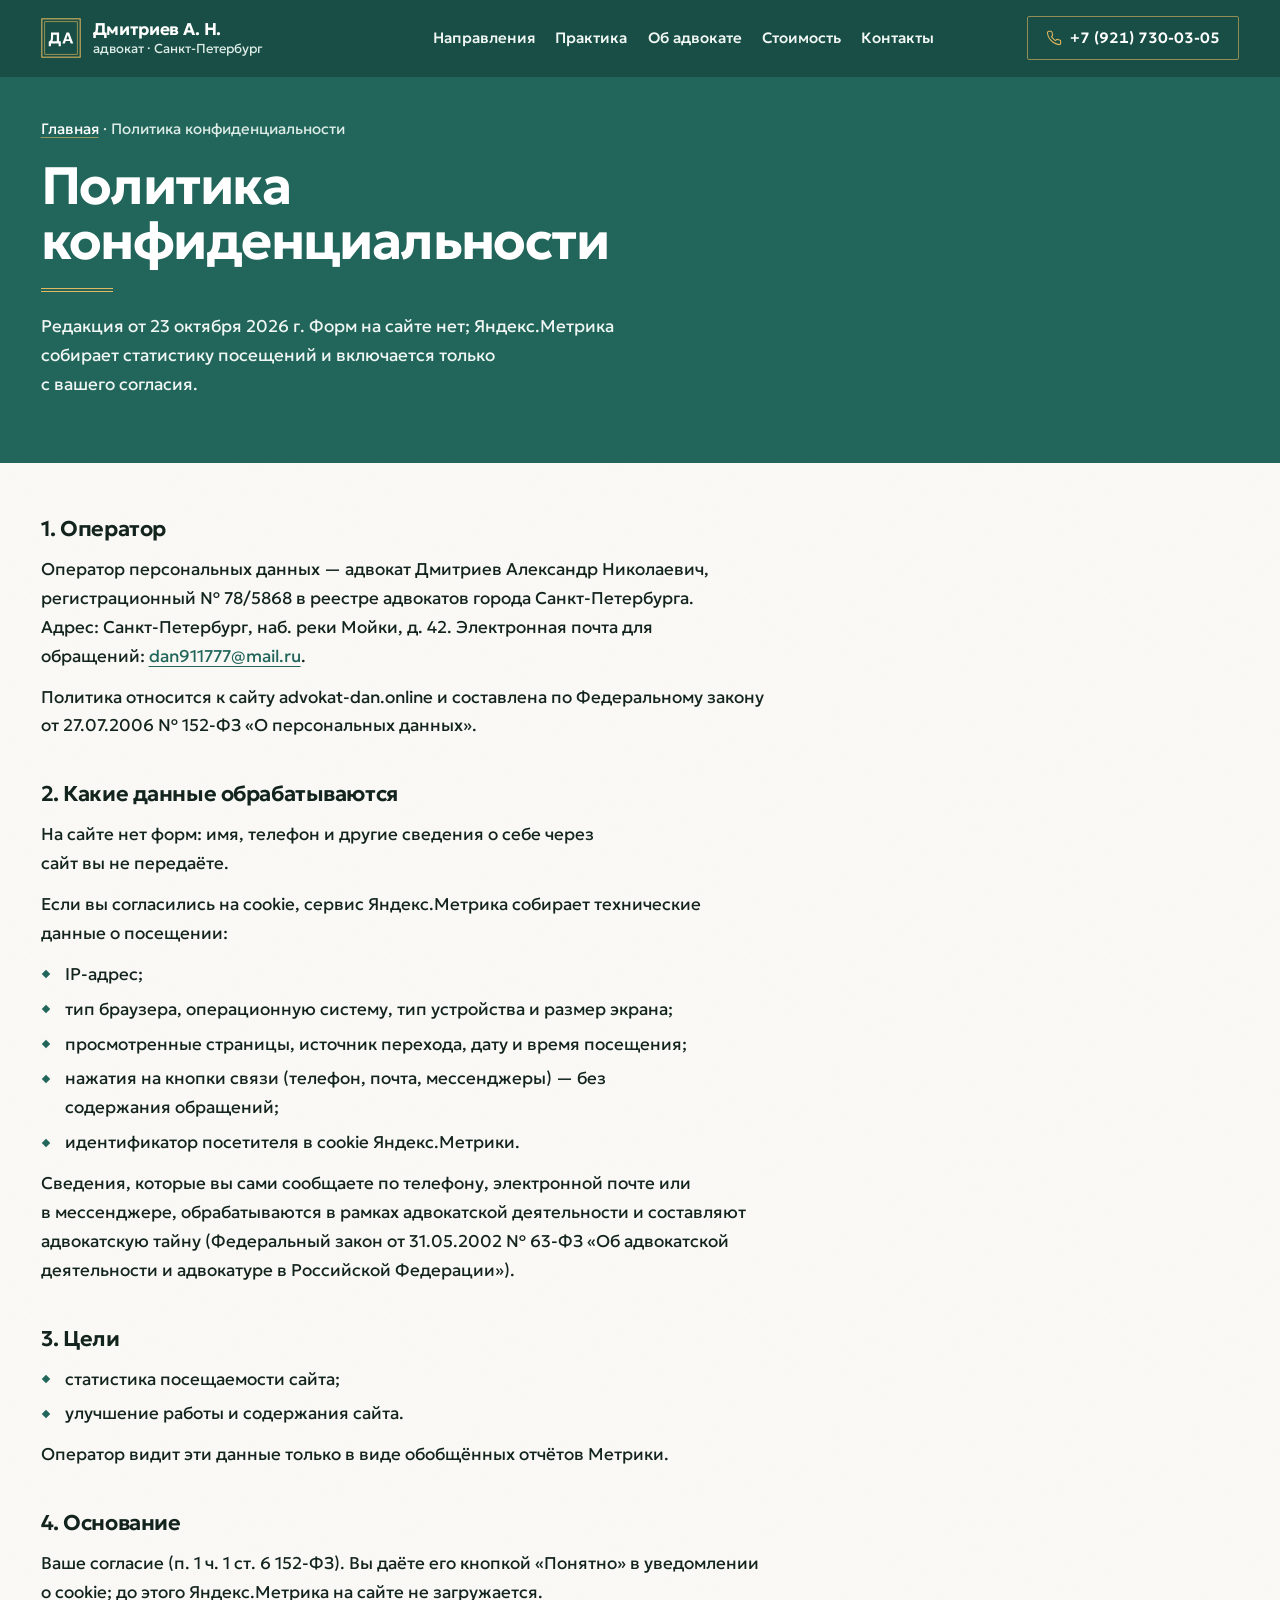
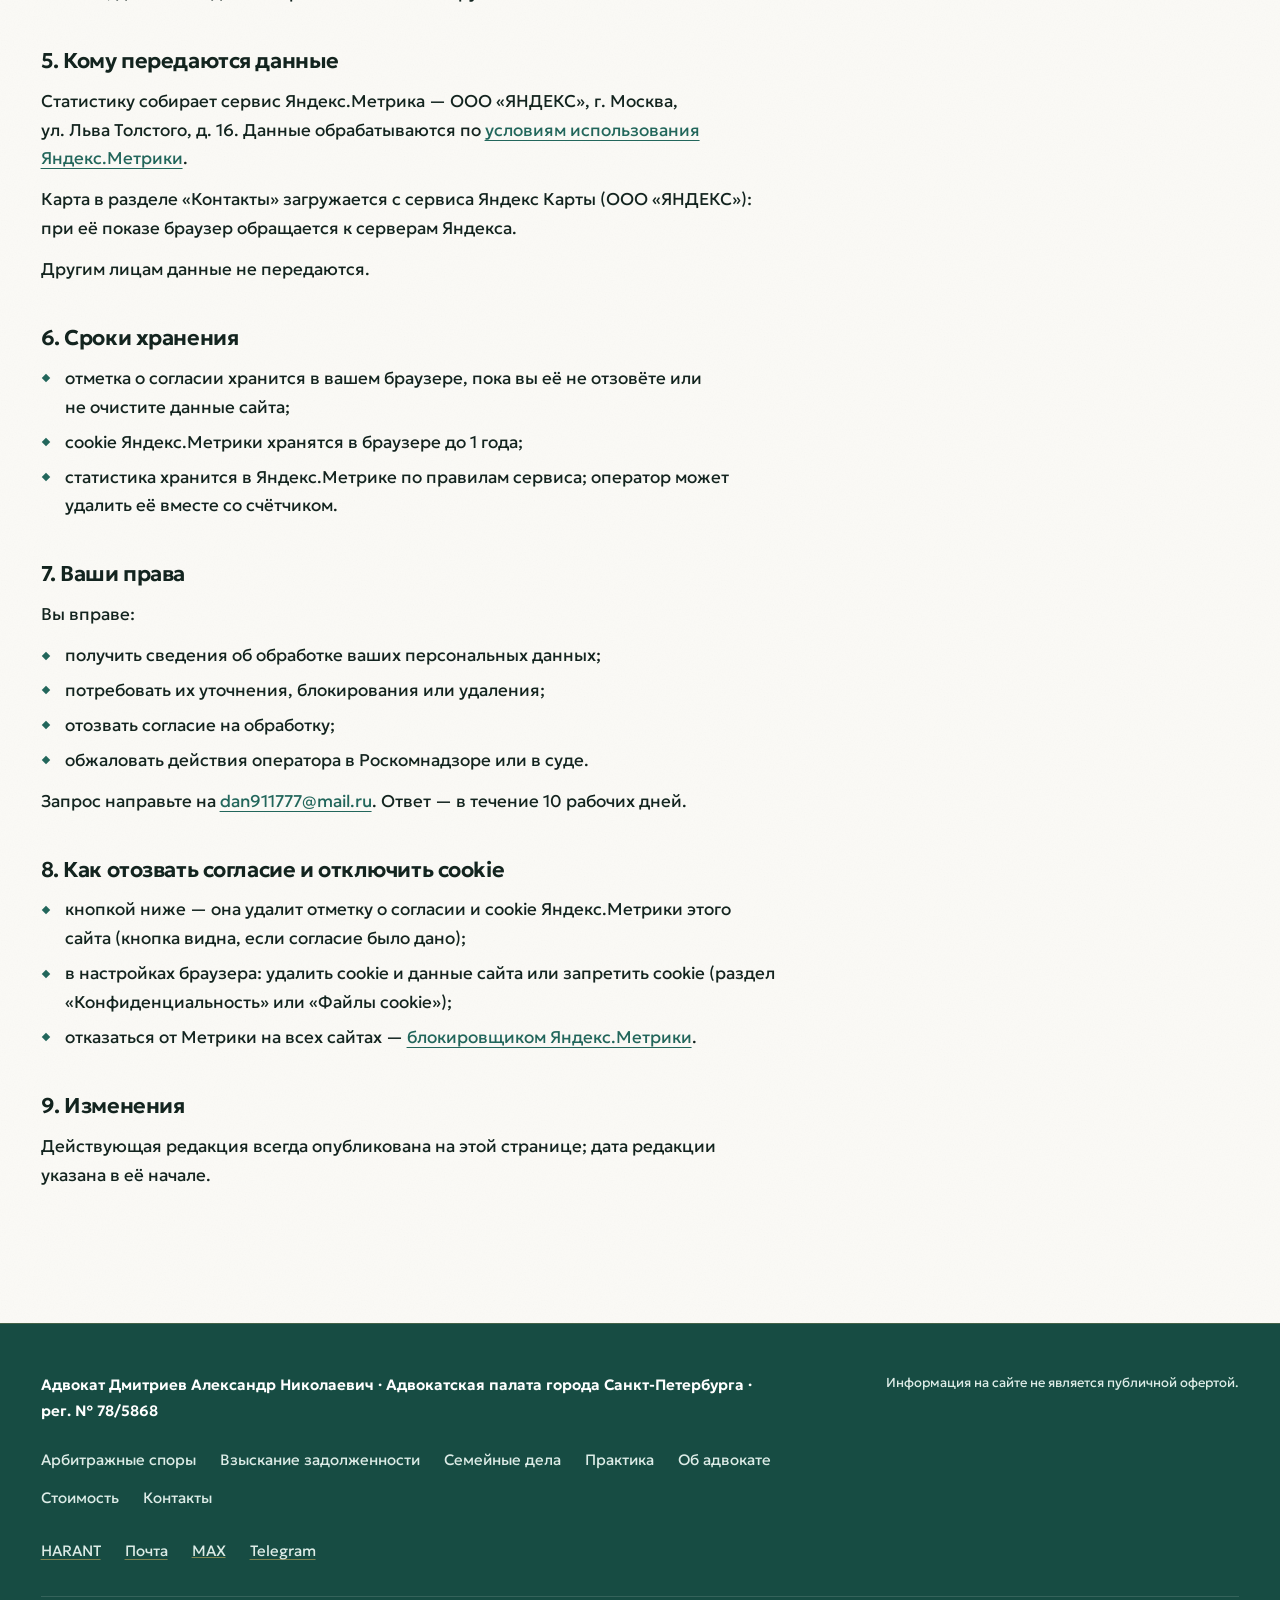
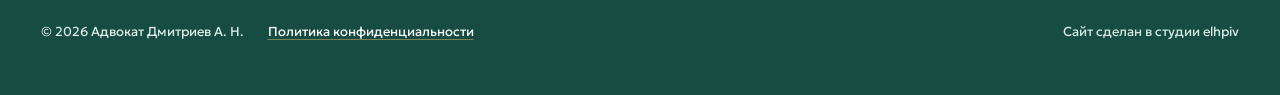
==== privacy/index.html @ f4abdbc2 "MAX: кнопки копируют номер, строка в контактах — текстом По номеру MAX ссылок не открывает, ссылки н" ====
<!DOCTYPE html>
<!-- Палитра «Зимний дворец» (C): цвета — в начале css/style.css -->
<html lang="ru" class="palette-c">
<head>
  <meta charset="utf-8">
  <meta name="viewport" content="width=device-width, initial-scale=1, viewport-fit=cover">
  <meta name="format-detection" content="telephone=no">

  <title>Политика конфиденциальности — адвокат Дмитриев А. Н.</title>
  <meta name="description" content="Как сайт адвоката Дмитриева А. Н. обрабатывает технические данные и cookie Яндекс.Метрики: цели, сроки хранения, права посетителя.">

  <!-- Абсолютные URL подставляет build.sh из SITE_URL (как на главной) -->
  <link rel="canonical" href="https://advokat-dan.online/privacy/">
  <meta property="og:type" content="website">
  <meta property="og:locale" content="ru_RU">
  <meta property="og:site_name" content="Адвокат Дмитриев А. Н.">
  <meta property="og:title" content="Политика конфиденциальности — адвокат Дмитриев А. Н.">
  <meta property="og:url" content="https://advokat-dan.online/privacy/">
  <meta property="og:image" content="https://advokat-dan.online/assets/img/og-cover.jpg">

  <meta name="theme-color" content="#174C43">
  <meta name="color-scheme" content="light">

  <!-- Тот же инлайн-скрипт, что на главной: его sha256 в CSP (.htaccess) общий -->
  <script>document.documentElement.classList.add('js');</script>

  <link rel="preload" href="../assets/fonts/geologica-cyrillic.woff2" as="font" type="font/woff2" crossorigin>
  <link rel="stylesheet" href="../css/style.min.css?v=e394fb69c9">

  <link rel="icon" href="../favicon.ico" sizes="32x32">
  <link rel="icon" href="../assets/img/favicon.svg" type="image/svg+xml">
  <link rel="apple-touch-icon" href="../apple-touch-icon.png">

  <script src="../js/main.min.js?v=768b77a050" defer></script>
</head>
<body>
  <!-- SVG-спрайт иконок: один раз в разметке, дальше <use href="#…">.
       Иконки — Feather Icons (MIT). Размеры 0×0 в атрибутах, а не в CSS, —
       чтобы спрайт не занял 300×150 px, если стили не загрузились. -->
  <svg width="0" height="0" class="sprite" aria-hidden="true">
    <symbol id="i-phone" viewBox="0 0 24 24" fill="none" stroke="currentColor" stroke-width="1.6" stroke-linecap="round" stroke-linejoin="round">
      <path d="M22 16.92v3a2 2 0 0 1-2.18 2 19.79 19.79 0 0 1-8.63-3.07 19.5 19.5 0 0 1-6-6 19.79 19.79 0 0 1-3.07-8.67A2 2 0 0 1 4.11 2h3a2 2 0 0 1 2 1.72 12.84 12.84 0 0 0 .7 2.81 2 2 0 0 1-.45 2.11L8.09 9.91a16 16 0 0 0 6 6l1.27-1.27a2 2 0 0 1 2.11-.45 12.84 12.84 0 0 0 2.81.7A2 2 0 0 1 22 16.92z"/>
    </symbol>
    <symbol id="i-mail" viewBox="0 0 24 24" fill="none" stroke="currentColor" stroke-width="1.6" stroke-linecap="round" stroke-linejoin="round">
      <path d="M4 4h16c1.1 0 2 .9 2 2v12c0 1.1-.9 2-2 2H4c-1.1 0-2-.9-2-2V6c0-1.1.9-2 2-2z"/>
      <path d="m22 6-10 7L2 6"/>
    </symbol>
    <!-- MAX — нейтральное «облачко сообщения» (Feather, message-square), а не
         фирменный знак мессенджера: монохромно, в стиле остальных иконок.
         Кнопки MAX без JS ведут к контактам (там номер), с JS — копируют номер
         или открывают профиль, если он задан в SITE.max (main.js). -->
    <symbol id="i-max" viewBox="0 0 24 24" fill="none" stroke="currentColor" stroke-width="1.6" stroke-linecap="round" stroke-linejoin="round">
      <path d="M21 15a2 2 0 0 1-2 2H7l-4 4V5a2 2 0 0 1 2-2h14a2 2 0 0 1 2 2z"/>
    </symbol>
    <symbol id="i-telegram" viewBox="0 0 24 24" fill="none" stroke="currentColor" stroke-width="1.6" stroke-linecap="round" stroke-linejoin="round">
      <path d="M22 2 11 13"/>
      <path d="M22 2 15 22l-4-9-9-4 20-7z"/>
    </symbol>
    <!-- Монограмма: «Д» и «А» (контуры Geologica 600, без шрифта) в двойной
         рамке акцентного цвета — как гравировка на латунной табличке. Тот же
         знак, с одинарной рамкой, — в favicon. Буквы — currentColor, рамка —
         --d-accent палитры (через style: в атрибуте stroke var() не работает). -->
    <symbol id="i-mono" viewBox="0 0 48 48">
      <rect x="1" y="1" width="46" height="46" fill="none" style="stroke: var(--d-accent, #E3B85F)" stroke-width="1.25"/>
      <rect x="4.5" y="4.5" width="39" height="39" fill="none" style="stroke: var(--d-accent, #E3B85F)" stroke-width="0.75"/>
      <path fill="currentColor" d="M18.94 30.5L18.94 20.02L14.6 20.02L14.6 21.28Q14.6 23.55 14.36 25.17Q14.13 26.8 13.63 27.86Q13.12 28.93 12.28 29.55Q11.45 30.18 10.25 30.46L9.29 28.17Q10.11 27.98 10.64 27.6Q11.16 27.22 11.46 26.47Q11.76 25.73 11.87 24.47Q11.99 23.21 11.99 21.28L11.99 17.5L21.69 17.5L21.69 30.5ZM9.29 33.79L9.29 28.17L10.94 28.24L11.84 27.98L23.78 27.98L23.78 33.79L21.17 33.79L21.17 30.5L11.9 30.5L11.9 33.79ZM25.66 30.5L30.58 17.5L33.71 17.5L38.71 30.5L35.61 30.5L34.6 27.71L29.65 27.71L28.67 30.5ZM30.3 25.39L33.93 25.39L32.09 20.52Z"/>
    </symbol>
    <symbol id="i-arrow-right" viewBox="0 0 24 24" fill="none" stroke="currentColor" stroke-width="1.6" stroke-linecap="round" stroke-linejoin="round">
      <path d="M5 12h14"/>
      <path d="m12 5 7 7-7 7"/>
    </symbol>
    <symbol id="i-arrow" viewBox="0 0 24 24" fill="none" stroke="currentColor" stroke-width="1.6" stroke-linecap="round" stroke-linejoin="round">
      <path d="M7 17 17 7"/>
      <path d="M7 7h10v10"/>
    </symbol>
  </svg>

  <a class="skip-link" href="#main">Перейти к&nbsp;содержанию</a>

  <!-- Плашка о cookie. Скрыта (hidden), пока main.js её не покажет: только если
       задан METRIKA_ID и согласия ещё нет. Без Метрики сайт cookie не ставит —
       и спрашивать не о чем. В DOM она в начале страницы, чтобы с клавиатуры
       и скринридером до неё доходили сразу, а на экране — внизу. -->
  <section class="cookie scheme-dark" aria-label="Уведомление о cookie" data-cookie hidden>
    <div class="cookie__inner container">
      <p class="cookie__text">Сайт использует cookie и&nbsp;Яндекс.Метрику для статистики. Подробнее&nbsp;— в&nbsp;<a href="./">Политике конфиденциальности</a>.</p>
      <button class="btn btn--primary btn--sm cookie__btn" type="button" data-cookie-accept>Понятно</button>
    </div>
  </section>

  <!-- ===== 1. ШАПКА ===== -->
  <header class="header" data-header>
    <div class="header__inner container">
      <a class="brand" href="../">
        <svg class="brand__mark" aria-hidden="true"><use href="#i-mono"/></svg>
        <span class="brand__text">
          <span class="brand__name">Дмитриев А.&nbsp;Н.</span>
          <span class="brand__role">адвокат · Санкт-Петербург</span>
        </span>
      </a>

      <!-- Кнопка стоит в DOM перед меню: при открытом меню Tab ведёт с кнопки
           прямо по пунктам. На десктопе кнопка скрыта, и порядок обхода совпадает
           с визуальным: имя → меню → телефон. -->
      <button class="burger" type="button" aria-expanded="false" aria-controls="menu" data-menu-toggle>
        <span class="burger__label">Меню</span>
        <span class="burger__box" aria-hidden="true">
          <span class="burger__line"></span>
          <span class="burger__line"></span>
        </span>
      </button>

      <div class="menu" id="menu" data-menu>
        <nav class="nav" aria-label="Разделы сайта">
          <!-- role="list": Safari/VoiceOver не считает список списком, если убрать
               маркеры через list-style: none. Атрибут возвращает семантику. -->
          <ul class="nav__list" role="list">
            <li class="nav__item"><a class="nav__link" href="../#directions" data-spy>Направления</a></li>
            <li class="nav__item"><a class="nav__link" href="../#practice" data-spy>Практика</a></li>
            <li class="nav__item"><a class="nav__link" href="../#about" data-spy>Об&nbsp;адвокате</a></li>
            <li class="nav__item"><a class="nav__link" href="../#prices" data-spy>Стоимость</a></li>
            <li class="nav__item"><a class="nav__link" href="../#contacts" data-spy>Контакты</a></li>
          </ul>
        </nav>

        <div class="menu__contacts">
          <a class="menu__phone" href="tel:+79217300305" data-site="phone-link"><span data-site="phone-text">+7 (921) 730-03-05</span></a>
          <p class="menu__hours">Ежедневно, 10:00–18:00</p>
          <div class="menu__actions">
            <a class="btn btn--secondary menu__mail" href="mailto:dan911777@mail.ru" data-site="email-link">
              <svg class="icon" aria-hidden="true"><use href="#i-mail"/></svg>Написать на&nbsp;почту
            </a>
            <a class="btn btn--ghost btn--sm" href="../#contacts" data-max>
              <svg class="icon" aria-hidden="true"><use href="#i-max"/></svg>MAX
            </a>
            <a class="btn btn--ghost btn--sm" href="https://t.me/+79217300305" target="_blank" rel="noopener" data-site="telegram-link">
              <svg class="icon" aria-hidden="true"><use href="#i-telegram"/></svg>Telegram
            </a>
          </div>
        </div>
      </div>

      <a class="header__phone" href="tel:+79217300305" data-site="phone-link">
        <svg class="icon" aria-hidden="true"><use href="#i-phone"/></svg>
        <span data-site="phone-text">+7 (921) 730-03-05</span>
      </a>
    </div>
  </header>

  <main id="main" tabindex="-1">
    <section class="page-head theme-hero" aria-labelledby="page-title">
      <div class="container">
        <nav class="page-head__crumbs" aria-label="Навигационная цепочка"><a href="../">Главная</a>&nbsp;· Политика конфиденциальности</nav>
        <h1 class="page-head__title" id="page-title">Политика конфиденциальности</h1>
        <p class="page-head__meta">Редакция от&nbsp;<time datetime="2026-10-23">23&nbsp;октября 2026&nbsp;г.</time> Форм на&nbsp;сайте нет; Яндекс.Метрика собирает статистику посещений и&nbsp;включается только с&nbsp;вашего согласия.</p>
      </div>
    </section>

    <section class="page theme-light" aria-label="Текст политики">
      <div class="container">
        <article class="doc">
          <h2>1. Оператор</h2>
          <p>Оператор персональных данных&nbsp;— адвокат Дмитриев Александр Николаевич, регистрационный №&nbsp;78/5868 в&nbsp;реестре адвокатов города <span class="nowrap">Санкт-Петербурга</span>. Адрес: <span class="nowrap">Санкт-Петербург</span>, наб.&nbsp;реки Мойки, д.&nbsp;42. Электронная почта для обращений: <a href="mailto:dan911777@mail.ru" data-site="email-link">dan911777@mail.ru</a>.</p>
          <p>Политика относится к&nbsp;сайту advokat-dan.online и&nbsp;составлена по&nbsp;Федеральному закону от&nbsp;27.07.2006 №&nbsp;152-ФЗ «О&nbsp;персональных данных».</p>

          <h2>2. Какие данные обрабатываются</h2>
          <p>На&nbsp;сайте нет форм: имя, телефон и&nbsp;другие сведения о&nbsp;себе через сайт вы&nbsp;не&nbsp;передаёте.</p>
          <p>Если вы согласились на&nbsp;cookie, сервис Яндекс.Метрика собирает технические данные о&nbsp;посещении:</p>
          <ul>
            <li>IP-адрес;</li>
            <li>тип браузера, операционную систему, тип устройства и&nbsp;размер экрана;</li>
            <li>просмотренные страницы, источник перехода, дату и&nbsp;время посещения;</li>
            <li>нажатия на&nbsp;кнопки связи (телефон, почта, мессенджеры)&nbsp;— без содержания обращений;</li>
            <li>идентификатор посетителя в&nbsp;cookie Яндекс.Метрики.</li>
          </ul>
          <p>Сведения, которые вы сами сообщаете по&nbsp;телефону, электронной почте или в&nbsp;мессенджере, обрабатываются в&nbsp;рамках адвокатской деятельности и&nbsp;составляют адвокатскую тайну (Федеральный закон от&nbsp;31.05.2002 №&nbsp;63-ФЗ «Об&nbsp;адвокатской деятельности и&nbsp;адвокатуре в&nbsp;Российской Федерации»).</p>

          <h2>3. Цели</h2>
          <ul>
            <li>статистика посещаемости сайта;</li>
            <li>улучшение работы и&nbsp;содержания сайта.</li>
          </ul>
          <p>Оператор видит эти данные только в&nbsp;виде обобщённых отчётов Метрики.</p>

          <h2>4. Основание</h2>
          <p>Ваше согласие (п.&nbsp;1 ч.&nbsp;1 ст.&nbsp;6 152-ФЗ). Вы&nbsp;даёте его кнопкой «Понятно» в&nbsp;уведомлении о&nbsp;cookie; до&nbsp;этого Яндекс.Метрика на&nbsp;сайте не&nbsp;загружается.</p>

          <h2>5. Кому передаются данные</h2>
          <p>Статистику собирает сервис Яндекс.Метрика&nbsp;— ООО «ЯНДЕКС», <span class="nowrap">г.&nbsp;Москва</span>, ул.&nbsp;Льва Толстого, д.&nbsp;16. Данные обрабатываются по&nbsp;<a href="https://yandex.ru/legal/metrica_termsofuse/ru/" target="_blank" rel="noopener">условиям использования Яндекс.Метрики<span class="sr-only"> (откроется в&nbsp;новой вкладке)</span></a>.</p>
          <p>Карта в&nbsp;разделе «Контакты» загружается с&nbsp;сервиса Яндекс Карты (ООО «ЯНДЕКС»): при её показе браузер обращается к&nbsp;серверам Яндекса.</p>
          <p>Другим лицам данные не&nbsp;передаются.</p>

          <h2>6. Сроки хранения</h2>
          <ul>
            <li>отметка о&nbsp;согласии хранится в&nbsp;вашем браузере, пока вы&nbsp;её&nbsp;не&nbsp;отзовёте или не&nbsp;очистите данные сайта;</li>
            <li>cookie Яндекс.Метрики хранятся в&nbsp;браузере до&nbsp;1&nbsp;года;</li>
            <li>статистика хранится в&nbsp;Яндекс.Метрике по&nbsp;правилам сервиса; оператор может удалить её вместе со&nbsp;счётчиком.</li>
          </ul>

          <h2>7. Ваши права</h2>
          <p>Вы вправе:</p>
          <ul>
            <li>получить сведения об&nbsp;обработке ваших персональных данных;</li>
            <li>потребовать их уточнения, блокирования или удаления;</li>
            <li>отозвать согласие на&nbsp;обработку;</li>
            <li>обжаловать действия оператора в&nbsp;Роскомнадзоре или в&nbsp;суде.</li>
          </ul>
          <p>Запрос направьте на&nbsp;<a href="mailto:dan911777@mail.ru" data-site="email-link">dan911777@mail.ru</a>. Ответ&nbsp;— в&nbsp;течение 10&nbsp;рабочих дней.</p>

          <h2>8. Как отозвать согласие и&nbsp;отключить cookie</h2>
          <ul>
            <li>кнопкой ниже&nbsp;— она удалит отметку о&nbsp;согласии и&nbsp;cookie Яндекс.Метрики этого сайта (кнопка видна, если согласие было дано);</li>
            <li>в&nbsp;настройках браузера: удалить cookie и&nbsp;данные сайта или запретить cookie (раздел «Конфиденциальность» или «Файлы cookie»);</li>
            <li>отказаться от&nbsp;Метрики на&nbsp;всех сайтах&nbsp;— <a href="https://yandex.ru/support/metrica/ru/general/opt-out.html" target="_blank" rel="noopener">блокировщиком Яндекс.Метрики<span class="sr-only"> (откроется в&nbsp;новой вкладке)</span></a>.</li>
          </ul>
          <div class="doc__revoke" data-cookie-revoke hidden>
            <button class="btn btn--secondary btn--sm" type="button">Отозвать согласие на&nbsp;cookie</button>
          </div>

          <h2>9. Изменения</h2>
          <p>Действующая редакция всегда опубликована на&nbsp;этой странице; дата редакции указана в&nbsp;её&nbsp;начале.</p>
        </article>
      </div>
    </section>
  </main>

  <!-- ===== 13. ПОДВАЛ ===== -->
  <footer class="footer theme-deep">
    <div class="footer__inner container">
      <p class="footer__name">Адвокат Дмитриев Александр Николаевич&nbsp;· Адвокатская палата города <span class="nowrap">Санкт-Петербурга</span>&nbsp;· рег.&nbsp;№&nbsp;78/5868</p>

      <nav class="footer__nav" aria-label="Разделы сайта в подвале">
        <ul class="footer__links" role="list">
          <li><a href="../#arbitration">Арбитражные споры</a></li>
          <li><a href="../#debts">Взыскание задолженности</a></li>
          <li><a href="../#family">Семейные дела</a></li>
          <li><a href="../#practice">Практика</a></li>
          <li><a href="../#about">Об&nbsp;адвокате</a></li>
          <li><a href="../#prices">Стоимость</a></li>
          <li><a href="../#contacts">Контакты</a></li>
        </ul>
      </nav>

      <p class="footer__note">Информация на&nbsp;сайте не&nbsp;является публичной офертой.</p>

      <ul class="footer__links footer__links--ext" role="list">
        <li><a href="https://harant.ru/lawyers/sankt-peterburg/dmitriev-aleksandr-nikolaevich-2/" target="_blank" rel="noopener">HARANT<span class="sr-only"> (откроется в&nbsp;новой вкладке)</span></a></li>
        <li><a href="mailto:dan911777@mail.ru" data-site="email-link">Почта</a></li>
        <li><a href="../#contacts" data-max>MAX</a></li>
        <li><a href="https://t.me/+79217300305" target="_blank" rel="noopener" data-site="telegram-link">Telegram<span class="sr-only"> (откроется в&nbsp;новой вкладке)</span></a></li>
      </ul>

      <!-- Нижняя строка: ©, политика и — мелко — студия. Ссылку на студию
           собирает build.sh из STUDIO_URL; пока он пуст — просто текст. -->
      <div class="footer__legal">
        <p class="footer__copy">© 2026 Адвокат Дмитриев А.&nbsp;Н.</p>
        <a class="footer__policy" href="./" aria-current="page">Политика конфиденциальности</a>
        <!-- studio --><span class="footer__studio">Сайт сделан в&nbsp;студии elhpiv</span><!-- /studio -->
      </div>
    </div>
  </footer>

  <!-- ===== 14. МОБИЛЬНАЯ ПАНЕЛЬ ===== -->
  <!-- Видна только до 768 px: звонок, почта и MAX. Пока на экране кнопки первого экрана,
       панель спрятана, чтобы не дублировать их; прячется и при клавиатуре (main.js). -->
  <aside class="mobile-bar" aria-label="Быстрая связь" data-mobile-bar>
    <a class="mobile-bar__btn mobile-bar__btn--primary" href="tel:+79217300305" data-site="phone-link">
      <svg class="icon" aria-hidden="true"><use href="#i-phone"/></svg>Позвонить
    </a>
    <a class="mobile-bar__btn" href="mailto:dan911777@mail.ru" data-site="email-link">
      <svg class="icon" aria-hidden="true"><use href="#i-mail"/></svg>Почта
    </a>
    <a class="mobile-bar__btn" href="../#contacts" data-max>
      <svg class="icon" aria-hidden="true"><use href="#i-max"/></svg>MAX
    </a>
  </aside>
</body>
</html>
---- css/style.min.css ----
@font-face{font-family:Geologica;font-style:normal;font-weight:100 900;font-display:swap;src:url('../assets/fonts/geologica-cyrillic-ext.woff2') format('woff2');unicode-range:U+0460-052F,U+1C80-1C8A,U+20B4,U+2DE0-2DFF,U+A640-A69F,U+FE2E-FE2F}@font-face{font-family:Geologica;font-style:normal;font-weight:100 900;font-display:swap;src:url('../assets/fonts/geologica-cyrillic.woff2') format('woff2');unicode-range:U+0301,U+0400-045F,U+0490-0491,U+04B0-04B1,U+2116}@font-face{font-family:Geologica;font-style:normal;font-weight:100 900;font-display:swap;src:url('../assets/fonts/geologica-latin-ext.woff2') format('woff2');unicode-range:U+0100-02BA,U+02BD-02C5,U+02C7-02CC,U+02CE-02D7,U+02DD-02FF,U+0304,U+0308,U+0329,U+1D00-1DBF,U+1E00-1E9F,U+1EF2-1EFF,U+2020,U+20A0-20AB,U+20AD-20C0,U+2113,U+2C60-2C7F,U+A720-A7FF}@font-face{font-family:Geologica;font-style:normal;font-weight:100 900;font-display:swap;src:url('../assets/fonts/geologica-latin.woff2') format('woff2');unicode-range:U+0000-00FF,U+0131,U+0152-0153,U+02BB-02BC,U+02C6,U+02DA,U+02DC,U+0304,U+0308,U+0329,U+2000-206F,U+20AC,U+2122,U+2191,U+2193,U+2212,U+2215,U+FEFF,U+FFFD}@font-face{font-family:'Geologica Fallback';src:local('Arial'),local('ArialMT');size-adjust:106.41%;ascent-override:91.63%;descent-override:25.84%;line-gap-override:0%}:root{--p-hero:#22665B;--p-band:#22665B;--p-deep:#174C43;--p-deep-rgb:23 76 67;--p-plate:#22665B;--p-light:#FBFAF6;--p-paper:#ECF3EF;--d-fg:#FFFFFF;--d-fg-rgb:255 255 255;--d-strong:#F0F6F3;--d-muted:#DDECE7;--d-label:#D6E8E2;--d-accent:#E3B85F;--d-accent-rgb:227 184 95;--d-accent-hover:#EDCA80;--d-accent-text:#F8E0A8;--d-cta-fg:#123A33;--l-fg:#13241F;--l-fg-rgb:19 36 31;--l-muted:#4A5A55;--l-card:#FFFFFF;--l-accent:#22665B;--l-accent-rgb:34 102 91;--l-cta-bg:#22665B;--l-cta-fg:#FFFFFF;--l-cta-hover:#1C5249;color-scheme:light}.scheme-dark,.theme-band,.theme-deep,.theme-hero,:root{--fg:var(--d-fg);--strong:var(--d-strong);--muted:var(--d-muted);--label:var(--d-label);--line:rgb(var(--d-fg-rgb) / 0.13);--line-strong:rgb(var(--d-fg-rgb) / 0.26);--card:rgb(255 255 255 / 0.05);--accent:var(--d-accent);--accent-text:var(--d-accent-text);--cta-bg:var(--d-accent);--cta-fg:var(--d-cta-fg);--cta-hover:var(--d-accent-hover);--tint:rgb(var(--d-accent-rgb) / 0.12);--focus:var(--d-fg)}.scheme-light,.theme-light,.theme-paper{--fg:var(--l-fg);--strong:var(--l-fg);--muted:var(--l-muted);--label:var(--l-muted);--line:rgb(var(--l-fg-rgb) / 0.14);--line-strong:rgb(var(--l-fg-rgb) / 0.3);--card:var(--l-card);--accent:var(--l-accent);--accent-text:var(--l-accent);--cta-bg:var(--l-cta-bg);--cta-fg:var(--l-cta-fg);--cta-hover:var(--l-cta-hover);--tint:rgb(var(--l-accent-rgb) / 0.08);--focus:var(--l-cta-bg)}:root{--font:'Geologica','Geologica Fallback',system-ui,-apple-system,'Segoe UI',Roboto,Arial,sans-serif;--fs-h1:clamp(2.75rem, 1.982rem + 3.839vw, 5.375rem);--fs-h2:clamp(1.625rem, 1.304rem + 1.607vw, 2.75rem);--fs-h3:clamp(1.125rem, 1.054rem + 0.357vw, 1.375rem);--fs-lead:clamp(1.0625rem, 0.991rem + 0.357vw, 1.3125rem);--fs-numeral:clamp(2.5rem, 1.929rem + 2.857vw, 4.5rem);--fs-body:1.0625rem;--fs-small:0.9375rem;--fs-micro:0.8125rem;--space-section:clamp(4.5rem, 3.214rem + 6.429vw, 9rem);--space-block:clamp(2rem, 1.571rem + 2.143vw, 3.5rem);--container:75rem;--gutter:clamp(1.25rem, 0.821rem + 2.143vw, 2.75rem);--radius:2px;--rule:4px;--ease-out:cubic-bezier(0.22, 1, 0.36, 1);--t-hover:0.5s;--t-intro:0.9s;--intro-shift:0.75rem;--header-h:4rem;--bar-h:3.5rem}*,::after,::before{box-sizing:border-box}html{-webkit-text-size-adjust:100%;text-size-adjust:100%}blockquote,body,dd,dl,figure,h1,h2,h3,h4,ol,p,ul{margin:0}ol,ul{padding:0;list-style:none}iframe,img,svg{display:block;max-width:100%}button{padding:0;border:0;background:0 0;color:inherit;font:inherit;cursor:pointer}address{font-style:normal}[hidden]{display:none!important}html{scroll-padding-top:var(--header-h)}body{min-height:100vh;background-color:var(--p-deep);color:var(--d-fg);font-family:var(--font);font-size:var(--fs-body);font-weight:400;line-height:1.7;font-kerning:normal;overflow-wrap:break-word;-webkit-font-smoothing:antialiased;-moz-osx-font-smoothing:grayscale}h1,h2,h3,h4{font-weight:600;line-height:1.14;letter-spacing:-.02em;text-wrap:balance}h2{font-size:var(--fs-h2);font-weight:620}h3{font-size:var(--fs-h3);letter-spacing:-.01em}dd,dt,li,p{text-wrap:pretty}a{color:inherit;text-decoration-thickness:1px;text-underline-offset:0.22em}a[href^='tel:']{white-space:nowrap}::selection{background-color:var(--d-accent);color:var(--d-cta-fg)}:focus-visible{outline:2px solid var(--focus);outline-offset:3px;border-radius:var(--radius)}[tabindex='-1']:focus{outline:0}.container{width:100%;max-width:calc(var(--container) + var(--gutter) * 2);margin-inline:auto;padding-inline:max(var(--gutter),env(safe-area-inset-left)) max(var(--gutter),env(safe-area-inset-right))}.section{position:relative;isolation:isolate;padding-block:var(--space-section);content-visibility:auto;contain-intrinsic-size:auto 60rem}.is-fully-rendered .section{content-visibility:visible}.plinth>.container,.section>.container{position:relative;z-index:1}.section__title{max-width:46rem;margin-bottom:var(--space-block)}.section__title::before{content:'';display:block;width:2.5rem;height:var(--rule);margin-bottom:1.25rem;border-block:1px solid var(--accent)}.chapter+.chapter,.section--joined{padding-top:calc(var(--space-section) * .6)}.chapter:has(+ .chapter),.section:has(+ .section--joined){padding-bottom:calc(var(--space-section) * .6)}.chapter+.chapter::before,.section--joined::before{content:'';position:absolute;top:0;right:max(var(--gutter),(100% - var(--container)) / 2);left:max(var(--gutter),(100% - var(--container)) / 2);z-index:1;height:var(--rule);border-block:1px solid var(--line-strong)}.theme-band,.theme-deep,.theme-hero,.theme-light,.theme-paper{background-color:var(--bg);color:var(--fg)}.theme-hero{--bg:var(--p-hero)}.theme-band{--bg:var(--p-band)}.theme-deep{--bg:var(--p-deep)}.theme-light{--bg:var(--p-light)}.theme-paper{--bg:var(--p-paper)}.theme-light::after,.theme-paper::after{content:'';position:absolute;inset:0;z-index:0;background-image:url("data:image/svg+xml,%3Csvg xmlns='http://www.w3.org/2000/svg' width='180' height='180'%3E%3Cfilter id='n'%3E%3CfeTurbulence type='fractalNoise' baseFrequency='0.75' numOctaves='2' stitchTiles='stitch'/%3E%3CfeColorMatrix type='saturate' values='0'/%3E%3C/filter%3E%3Crect width='100%25' height='100%25' filter='url(%23n)'/%3E%3C/svg%3E");background-size:180px;opacity:.05;pointer-events:none}.is-menu-open{overflow:hidden}.sprite{position:absolute;overflow:hidden}.icon{flex:none;width:1.15em;height:1.15em}.skip-link{position:absolute;top:.5rem;left:var(--gutter);z-index:100;padding:.75rem 1.125rem;border-radius:var(--radius);background-color:var(--d-fg);color:var(--p-deep);font-weight:600;text-decoration:none;transform:translateY(-200%);transition:transform .2s var(--ease-out)}.skip-link:focus{transform:none}.btn{display:inline-flex;align-items:center;justify-content:center;gap:.625rem;min-height:3.25rem;padding:.875rem 1.625rem;border:1px solid transparent;border-radius:var(--radius);font-family:var(--font);font-size:.9375rem;font-weight:600;line-height:1.2;text-align:center;text-decoration:none;touch-action:manipulation;-webkit-tap-highlight-color:transparent;transition:background-color var(--t-hover) var(--ease-out),border-color var(--t-hover) var(--ease-out),color var(--t-hover) var(--ease-out)}.btn .icon{width:1.125rem;height:1.125rem}.btn--primary{border-color:var(--cta-bg);background-color:var(--cta-bg);color:var(--cta-fg)}.btn--secondary{border-color:var(--accent);color:var(--fg)}.btn--ghost{border-color:var(--line-strong);color:var(--fg)}.btn--sm{min-height:2.75rem;padding:.5rem 1rem;font-size:.875rem}.btn--sm .icon{width:1rem;height:1rem}.btn:active{transform:translateY(1px)}.link-arrow{display:inline-flex;align-items:center;gap:.375rem;color:var(--fg);font-weight:600;text-decoration:underline;text-decoration-color:var(--accent);text-underline-offset:0.3em}.link-arrow .icon{width:1rem;height:1rem;color:var(--accent);transition:transform var(--t-hover) var(--ease-out)}.numeral{display:inline-block;padding:.16em .04em .16em .09em;border-block:max(1px,0.03em) solid currentColor;line-height:.7;letter-spacing:.05em}.header{position:relative;z-index:50;background-color:var(--p-deep);color:var(--d-fg)}.js .header{position:fixed;top:0;right:0;left:0;background-color:rgb(var(--p-deep-rgb) / .96);border-bottom:1px solid transparent;transition:transform var(--t-hover) var(--ease-out),background-color var(--t-hover) var(--ease-out),border-color var(--t-hover) var(--ease-out)}@supports ((-webkit-backdrop-filter:blur(1px)) or (backdrop-filter:blur(1px))){.js .header{background-color:rgb(var(--p-deep-rgb) / .88);-webkit-backdrop-filter:blur(16px);backdrop-filter:blur(16px)}}.js .header--solid{background-color:rgb(var(--p-deep-rgb) / .97);border-bottom-color:rgb(var(--d-accent-rgb) / .22)}.header--hidden{transform:translateY(-100%)}.header:focus-within{transform:none}.is-menu-open .header{background-color:var(--p-deep)}.header-sentinel{position:absolute;top:0;left:0;width:1px;visibility:hidden;pointer-events:none}.header__inner{display:flex;flex-wrap:wrap;align-items:center;gap:.25rem 1rem;min-height:var(--header-h);padding-block:0.5rem}.js .header__inner{flex-wrap:nowrap;height:var(--header-h);padding-block:0}.header__phone{display:none;align-items:center;gap:.5rem;min-height:2.75rem;padding:.5rem 1.125rem;border:1px solid rgb(var(--d-accent-rgb) / .6);border-radius:var(--radius);color:var(--d-fg);font-size:var(--fs-small);font-weight:600;font-variant-numeric:tabular-nums;text-decoration:none;white-space:nowrap}.header__phone .icon{width:1rem;height:1rem;color:var(--d-accent)}.brand{display:flex;align-items:center;gap:.75rem;min-height:2.75rem;margin-right:auto;color:var(--d-fg);line-height:1.25;text-decoration:none}.brand__mark{flex:none;width:2.5rem;height:2.5rem}.brand__text{display:flex;flex-direction:column}.brand__name{font-size:1.0625rem;font-weight:650;letter-spacing:-.01em}.brand__role{display:none;color:var(--d-muted);font-size:var(--fs-micro);font-weight:400;white-space:nowrap}.burger{display:none}.js .burger{order:1;display:inline-flex;align-items:center;justify-content:center;gap:.75rem;min-width:2.75rem;min-height:2.75rem;margin-right:-.5rem;padding-inline:0.5rem;color:var(--d-fg);font-size:var(--fs-small);font-weight:600}.burger__label{position:absolute;width:1px;height:1px;overflow:hidden;clip-path:inset(50%);white-space:nowrap}.burger__box{position:relative;width:1.375rem;height:.625rem}.burger__line{position:absolute;left:0;width:100%;height:1.5px;background-color:currentColor;transition:top .35s var(--ease-out),transform .35s var(--ease-out)}.burger__line:first-child{top:0}.burger__line:last-child{top:calc(100% - 1.5px)}.burger[aria-expanded=true] .burger__line{top:calc(50% - .75px)}.burger[aria-expanded=true] .burger__line:first-child{transform:rotate(45deg)}.burger[aria-expanded=true] .burger__line:last-child{transform:rotate(-45deg)}.menu{flex-basis:100%}.menu__contacts{display:none}.js .menu{position:absolute;top:100%;left:0;right:0;display:flex;flex-direction:column;gap:2.5rem;height:calc(100vh - var(--header-h));height:calc(100dvh - var(--header-h));padding:.5rem max(var(--gutter),env(safe-area-inset-right)) calc(2rem + env(safe-area-inset-bottom)) max(var(--gutter),env(safe-area-inset-left));overflow-y:auto;overscroll-behavior:contain;background-color:var(--p-deep);opacity:0;visibility:hidden;transform:translateY(-.5rem);transition:opacity .35s var(--ease-out),transform .35s var(--ease-out),visibility 0s linear .35s}.js .menu--open{opacity:1;visibility:visible;transform:none;transition-delay:0s}.js .menu__contacts{display:grid;gap:1rem;margin-top:auto}.menu__phone{color:var(--d-fg);font-size:1.625rem;font-weight:650;font-variant-numeric:tabular-nums;text-decoration:none}.menu__hours{margin-top:-.75rem;color:var(--d-muted);font-size:var(--fs-small)}.menu__actions{display:flex;flex-wrap:wrap;gap:.75rem}.menu__actions .btn{flex:1 1 0}.menu__actions .menu__mail{flex-basis:100%}.nav__list{display:flex;flex-wrap:wrap;gap:0 1.25rem}.nav__link{display:inline-block;padding-block:0.5rem;color:var(--d-fg);font-weight:500;text-decoration:none;white-space:nowrap}.js .nav__list{flex-direction:column}.js .nav__link{display:block;padding-block:1.125rem;border-bottom:1px solid rgb(var(--d-fg-rgb) / .08);font-size:1.75rem;font-weight:600;letter-spacing:-.02em;line-height:1.2}.js .nav__link--active::after{content:'';display:inline-block;width:.4375rem;height:.4375rem;margin-left:.875rem;background-color:var(--d-accent);vertical-align:middle;transform:rotate(45deg)}.hero{position:relative;isolation:isolate;overflow:hidden}.hero__inner{position:relative;z-index:1;padding-block:0 clamp(2.5rem,1.786rem + 3.571vw,4rem)}.js .hero__inner{padding-top:var(--header-h)}.hero__figure{position:relative;height:clamp(13rem,100vh - 31rem,28rem);height:clamp(13rem,100svh - 31rem,28rem);margin:0 calc(-1 * var(--gutter)) 1.25rem}.hero__figure::before{content:'';position:absolute;inset:4% 0 0;z-index:-1;background:radial-gradient(closest-side at 50% 42%,rgb(255 255 255 / .14),rgb(255 255 255 / .05) 62%,transparent);pointer-events:none}.hero__figure picture{display:block;width:min(100%,26rem);height:100%;margin-inline:auto;-webkit-mask-image:linear-gradient(to bottom,#000 70%,transparent 98%);mask-image:linear-gradient(to bottom,#000 70%,transparent 98%)}.hero__photo{width:100%;height:100%;object-fit:cover;object-position:50% 0}.hero__content{container-type:inline-size}.hero__meta{max-width:34rem;margin-bottom:1rem;color:var(--muted);font-size:var(--fs-micro);font-weight:500;line-height:1.55}.hero__title{font-size:var(--fs-h1);font-size:min(var(--fs-h1), 100cqi / 6.2);font-weight:650;line-height:1;letter-spacing:-.03em}.hero__surname{display:block}.hero__given{display:block;margin-top:.3em;color:var(--strong);font-size:.5em;font-weight:300;letter-spacing:-.01em;line-height:1.15}.hero__title::after{content:'';display:block;width:4.5rem;height:var(--rule);margin-top:clamp(1rem,.75rem + 1vw,1.75rem);border-block:1px solid var(--accent)}.hero__lead{max-width:36rem;margin-top:clamp(1rem,.75rem + 1vw,1.75rem);color:var(--strong);font-size:var(--fs-lead);line-height:1.5}.hero__actions{display:grid;gap:.75rem;margin-top:1.5rem}.hero__more{display:flex;flex-wrap:wrap;align-items:center;gap:.75rem 1.25rem;margin-top:.75rem}.contacts__messengers,.hero__messengers{display:flex;gap:.75rem;flex:1 1 100%}.contacts__messengers .btn,.hero__messengers .btn{flex:1 1 0}.hero__note{color:var(--accent-text);font-size:var(--fs-small);font-weight:600}.js [data-intro]{opacity:0;transform:translate3d(0,var(--intro-shift),0);transition:opacity var(--t-intro) var(--ease-out),transform var(--t-intro) var(--ease-out);animation:failsafe-show 0s linear 4s forwards}.is-loaded [data-intro]{opacity:1;transform:none}.is-loaded .hero__lead{transition-delay:0.1s}.is-loaded .hero__actions{transition-delay:0.2s}.is-loaded .hero__more{transition-delay:0.3s}.plinth{position:relative;isolation:isolate;border-top:1px solid rgb(var(--d-accent-rgb) / .28)}.plinth__list{display:grid}.plinth__item{display:grid;gap:.125rem;padding-block:0.75rem;border-bottom:1px solid var(--line)}.plinth__item:last-child{border-bottom:0}.plinth__label{color:var(--label);font-size:var(--fs-micro);font-weight:500}.plinth__value{font-size:var(--fs-small);font-weight:500;line-height:1.5}.directions{position:relative;isolation:isolate;padding-block:clamp(2.25rem,1.75rem + 2.5vw,4rem)}.directions>.container{position:relative;z-index:1}.directions__title{margin-bottom:1.25rem;font-size:var(--fs-h3);font-weight:600}.directions__list{display:grid;gap:.75rem}.direction{position:relative;display:grid;grid-template-columns:minmax(0,1fr) auto;align-content:start;gap:.75rem 1rem;height:100%;padding:1.375rem 1.375rem 1.5rem;overflow:hidden;border:1px solid var(--line);border-radius:var(--radius);background-color:var(--card);color:var(--fg);text-decoration:none;transition:border-color var(--t-hover) var(--ease-out)}.direction::before{content:'';position:absolute;top:0;bottom:0;left:0;width:3px;background-color:var(--accent);transform:scaleY(0);transform-origin:top;transition:transform var(--t-hover) var(--ease-out)}.direction__num{justify-self:start;color:var(--accent);font-size:1.375rem;font-weight:300}.direction__arrow{width:1.125rem;height:1.125rem;color:var(--accent);transition:transform var(--t-hover) var(--ease-out)}.direction__body{grid-column:1/-1;display:grid;gap:.375rem}.direction__name{font-size:1.125rem;font-weight:600;line-height:1.3}.direction__desc{color:var(--muted);font-size:var(--fs-small);line-height:1.5}.chapter__grid{display:grid;grid-template-columns:minmax(0,1fr);align-items:start}.chapter__num{display:flex;margin-bottom:1.25rem;color:var(--accent);font-size:var(--fs-numeral);font-weight:200}.chapter__title{margin-bottom:1rem}.chapter__title::before{display:none}.chapter__lead{max-width:34rem;color:var(--muted);font-size:var(--fs-lead);line-height:1.5}.clauses{margin-top:var(--space-block);border-top:1px solid var(--line-strong)}.clause{position:relative;padding:1.25rem 0 1.25rem 1.625rem;border-bottom:1px solid var(--line)}.clause::before{content:'';position:absolute;top:calc(1.25rem + var(--fs-h3) * .65 - .21875rem);left:.125rem;width:.4375rem;height:.4375rem;background-color:var(--accent);transform:rotate(45deg)}.clause__title{line-height:1.3}.clause__desc{max-width:36rem;margin-top:.375rem;color:var(--muted);font-size:var(--fs-small);line-height:1.6}.chapter__note{margin-top:1.5rem;font-size:var(--fs-small)}.fee{margin-top:var(--space-block);padding:clamp(1.625rem,1.411rem + 1.071vw,2.375rem);border:1px solid var(--line-strong);border-radius:var(--radius);background-color:var(--card);box-shadow:inset 0 0 0 6px var(--card),inset 0 0 0 7px var(--line)}.fee__title{margin-bottom:.5rem;font-size:var(--fs-h3)}.fee__list{margin-bottom:1.5rem}.fee__row{display:grid;align-items:baseline;gap:.125rem 1rem;padding-block:0.875rem;border-bottom:1px solid var(--line);font-size:var(--fs-small)}.fee__row dt{color:var(--muted);line-height:1.45}.fee__row dd{font-weight:650;white-space:nowrap}.fee__row--free dt{color:var(--fg);font-weight:600}.fee__row--free dd{color:var(--accent-text)}.fee__actions{display:grid;gap:.75rem}.practice{display:grid;grid-template-columns:minmax(0,1fr);gap:var(--space-block)}.tenure__value{font-size:clamp(5.5rem, 4rem + 7.5vw, 10.5rem);font-weight:200;line-height:.82;letter-spacing:-.05em;font-variant-numeric:lining-nums}.tenure__plus{color:var(--accent);font-weight:300}.tenure__label{margin-top:1rem;font-size:var(--fs-h3);font-weight:600;line-height:1.3}.tenure__text{max-width:24rem;margin-top:.75rem;color:var(--muted)}.practice__charts{display:grid;gap:var(--space-block)}.chart__title{margin-bottom:1rem;font-size:var(--fs-h3);font-weight:600;letter-spacing:-.01em;line-height:1.25}.chart__note{margin-top:.75rem;color:var(--muted);font-size:var(--fs-micro)}.tally{border-top:1px solid var(--line-strong)}.tally__item{display:grid;grid-template-columns:minmax(0,1fr) 5.25rem 1.25rem;align-items:center;gap:1rem;padding-block:0.6875rem;border-bottom:1px solid var(--line);font-size:var(--fs-small);font-weight:500;line-height:1.4}.tally__units{display:block;width:calc(var(--v) * 1.0625rem - .3125rem);height:.75rem;background:repeating-linear-gradient(90deg,var(--accent) 0 .75rem,transparent .75rem 1.0625rem)}.tally__value{font-weight:650;font-variant-numeric:tabular-nums;text-align:right}.years{--cell:0.875rem;--step:1.1875rem;display:flex;align-items:flex-end;padding-top:.5rem}.years__item{position:relative;display:flex;flex:1 1 0;flex-direction:column;align-items:center}.years__value{order:1;margin-bottom:.5rem;font-weight:650;font-variant-numeric:tabular-nums}.years__units{order:2;display:block;width:2rem;height:calc(var(--v) * var(--step) - (var(--step) - var(--cell)));margin-bottom:.5rem;background:repeating-linear-gradient(0deg,var(--accent) 0 var(--cell),transparent var(--cell) var(--step))}.years__label{position:relative;order:3;align-self:stretch;padding-top:.625rem;border-top:1px solid var(--line-strong);color:var(--muted);font-size:var(--fs-small);text-align:center}.years__item--after-gap{margin-left:1.75rem}.years__item--after-gap .years__label::before{content:'';position:absolute;top:-.5rem;left:-1.25rem;width:.625rem;height:1rem;border-inline:1px solid var(--line-strong);transform:skewX(-24deg)}.years__item--partial .years__units{opacity:.5}.cities{margin-top:var(--space-section);padding-top:var(--space-block);border-top:1px solid var(--line-strong)}.cities__title{font-size:clamp(1.375rem, 1.232rem + .714vw, 1.875rem)}.cities__lead{max-width:38rem;margin-top:.75rem;color:var(--muted)}.cities__grid{display:grid;gap:1.25rem;margin-top:var(--space-block)}.city{padding:1.5rem;border:1px solid var(--line);border-radius:var(--radius);background-color:var(--card)}.city__name{font-size:var(--fs-h3);line-height:1.25}.city__text{margin-top:.5rem;color:var(--muted);font-size:var(--fs-small)}.cases{display:flex;flex-wrap:wrap;gap:.5rem;margin-top:1rem}.cases__item{padding:.25rem .625rem;border:1px solid var(--line-strong);border-radius:var(--radius);font-size:var(--fs-small);font-weight:500;font-variant-numeric:tabular-nums;white-space:nowrap}.practice__source{display:flex;flex-wrap:wrap;align-items:baseline;justify-content:space-between;gap:.75rem 2rem;margin-top:2.5rem;padding-top:1.25rem;border-top:1px solid var(--line);color:var(--muted);font-size:var(--fs-small)}.about{display:grid;grid-template-columns:minmax(0,1fr);gap:var(--space-block)}.about__photo{width:100%;max-width:24rem;margin:0;padding:.375rem;border:1px solid var(--line-strong);border-radius:var(--radius);background-color:var(--card)}.about__photo picture{position:relative;display:block;aspect-ratio:10/13;overflow:hidden;background-color:var(--p-plate)}.about__photo picture::after{content:'';position:absolute;inset:10px;border:1px solid rgb(var(--d-accent-rgb) / .6);pointer-events:none}.about__img{width:100%;height:100%;object-fit:cover}.about__quote{max-width:38rem;font-size:clamp(1.5rem, 1.286rem + 1.071vw, 2.25rem);font-weight:350;line-height:1.3;letter-spacing:-.015em}.about__quote p{text-indent:-.48em}.about__quote p::before{content:'«';color:var(--accent)}.about__quote p::after{content:'»';color:var(--accent)}.about__text{display:grid;gap:1rem;max-width:38rem;margin-top:var(--space-block)}.about__bio{display:flex;flex-wrap:wrap;gap:.25rem 1.5rem;max-width:38rem;margin-top:2rem;padding-top:1rem;border-top:var(--rule) double var(--line-strong);color:var(--muted);font-size:var(--fs-micro);line-height:1.55}.requisites{border-top:1px solid var(--line-strong)}.req{display:grid;gap:.25rem;padding-block:1.125rem;border-bottom:1px solid var(--line)}.req__label{color:var(--muted);font-size:var(--fs-small)}.req__value{font-size:1.125rem;font-weight:600;font-variant-numeric:tabular-nums}.req__action{margin-top:.25rem;font-size:var(--fs-small)}.pricing{display:grid;gap:var(--space-block);align-items:start}.pricing__lead{position:relative;z-index:1;padding:clamp(1.75rem,1.464rem + 1.429vw,2.75rem);border:1px solid var(--p-plate);border-radius:var(--radius);background-color:var(--p-plate);box-shadow:inset 0 0 0 7px var(--p-plate),inset 0 0 0 8px rgb(var(--d-accent-rgb) / .5);color:var(--fg)}.pricing__lead-title{font-size:var(--fs-h3)}.pricing__lead-value{margin-top:.25rem;color:var(--accent-text);font-size:clamp(2.25rem, 1.821rem + 2.143vw, 3.75rem);font-weight:300;line-height:1.05;letter-spacing:-.03em}.pricing__lead-text{margin-top:.75rem;color:var(--muted);font-size:var(--fs-small)}.pricing__lead-actions{display:grid;gap:.75rem;margin-top:1.75rem}.price-list{border-top:1px solid var(--line-strong)}.price-list__row{display:flex;flex-wrap:wrap;justify-content:space-between;align-items:baseline;gap:.25rem 1.5rem;padding-block:1.125rem;border-bottom:1px solid var(--line)}.price-list__row dt{flex:1 1 16rem;font-weight:500;line-height:1.45}.price-list__row dd{color:var(--muted);font-weight:600;white-space:nowrap}.terms{margin-top:2.5rem}.terms__title{margin-bottom:.75rem;font-size:var(--fs-h3)}.terms__list{display:grid;gap:0 2rem;border-top:1px solid var(--line-strong)}.terms__item{position:relative;padding:.875rem 0 .875rem 1.5rem;border-bottom:1px solid var(--line);font-weight:500}.terms__item::before{content:'';position:absolute;top:calc(.875rem + .85em - .1875rem);left:.125rem;width:.375rem;height:.375rem;background-color:var(--accent);transform:rotate(45deg)}.contacts{display:grid;grid-template-columns:minmax(0,1fr);gap:var(--space-block)}.contacts__list{border-top:1px solid var(--line-strong)}.contacts__row{display:grid;gap:.125rem;padding-block:0.875rem;border-bottom:1px solid var(--line)}.contacts__label{color:var(--label);font-size:var(--fs-small);line-height:1.6}.contacts__value{font-weight:500;overflow-wrap:anywhere}.contacts__link{text-decoration-color:rgb(var(--d-accent-rgb) / 0.6)}.contacts__actions{display:grid;gap:.75rem;margin-top:1.75rem}.contacts__caption{margin-top:.875rem;color:var(--muted);font-size:var(--fs-micro)}.offices{display:grid;gap:.75rem;margin-bottom:1rem}.office{display:flex;flex-direction:column;gap:.375rem;padding:1.25rem 1.25rem 1.125rem;border:1px solid var(--line);border-radius:var(--radius);background-color:var(--card)}.office__city{font-size:var(--fs-h3);line-height:1.25}.office__address{color:var(--muted);font-size:var(--fs-small);line-height:1.5}.office__links{display:flex;flex-wrap:wrap;align-items:center;gap:0 1.25rem;margin-top:auto;padding-top:.375rem;font-size:var(--fs-small)}.office__links .link-arrow{min-height:2.75rem}.office__show{position:relative;min-height:2.75rem;padding-inline:0;color:var(--muted);font-size:var(--fs-small);font-weight:600}.office__show[aria-pressed=true]{color:var(--fg)}.office__show[aria-pressed=true]::after{content:'';position:absolute;right:0;bottom:.5rem;left:0;height:var(--rule);border-block:1px solid var(--accent)}.map{position:relative;width:100%;min-height:20rem;aspect-ratio:4/3;overflow:hidden;border:1px solid var(--line);border-radius:var(--radius);background-color:var(--card)}.map__placeholder{position:absolute;inset:0;display:flex;flex-direction:column;align-items:center;justify-content:center;gap:.75rem;padding:1.5rem;background-image:radial-gradient(circle at 50% 45%,var(--tint),transparent 42%),linear-gradient(var(--line) 1px,transparent 1px);background-position:center;background-size:auto,100% 1.5rem;text-align:center}.map__address{font-size:var(--fs-h3);font-weight:600}.map__frame{position:absolute;inset:0;width:100%;height:100%;border:0;opacity:0;transition:opacity .7s var(--ease-out)}.map--loaded .map__frame{opacity:1}.map--loaded .map__placeholder{visibility:hidden;transition:visibility 0s linear .7s}.footer{position:relative;padding-block:3rem calc(3rem + var(--bar-h) + env(safe-area-inset-bottom));border-top:1px solid rgb(var(--d-accent-rgb) / .22);font-size:var(--fs-small)}.footer__inner{position:relative;z-index:1;display:grid;gap:1.25rem}.footer__name{font-weight:600}.footer__links{display:flex;flex-wrap:wrap;gap:.25rem 1.5rem}.footer__links a,.footer__links button{display:inline-block;padding-block:0.25rem;color:var(--d-muted);text-decoration:none}.footer__links--ext a,.footer__links--ext button{text-decoration:underline;text-decoration-color:rgb(var(--d-accent-rgb) / 0.5)}.footer__note{color:var(--d-muted);font-size:var(--fs-micro)}.footer__legal{display:flex;flex-wrap:wrap;align-items:baseline;gap:.25rem 1.5rem;margin-top:.5rem;padding-top:1.25rem;border-top:1px solid var(--line);color:var(--d-muted);font-size:var(--fs-micro)}.footer__policy,.footer__studio{display:inline-block;padding-block:0.25rem}.footer__policy{color:var(--d-fg);text-decoration-color:rgb(var(--d-accent-rgb) / 0.5)}.footer__studio{margin-left:auto;color:var(--d-label);text-decoration:none}a.footer__studio{text-decoration:underline;text-decoration-color:rgb(var(--d-fg-rgb) / 0.25)}.has-cookie .footer{padding-bottom:calc(3rem + var(--bar-h) + env(safe-area-inset-bottom) + var(--cookie-h,0px))}.cookie{position:fixed;right:0;bottom:0;left:0;z-index:45;padding-block:0.875rem calc(0.875rem + env(safe-area-inset-bottom));border-top:1px solid rgb(var(--d-accent-rgb) / .35);background-color:var(--p-deep);color:var(--fg);box-shadow:0 -16px 32px -24px rgb(0 0 0 / .45);transition:bottom .4s var(--ease-out)}.cookie__inner{display:flex;flex-wrap:wrap;align-items:center;gap:.75rem 1.5rem}.cookie__text{flex:1 1 18rem;font-size:var(--fs-small);line-height:1.5}.cookie__text a{color:var(--accent-text);text-decoration-color:rgb(var(--d-accent-rgb) / 0.6)}.cookie__btn{flex:none;min-width:8rem}.page-head{position:relative;isolation:isolate;padding-block:2.5rem clamp(2.5rem,1.786rem + 3.571vw,4rem)}.js .page-head{padding-top:calc(var(--header-h) + 2.5rem)}.page-head>.container,.page>.container{position:relative;z-index:1}.page-head__crumbs{margin-bottom:1rem;color:var(--muted);font-size:var(--fs-small)}.page-head__crumbs a{color:var(--fg);text-decoration-color:rgb(var(--d-accent-rgb) / 0.6)}.page-head__title{max-width:40rem;font-size:clamp(2rem, 1.571rem + 2.143vw, 3.5rem);font-weight:650;line-height:1.05;letter-spacing:-.03em}.page-head__title::after{content:'';display:block;width:4.5rem;height:var(--rule);margin-top:1.25rem;border-block:1px solid var(--accent)}.page-head__meta{max-width:36rem;margin-top:1.25rem;color:var(--strong)}.page{position:relative;isolation:isolate;padding-block:var(--space-block) var(--space-section)}.doc{max-width:46rem}.doc h2{margin:2.5rem 0 .75rem;font-size:var(--fs-h3);line-height:1.3}.doc h2:first-child{margin-top:0}.doc p+p,.doc p+ul,.doc ul+p{margin-top:.75rem}.doc li{position:relative;margin-top:.375rem;padding-left:1.5rem}.doc li::before{content:'';position:absolute;top:calc(.85em - .1875rem);left:.125rem;width:.375rem;height:.375rem;background-color:var(--accent);transform:rotate(45deg)}.doc a{color:var(--accent-text)}.doc__revoke{margin-top:1rem}.notfound{display:grid;align-content:center;min-height:75vh;min-height:75svh}.notfound__code{color:var(--accent);font-size:clamp(4.5rem, 3.5rem + 5vw, 8rem);font-weight:200;line-height:.85;letter-spacing:-.04em}.notfound .page-head__title{margin-top:1.25rem}.notfound .hero__actions{margin-top:2rem}.mobile-bar{position:fixed;right:0;bottom:0;left:0;z-index:40;display:grid;grid-template-columns:minmax(0,1.5fr) repeat(2,minmax(0,1fr));padding-bottom:env(safe-area-inset-bottom);border-top:1px solid rgb(var(--d-accent-rgb) / .3);background-color:var(--p-deep)}.js .mobile-bar{visibility:hidden;transform:translateY(100%);transition:transform .4s var(--ease-out),visibility 0s linear .4s;animation:failsafe-show 0s linear 4s forwards}.js .mobile-bar--visible{visibility:visible;transform:none;transition-delay:0s}.is-ready .mobile-bar{animation:none}.is-menu-open .mobile-bar{visibility:hidden;transform:translateY(100%)}.mobile-bar__btn{display:flex;align-items:center;justify-content:center;gap:.5rem;min-height:var(--bar-h);padding-inline:0.5rem;border-left:1px solid rgb(var(--d-fg-rgb) / .1);color:var(--d-fg);font-size:var(--fs-small);font-weight:600;text-decoration:none;touch-action:manipulation}.mobile-bar__btn:first-child{border-left:0}.mobile-bar__btn--primary{background-color:var(--d-accent);color:var(--d-cta-fg)}.toast{position:fixed;bottom:calc(1rem + env(safe-area-inset-bottom));left:50%;z-index:110;width:max-content;max-width:calc(100% - 2rem);padding:.75rem 1.125rem;border:1px solid var(--d-accent);border-radius:var(--radius);background-color:var(--p-deep);color:var(--d-fg);box-shadow:0 12px 32px -12px rgb(0 0 0 / .55);font-size:var(--fs-small);font-weight:600;line-height:1.4;text-align:center;text-wrap:balance;opacity:0;pointer-events:none;transform:translate(-50%,.5rem);transition:opacity .25s var(--ease-out),transform .25s var(--ease-out)}.toast--visible{opacity:1;pointer-events:auto;transform:translate(-50%,0)}.has-cookie .toast{bottom:calc(1rem + env(safe-area-inset-bottom) + var(--cookie-h,0px))}.is-ready [data-intro]{animation:none}@keyframes failsafe-show{to{visibility:visible;opacity:1;transform:none}}.nowrap{white-space:nowrap}.sr-only{position:absolute!important;width:1px;height:1px;margin:-1px;padding:0;overflow:hidden;clip:rect(0 0 0 0);clip-path:inset(50%);white-space:nowrap;border:0}@media (min-width:22.5em){.brand__role{display:block}}@media (min-width:30em){.burger__label{position:static;width:auto;height:auto;overflow:visible;clip-path:none}.hero__messengers{flex:none}.contacts__messengers .btn,.hero__messengers .btn{flex:none}.fee__row{grid-template-columns:minmax(0,1fr) auto}.fee__row dd{text-align:right}.terms__list{grid-template-columns:repeat(2,minmax(0,1fr))}.contacts__row{grid-template-columns:7rem minmax(0,1fr);align-items:baseline;gap:1.25rem}.contacts__messengers{flex-wrap:wrap}}@media (min-width:48em){.header__phone{display:inline-flex}.hero__actions{display:flex;flex-wrap:wrap}.directions__list{grid-template-columns:repeat(3,minmax(0,1fr));gap:1rem}.plinth__list{grid-template-columns:repeat(3,auto);justify-content:space-between}.plinth__item{grid-template-columns:none;align-content:start;gap:.125rem;padding:1.125rem 1.5rem;border-bottom:0;border-left:1px solid var(--line)}.plinth__item:first-child{padding-left:0;border-left:0}.plinth__item:last-child{padding-right:0}.cities__grid{grid-template-columns:repeat(2,minmax(0,1fr))}.req{grid-template-columns:minmax(0,4fr) minmax(0,5fr) minmax(0,3fr);align-items:baseline;gap:1.5rem}.req__action{margin-top:0;text-align:right}.offices{grid-template-columns:repeat(2,minmax(0,1fr))}.pricing{grid-template-columns:minmax(0,5fr) minmax(0,7fr)}.map{aspect-ratio:16/10}.footer{padding-bottom:3rem}.has-cookie .footer{padding-bottom:calc(3rem + var(--cookie-h,0px))}.mobile-bar{display:none}}@media (min-width:64em){:root{--header-h:4.75rem}.section{contain-intrinsic-size:auto 48rem}.js .burger{display:none}.js .menu{position:static;display:block;flex-basis:auto;height:auto;margin-inline:auto;padding:0;overflow:visible;background:0 0;opacity:1;visibility:visible;transform:none;transition:none}.js .menu__contacts{display:none}.js .nav__list{flex-direction:row;gap:clamp(1rem,1.6vw,1.75rem)}.js .nav__link{position:relative;padding-block:0.5rem;border-bottom:0;color:var(--d-strong);font-size:var(--fs-small);font-weight:500;letter-spacing:0;line-height:inherit}.js .nav__link--active{color:var(--d-fg)}.js .nav__link::after{content:'';position:absolute;right:0;bottom:.0625rem;left:0;display:block;width:auto;height:var(--rule);margin:0;border-block:1px solid var(--d-accent);background:0 0;transform:scaleX(0);transform-origin:left;transition:transform var(--t-hover) var(--ease-out)}.js .nav__link--active::after{transform:none}.hero__messengers{flex:none}.plinth__list{min-height:4.75rem;align-items:center}.plinth__item{padding-inline:2rem}.chapter__grid{grid-template-columns:6.5rem minmax(0,7fr) minmax(0,5fr);column-gap:clamp(2rem,4vw,4.5rem)}.chapter__num{grid-column:1;grid-row:1/span 3;margin:0;padding-top:.125rem}.chapter__head,.chapter__note,.clauses{grid-column:2}.chapter__head{grid-row:1}.clauses{grid-row:2}.chapter__note{grid-row:3}.fee{position:sticky;top:calc(var(--header-h) + 1.5rem);grid-column:3;grid-row:1/span 3;margin-top:0}.practice{grid-template-columns:minmax(0,4fr) minmax(0,8fr);gap:clamp(2rem,5vw,5rem);align-items:start}.practice__charts{grid-template-columns:minmax(0,7fr) minmax(0,5fr);gap:clamp(2rem,4vw,4rem)}.about{grid-template-columns:minmax(0,5fr) minmax(0,7fr);gap:clamp(2rem,5vw,5rem);align-items:start}.about__photo,.pricing__lead{position:sticky;top:calc(var(--header-h) + 1.5rem)}.contacts{grid-template-columns:minmax(0,5fr) minmax(0,7fr);gap:clamp(2rem,5vw,5rem);align-items:start}.contacts__actions{max-width:24rem}.map{aspect-ratio:4/3}.footer__inner{grid-template-columns:minmax(0,1fr) auto}.footer__links--ext,.footer__nav{grid-column:1}.footer__note{grid-column:2;grid-row:1;text-align:right}.footer__legal{grid-column:1/-1}}@media (min-width:64em) and (min-aspect-ratio:5/4){.hero__inner{--hero-gap:clamp(2rem, 5vw, 6rem);display:grid;grid-template-columns:minmax(0,6fr) minmax(0,6fr);align-items:center;column-gap:var(--hero-gap);min-height:calc(100vh - 4.75rem);min-height:calc(100svh - 4.75rem);padding-block:3rem}.js .hero__inner{padding-top:calc(var(--header-h) + 3rem)}.hero__content{grid-column:1;grid-row:1}.hero__figure{position:relative;grid-column:2;grid-row:1;align-self:stretch;height:auto;margin:0}.hero__figure::before{content:none}.hero__figure picture::before{content:'';position:absolute;inset:0 -22% 22%;z-index:-1;background:radial-gradient(closest-side at 50% 34%,rgb(255 255 255 / .13),rgb(255 255 255 / .04) 64%,transparent);pointer-events:none}.hero__figure picture{position:absolute;top:-3rem;left:max((min(100%,33rem) - var(--hero-gap)) / 2,min(100%,33rem) - 100% - var(--hero-gap) + 3rem + (100vh - 9.5rem) * .3375);left:max((min(100%,33rem) - var(--hero-gap)) / 2,min(100%,33rem) - 100% - var(--hero-gap) + 3rem + (100svh - 9.5rem) * .3375);width:auto;max-width:calc(100% + var(--hero-gap) * 2);height:calc((100% + 6rem) * 1.25);aspect-ratio:2/3;margin:0;transform:translateX(-50%);-webkit-mask-image:none;mask-image:none}.hero__photo{object-fit:contain;object-position:50% 0}}@media (max-width:47.99em){.has-mobile-bar .cookie{bottom:calc(var(--bar-h) + env(safe-area-inset-bottom));padding-bottom:.875rem}.has-mobile-bar .toast{bottom:calc(.75rem + var(--bar-h) + env(safe-area-inset-bottom))}.has-mobile-bar.has-cookie .toast{bottom:calc(.75rem + var(--bar-h) + env(safe-area-inset-bottom) + var(--cookie-h,0px))}}@media (hover:hover){.btn--primary:hover{border-color:var(--cta-hover);background-color:var(--cta-hover)}.btn--secondary:hover{background-color:var(--tint)}.btn--ghost:hover{border-color:var(--fg)}.js .nav__link:hover,.nav__link:hover{color:#fff}.js .nav__link:hover::after{transform:none}.header__phone:hover{border-color:var(--d-accent-hover)}.link-arrow:hover .icon{transform:translateX(3px)}.link-arrow[target='_blank']:hover .icon{transform:translate(2px,-2px)}.direction:hover{border-color:var(--line-strong)}.direction:hover::before{transform:none}.direction:hover .direction__arrow{transform:translateX(4px)}.footer__links a:hover,.footer__links button:hover{color:var(--d-fg)}.mobile-bar__btn--primary:hover{background-color:var(--d-accent-hover)}}@media (prefers-reduced-motion:no-preference){html{scroll-behavior:smooth}}@media (prefers-reduced-motion:reduce){*,::after,::before{animation-duration:0s!important;animation-iteration-count:1!important;transition-duration:0s!important;transition-delay:0s!important}.js [data-intro]{opacity:1;transform:none}}@media (forced-colors:active){.clause::before,.tally__units,.terms__item::before,.years__units{forced-color-adjust:none;background:CanvasText}.tally__units{background:repeating-linear-gradient(90deg,CanvasText 0 .75rem,transparent .75rem 1.0625rem)}.years__units{background:repeating-linear-gradient(0deg,CanvasText 0 var(--cell),transparent var(--cell) var(--step))}}@media print{.contacts__actions,.cookie,.fee__actions,.header,.hero__actions,.hero__more,.map,.mobile-bar,.pricing__lead-actions,.skip-link{display:none!important}html{color-scheme:light}.city,.fee,.footer,.hero,.plinth,.pricing__lead,.section,body{--fg:#000000;--muted:#333333;--label:#333333;--line:#BBBBBB;--line-strong:#888888;--card:#FFFFFF;--accent:#000000;--accent-text:#000000;background:#fff!important;box-shadow:none!important;color:#000;content-visibility:visible}.theme-light::after,.theme-paper::after{display:none}.hero__given,.hero__lead{color:#000}.js [data-intro]{opacity:1!important;transform:none!important}}
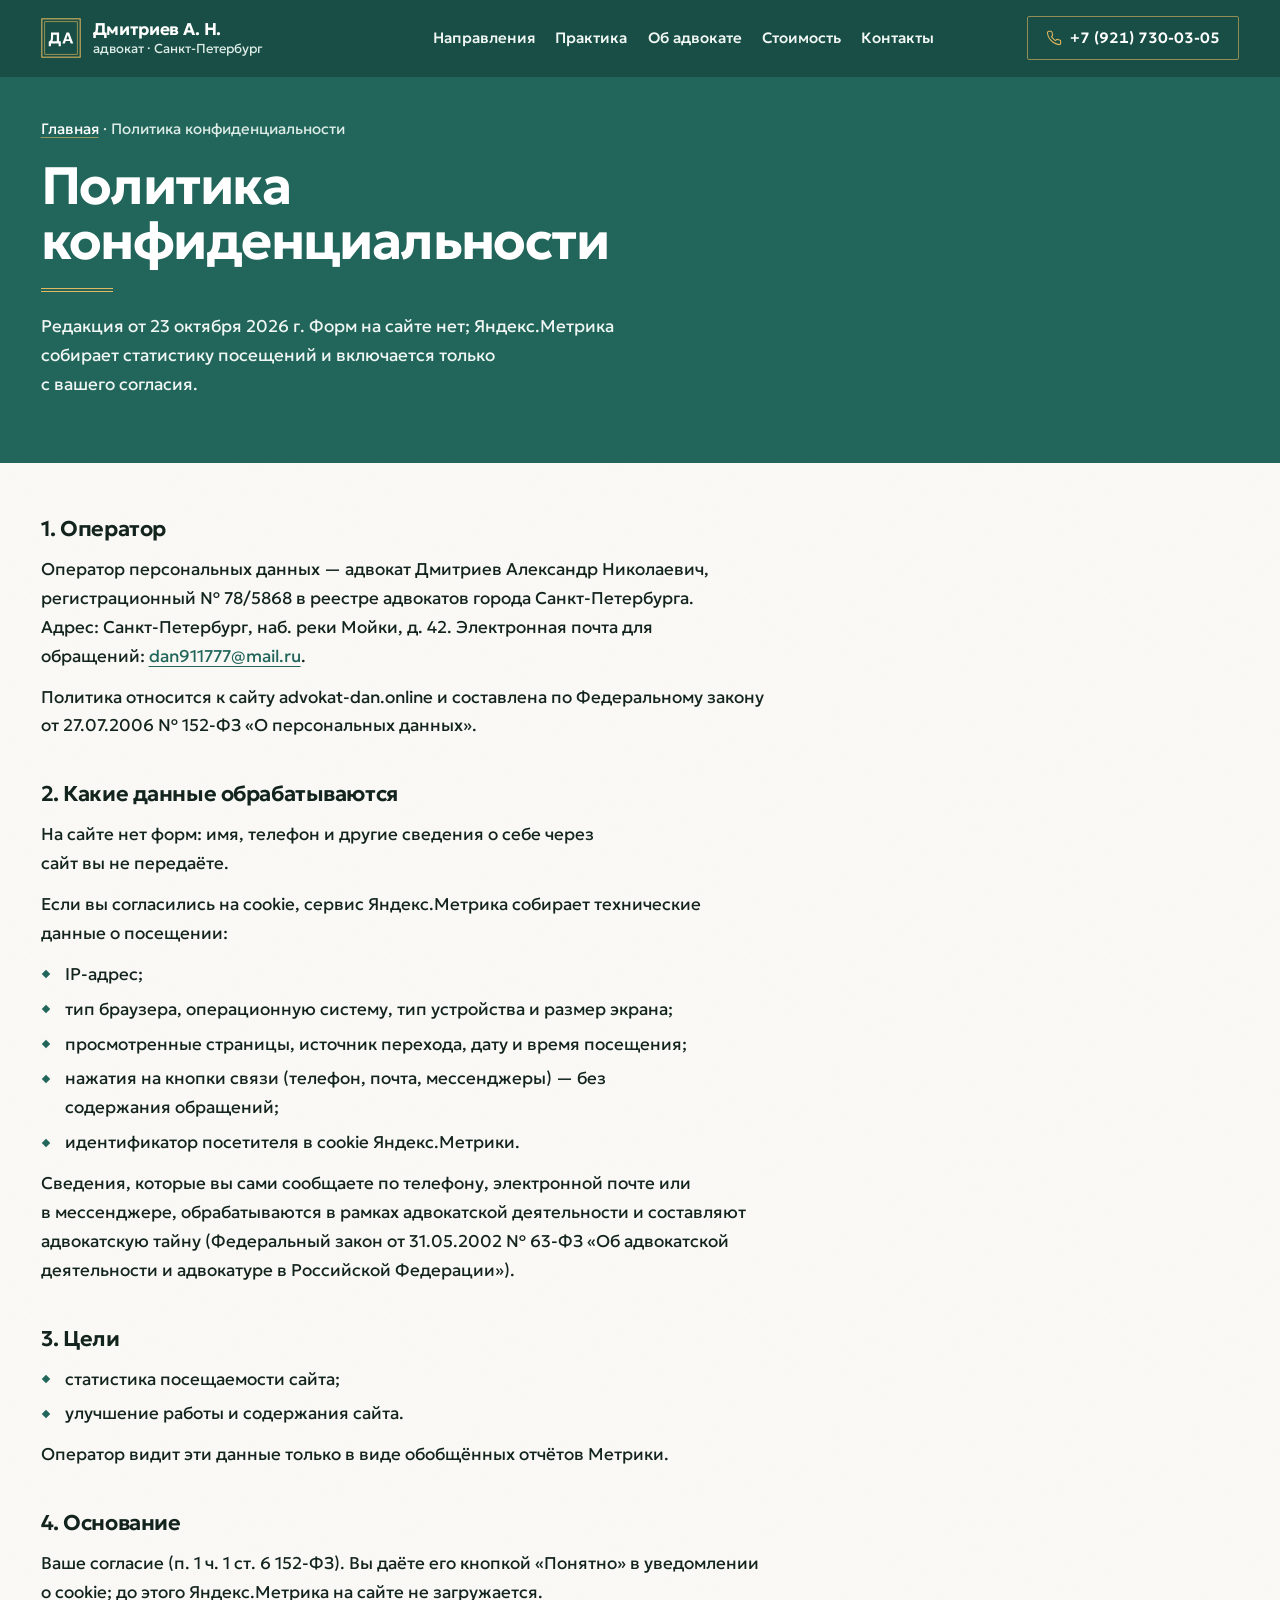
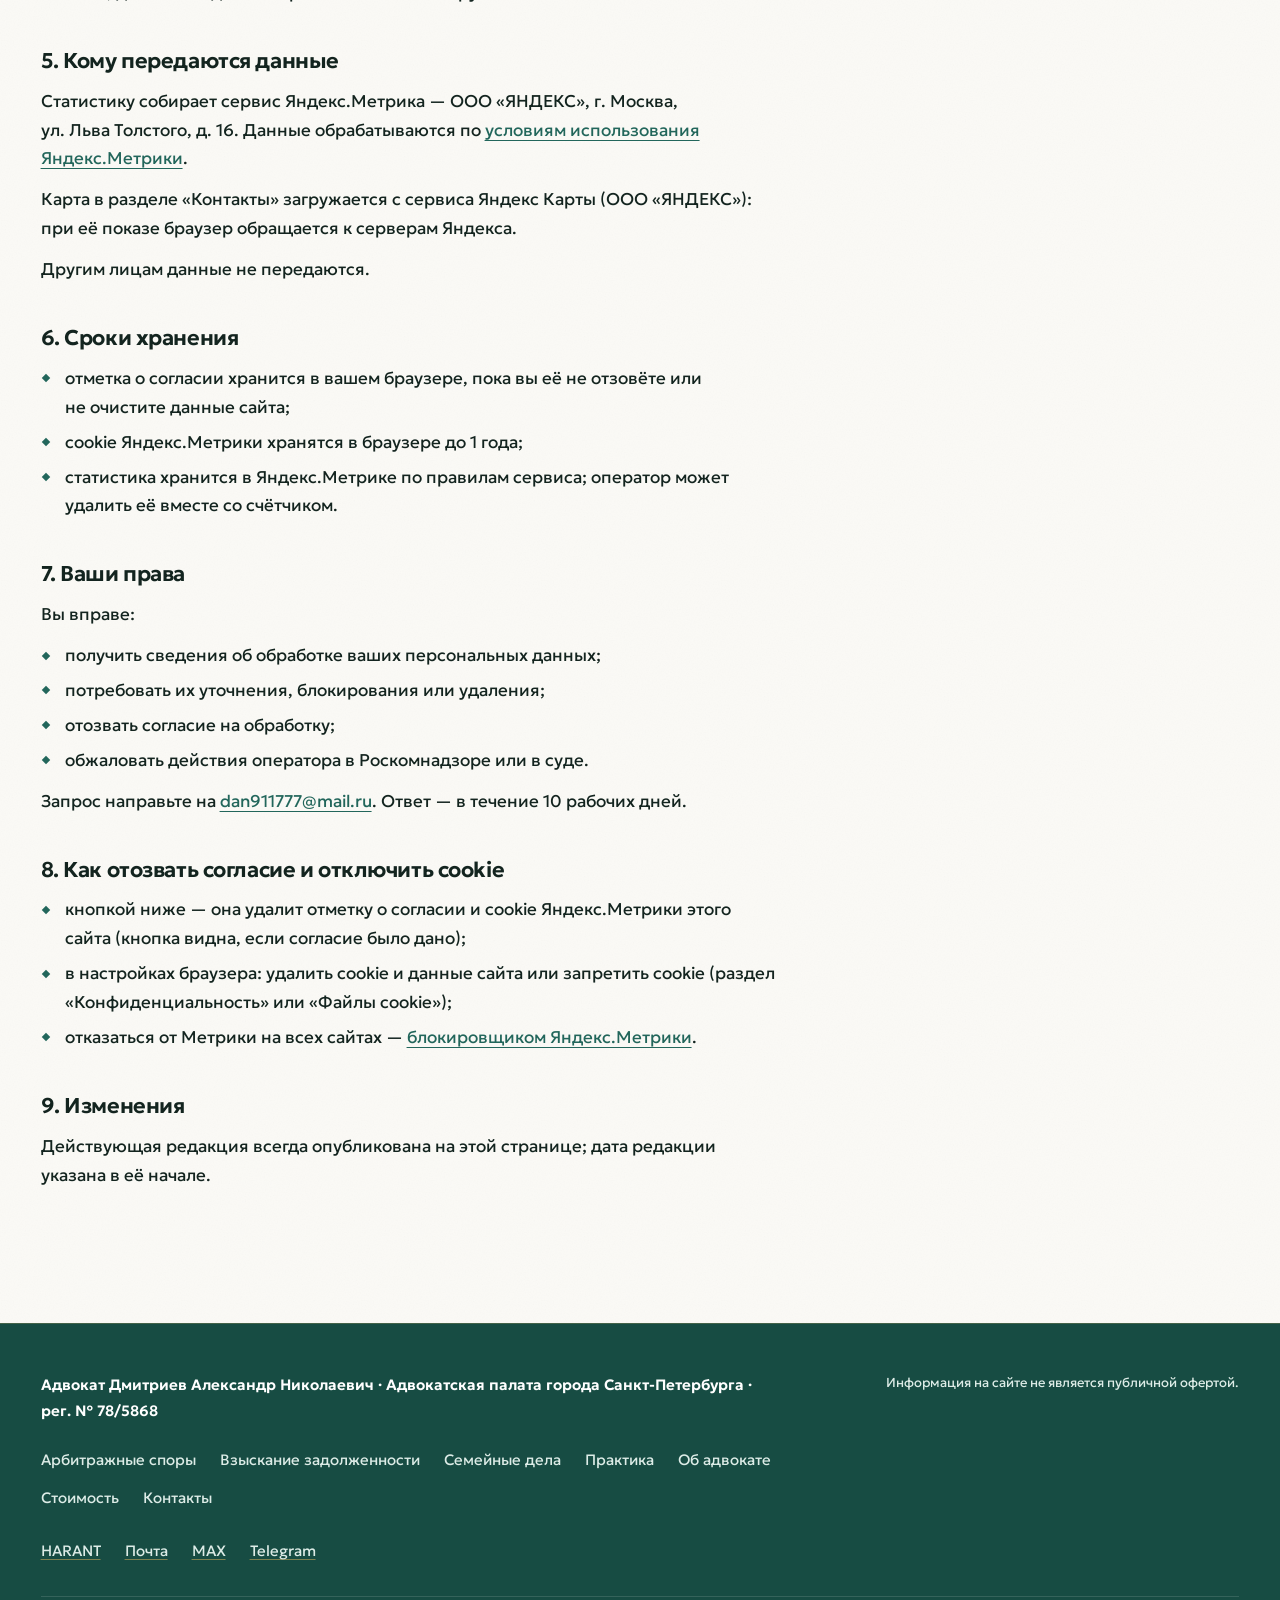
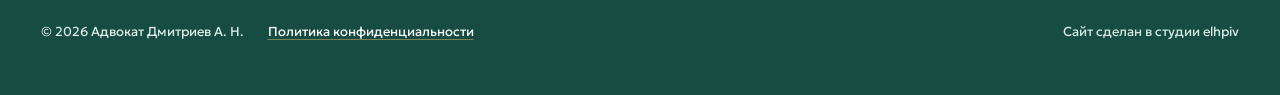
==== commit fe0d58fb: "MAX: все кнопки и ссылки ведут на профиль клиента - SITE.max — ссылка на профиль; копирование номера" ====
--- a/privacy/index.html
+++ b/privacy/index.html
@@ -25,13 +25,13 @@
   <script>document.documentElement.classList.add('js');</script>
 
   <link rel="preload" href="../assets/fonts/geologica-cyrillic.woff2" as="font" type="font/woff2" crossorigin>
-  <link rel="stylesheet" href="../css/style.min.css?v=e394fb69c9">
+  <link rel="stylesheet" href="../css/style.min.css?v=7753379c09">
 
   <link rel="icon" href="../favicon.ico" sizes="32x32">
   <link rel="icon" href="../assets/img/favicon.svg" type="image/svg+xml">
   <link rel="apple-touch-icon" href="../apple-touch-icon.png">
 
-  <script src="../js/main.min.js?v=768b77a050" defer></script>
+  <script src="../js/main.min.js?v=6526861fd9" defer></script>
 </head>
 <body>
   <!-- SVG-спрайт иконок: один раз в разметке, дальше <use href="#…">.
@@ -47,8 +47,8 @@
     </symbol>
     <!-- MAX — нейтральное «облачко сообщения» (Feather, message-square), а не
          фирменный знак мессенджера: монохромно, в стиле остальных иконок.
-         Кнопки MAX без JS ведут к контактам (там номер), с JS — копируют номер
-         или открывают профиль, если он задан в SITE.max (main.js). -->
+         Ссылка на профиль MAX — SITE.max (main.js); build.sh переносит её
+         в href всех ссылок MAX и в sameAs JSON-LD. -->
     <symbol id="i-max" viewBox="0 0 24 24" fill="none" stroke="currentColor" stroke-width="1.6" stroke-linecap="round" stroke-linejoin="round">
       <path d="M21 15a2 2 0 0 1-2 2H7l-4 4V5a2 2 0 0 1 2-2h14a2 2 0 0 1 2 2z"/>
     </symbol>
@@ -130,7 +130,7 @@
             <a class="btn btn--secondary menu__mail" href="mailto:dan911777@mail.ru" data-site="email-link">
               <svg class="icon" aria-hidden="true"><use href="#i-mail"/></svg>Написать на&nbsp;почту
             </a>
-            <a class="btn btn--ghost btn--sm" href="../#contacts" data-max>
+            <a class="btn btn--ghost btn--sm" href="https://max.ru/u/f9LHodD0cOLmEhBS0eUJTvw8-H2b3fWjQTTqWOR5R-0BDjd1Yk-TYRBGBNo" target="_blank" rel="noopener" data-site="max-link">
               <svg class="icon" aria-hidden="true"><use href="#i-max"/></svg>MAX
             </a>
             <a class="btn btn--ghost btn--sm" href="https://t.me/+79217300305" target="_blank" rel="noopener" data-site="telegram-link">
@@ -246,7 +246,7 @@
       <ul class="footer__links footer__links--ext" role="list">
         <li><a href="https://harant.ru/lawyers/sankt-peterburg/dmitriev-aleksandr-nikolaevich-2/" target="_blank" rel="noopener">HARANT<span class="sr-only"> (откроется в&nbsp;новой вкладке)</span></a></li>
         <li><a href="mailto:dan911777@mail.ru" data-site="email-link">Почта</a></li>
-        <li><a href="../#contacts" data-max>MAX</a></li>
+        <li><a href="https://max.ru/u/f9LHodD0cOLmEhBS0eUJTvw8-H2b3fWjQTTqWOR5R-0BDjd1Yk-TYRBGBNo" target="_blank" rel="noopener" data-site="max-link">MAX<span class="sr-only"> (откроется в&nbsp;новой вкладке)</span></a></li>
         <li><a href="https://t.me/+79217300305" target="_blank" rel="noopener" data-site="telegram-link">Telegram<span class="sr-only"> (откроется в&nbsp;новой вкладке)</span></a></li>
       </ul>
 
@@ -270,7 +270,7 @@
     <a class="mobile-bar__btn" href="mailto:dan911777@mail.ru" data-site="email-link">
       <svg class="icon" aria-hidden="true"><use href="#i-mail"/></svg>Почта
     </a>
-    <a class="mobile-bar__btn" href="../#contacts" data-max>
+    <a class="mobile-bar__btn" href="https://max.ru/u/f9LHodD0cOLmEhBS0eUJTvw8-H2b3fWjQTTqWOR5R-0BDjd1Yk-TYRBGBNo" target="_blank" rel="noopener" data-site="max-link">
       <svg class="icon" aria-hidden="true"><use href="#i-max"/></svg>MAX
     </a>
   </aside>
--- a/css/style.min.css
+++ b/css/style.min.css
@@ -1 +1 @@
-@font-face{font-family:Geologica;font-style:normal;font-weight:100 900;font-display:swap;src:url('../assets/fonts/geologica-cyrillic-ext.woff2') format('woff2');unicode-range:U+0460-052F,U+1C80-1C8A,U+20B4,U+2DE0-2DFF,U+A640-A69F,U+FE2E-FE2F}@font-face{font-family:Geologica;font-style:normal;font-weight:100 900;font-display:swap;src:url('../assets/fonts/geologica-cyrillic.woff2') format('woff2');unicode-range:U+0301,U+0400-045F,U+0490-0491,U+04B0-04B1,U+2116}@font-face{font-family:Geologica;font-style:normal;font-weight:100 900;font-display:swap;src:url('../assets/fonts/geologica-latin-ext.woff2') format('woff2');unicode-range:U+0100-02BA,U+02BD-02C5,U+02C7-02CC,U+02CE-02D7,U+02DD-02FF,U+0304,U+0308,U+0329,U+1D00-1DBF,U+1E00-1E9F,U+1EF2-1EFF,U+2020,U+20A0-20AB,U+20AD-20C0,U+2113,U+2C60-2C7F,U+A720-A7FF}@font-face{font-family:Geologica;font-style:normal;font-weight:100 900;font-display:swap;src:url('../assets/fonts/geologica-latin.woff2') format('woff2');unicode-range:U+0000-00FF,U+0131,U+0152-0153,U+02BB-02BC,U+02C6,U+02DA,U+02DC,U+0304,U+0308,U+0329,U+2000-206F,U+20AC,U+2122,U+2191,U+2193,U+2212,U+2215,U+FEFF,U+FFFD}@font-face{font-family:'Geologica Fallback';src:local('Arial'),local('ArialMT');size-adjust:106.41%;ascent-override:91.63%;descent-override:25.84%;line-gap-override:0%}:root{--p-hero:#22665B;--p-band:#22665B;--p-deep:#174C43;--p-deep-rgb:23 76 67;--p-plate:#22665B;--p-light:#FBFAF6;--p-paper:#ECF3EF;--d-fg:#FFFFFF;--d-fg-rgb:255 255 255;--d-strong:#F0F6F3;--d-muted:#DDECE7;--d-label:#D6E8E2;--d-accent:#E3B85F;--d-accent-rgb:227 184 95;--d-accent-hover:#EDCA80;--d-accent-text:#F8E0A8;--d-cta-fg:#123A33;--l-fg:#13241F;--l-fg-rgb:19 36 31;--l-muted:#4A5A55;--l-card:#FFFFFF;--l-accent:#22665B;--l-accent-rgb:34 102 91;--l-cta-bg:#22665B;--l-cta-fg:#FFFFFF;--l-cta-hover:#1C5249;color-scheme:light}.scheme-dark,.theme-band,.theme-deep,.theme-hero,:root{--fg:var(--d-fg);--strong:var(--d-strong);--muted:var(--d-muted);--label:var(--d-label);--line:rgb(var(--d-fg-rgb) / 0.13);--line-strong:rgb(var(--d-fg-rgb) / 0.26);--card:rgb(255 255 255 / 0.05);--accent:var(--d-accent);--accent-text:var(--d-accent-text);--cta-bg:var(--d-accent);--cta-fg:var(--d-cta-fg);--cta-hover:var(--d-accent-hover);--tint:rgb(var(--d-accent-rgb) / 0.12);--focus:var(--d-fg)}.scheme-light,.theme-light,.theme-paper{--fg:var(--l-fg);--strong:var(--l-fg);--muted:var(--l-muted);--label:var(--l-muted);--line:rgb(var(--l-fg-rgb) / 0.14);--line-strong:rgb(var(--l-fg-rgb) / 0.3);--card:var(--l-card);--accent:var(--l-accent);--accent-text:var(--l-accent);--cta-bg:var(--l-cta-bg);--cta-fg:var(--l-cta-fg);--cta-hover:var(--l-cta-hover);--tint:rgb(var(--l-accent-rgb) / 0.08);--focus:var(--l-cta-bg)}:root{--font:'Geologica','Geologica Fallback',system-ui,-apple-system,'Segoe UI',Roboto,Arial,sans-serif;--fs-h1:clamp(2.75rem, 1.982rem + 3.839vw, 5.375rem);--fs-h2:clamp(1.625rem, 1.304rem + 1.607vw, 2.75rem);--fs-h3:clamp(1.125rem, 1.054rem + 0.357vw, 1.375rem);--fs-lead:clamp(1.0625rem, 0.991rem + 0.357vw, 1.3125rem);--fs-numeral:clamp(2.5rem, 1.929rem + 2.857vw, 4.5rem);--fs-body:1.0625rem;--fs-small:0.9375rem;--fs-micro:0.8125rem;--space-section:clamp(4.5rem, 3.214rem + 6.429vw, 9rem);--space-block:clamp(2rem, 1.571rem + 2.143vw, 3.5rem);--container:75rem;--gutter:clamp(1.25rem, 0.821rem + 2.143vw, 2.75rem);--radius:2px;--rule:4px;--ease-out:cubic-bezier(0.22, 1, 0.36, 1);--t-hover:0.5s;--t-intro:0.9s;--intro-shift:0.75rem;--header-h:4rem;--bar-h:3.5rem}*,::after,::before{box-sizing:border-box}html{-webkit-text-size-adjust:100%;text-size-adjust:100%}blockquote,body,dd,dl,figure,h1,h2,h3,h4,ol,p,ul{margin:0}ol,ul{padding:0;list-style:none}iframe,img,svg{display:block;max-width:100%}button{padding:0;border:0;background:0 0;color:inherit;font:inherit;cursor:pointer}address{font-style:normal}[hidden]{display:none!important}html{scroll-padding-top:var(--header-h)}body{min-height:100vh;background-color:var(--p-deep);color:var(--d-fg);font-family:var(--font);font-size:var(--fs-body);font-weight:400;line-height:1.7;font-kerning:normal;overflow-wrap:break-word;-webkit-font-smoothing:antialiased;-moz-osx-font-smoothing:grayscale}h1,h2,h3,h4{font-weight:600;line-height:1.14;letter-spacing:-.02em;text-wrap:balance}h2{font-size:var(--fs-h2);font-weight:620}h3{font-size:var(--fs-h3);letter-spacing:-.01em}dd,dt,li,p{text-wrap:pretty}a{color:inherit;text-decoration-thickness:1px;text-underline-offset:0.22em}a[href^='tel:']{white-space:nowrap}::selection{background-color:var(--d-accent);color:var(--d-cta-fg)}:focus-visible{outline:2px solid var(--focus);outline-offset:3px;border-radius:var(--radius)}[tabindex='-1']:focus{outline:0}.container{width:100%;max-width:calc(var(--container) + var(--gutter) * 2);margin-inline:auto;padding-inline:max(var(--gutter),env(safe-area-inset-left)) max(var(--gutter),env(safe-area-inset-right))}.section{position:relative;isolation:isolate;padding-block:var(--space-section);content-visibility:auto;contain-intrinsic-size:auto 60rem}.is-fully-rendered .section{content-visibility:visible}.plinth>.container,.section>.container{position:relative;z-index:1}.section__title{max-width:46rem;margin-bottom:var(--space-block)}.section__title::before{content:'';display:block;width:2.5rem;height:var(--rule);margin-bottom:1.25rem;border-block:1px solid var(--accent)}.chapter+.chapter,.section--joined{padding-top:calc(var(--space-section) * .6)}.chapter:has(+ .chapter),.section:has(+ .section--joined){padding-bottom:calc(var(--space-section) * .6)}.chapter+.chapter::before,.section--joined::before{content:'';position:absolute;top:0;right:max(var(--gutter),(100% - var(--container)) / 2);left:max(var(--gutter),(100% - var(--container)) / 2);z-index:1;height:var(--rule);border-block:1px solid var(--line-strong)}.theme-band,.theme-deep,.theme-hero,.theme-light,.theme-paper{background-color:var(--bg);color:var(--fg)}.theme-hero{--bg:var(--p-hero)}.theme-band{--bg:var(--p-band)}.theme-deep{--bg:var(--p-deep)}.theme-light{--bg:var(--p-light)}.theme-paper{--bg:var(--p-paper)}.theme-light::after,.theme-paper::after{content:'';position:absolute;inset:0;z-index:0;background-image:url("data:image/svg+xml,%3Csvg xmlns='http://www.w3.org/2000/svg' width='180' height='180'%3E%3Cfilter id='n'%3E%3CfeTurbulence type='fractalNoise' baseFrequency='0.75' numOctaves='2' stitchTiles='stitch'/%3E%3CfeColorMatrix type='saturate' values='0'/%3E%3C/filter%3E%3Crect width='100%25' height='100%25' filter='url(%23n)'/%3E%3C/svg%3E");background-size:180px;opacity:.05;pointer-events:none}.is-menu-open{overflow:hidden}.sprite{position:absolute;overflow:hidden}.icon{flex:none;width:1.15em;height:1.15em}.skip-link{position:absolute;top:.5rem;left:var(--gutter);z-index:100;padding:.75rem 1.125rem;border-radius:var(--radius);background-color:var(--d-fg);color:var(--p-deep);font-weight:600;text-decoration:none;transform:translateY(-200%);transition:transform .2s var(--ease-out)}.skip-link:focus{transform:none}.btn{display:inline-flex;align-items:center;justify-content:center;gap:.625rem;min-height:3.25rem;padding:.875rem 1.625rem;border:1px solid transparent;border-radius:var(--radius);font-family:var(--font);font-size:.9375rem;font-weight:600;line-height:1.2;text-align:center;text-decoration:none;touch-action:manipulation;-webkit-tap-highlight-color:transparent;transition:background-color var(--t-hover) var(--ease-out),border-color var(--t-hover) var(--ease-out),color var(--t-hover) var(--ease-out)}.btn .icon{width:1.125rem;height:1.125rem}.btn--primary{border-color:var(--cta-bg);background-color:var(--cta-bg);color:var(--cta-fg)}.btn--secondary{border-color:var(--accent);color:var(--fg)}.btn--ghost{border-color:var(--line-strong);color:var(--fg)}.btn--sm{min-height:2.75rem;padding:.5rem 1rem;font-size:.875rem}.btn--sm .icon{width:1rem;height:1rem}.btn:active{transform:translateY(1px)}.link-arrow{display:inline-flex;align-items:center;gap:.375rem;color:var(--fg);font-weight:600;text-decoration:underline;text-decoration-color:var(--accent);text-underline-offset:0.3em}.link-arrow .icon{width:1rem;height:1rem;color:var(--accent);transition:transform var(--t-hover) var(--ease-out)}.numeral{display:inline-block;padding:.16em .04em .16em .09em;border-block:max(1px,0.03em) solid currentColor;line-height:.7;letter-spacing:.05em}.header{position:relative;z-index:50;background-color:var(--p-deep);color:var(--d-fg)}.js .header{position:fixed;top:0;right:0;left:0;background-color:rgb(var(--p-deep-rgb) / .96);border-bottom:1px solid transparent;transition:transform var(--t-hover) var(--ease-out),background-color var(--t-hover) var(--ease-out),border-color var(--t-hover) var(--ease-out)}@supports ((-webkit-backdrop-filter:blur(1px)) or (backdrop-filter:blur(1px))){.js .header{background-color:rgb(var(--p-deep-rgb) / .88);-webkit-backdrop-filter:blur(16px);backdrop-filter:blur(16px)}}.js .header--solid{background-color:rgb(var(--p-deep-rgb) / .97);border-bottom-color:rgb(var(--d-accent-rgb) / .22)}.header--hidden{transform:translateY(-100%)}.header:focus-within{transform:none}.is-menu-open .header{background-color:var(--p-deep)}.header-sentinel{position:absolute;top:0;left:0;width:1px;visibility:hidden;pointer-events:none}.header__inner{display:flex;flex-wrap:wrap;align-items:center;gap:.25rem 1rem;min-height:var(--header-h);padding-block:0.5rem}.js .header__inner{flex-wrap:nowrap;height:var(--header-h);padding-block:0}.header__phone{display:none;align-items:center;gap:.5rem;min-height:2.75rem;padding:.5rem 1.125rem;border:1px solid rgb(var(--d-accent-rgb) / .6);border-radius:var(--radius);color:var(--d-fg);font-size:var(--fs-small);font-weight:600;font-variant-numeric:tabular-nums;text-decoration:none;white-space:nowrap}.header__phone .icon{width:1rem;height:1rem;color:var(--d-accent)}.brand{display:flex;align-items:center;gap:.75rem;min-height:2.75rem;margin-right:auto;color:var(--d-fg);line-height:1.25;text-decoration:none}.brand__mark{flex:none;width:2.5rem;height:2.5rem}.brand__text{display:flex;flex-direction:column}.brand__name{font-size:1.0625rem;font-weight:650;letter-spacing:-.01em}.brand__role{display:none;color:var(--d-muted);font-size:var(--fs-micro);font-weight:400;white-space:nowrap}.burger{display:none}.js .burger{order:1;display:inline-flex;align-items:center;justify-content:center;gap:.75rem;min-width:2.75rem;min-height:2.75rem;margin-right:-.5rem;padding-inline:0.5rem;color:var(--d-fg);font-size:var(--fs-small);font-weight:600}.burger__label{position:absolute;width:1px;height:1px;overflow:hidden;clip-path:inset(50%);white-space:nowrap}.burger__box{position:relative;width:1.375rem;height:.625rem}.burger__line{position:absolute;left:0;width:100%;height:1.5px;background-color:currentColor;transition:top .35s var(--ease-out),transform .35s var(--ease-out)}.burger__line:first-child{top:0}.burger__line:last-child{top:calc(100% - 1.5px)}.burger[aria-expanded=true] .burger__line{top:calc(50% - .75px)}.burger[aria-expanded=true] .burger__line:first-child{transform:rotate(45deg)}.burger[aria-expanded=true] .burger__line:last-child{transform:rotate(-45deg)}.menu{flex-basis:100%}.menu__contacts{display:none}.js .menu{position:absolute;top:100%;left:0;right:0;display:flex;flex-direction:column;gap:2.5rem;height:calc(100vh - var(--header-h));height:calc(100dvh - var(--header-h));padding:.5rem max(var(--gutter),env(safe-area-inset-right)) calc(2rem + env(safe-area-inset-bottom)) max(var(--gutter),env(safe-area-inset-left));overflow-y:auto;overscroll-behavior:contain;background-color:var(--p-deep);opacity:0;visibility:hidden;transform:translateY(-.5rem);transition:opacity .35s var(--ease-out),transform .35s var(--ease-out),visibility 0s linear .35s}.js .menu--open{opacity:1;visibility:visible;transform:none;transition-delay:0s}.js .menu__contacts{display:grid;gap:1rem;margin-top:auto}.menu__phone{color:var(--d-fg);font-size:1.625rem;font-weight:650;font-variant-numeric:tabular-nums;text-decoration:none}.menu__hours{margin-top:-.75rem;color:var(--d-muted);font-size:var(--fs-small)}.menu__actions{display:flex;flex-wrap:wrap;gap:.75rem}.menu__actions .btn{flex:1 1 0}.menu__actions .menu__mail{flex-basis:100%}.nav__list{display:flex;flex-wrap:wrap;gap:0 1.25rem}.nav__link{display:inline-block;padding-block:0.5rem;color:var(--d-fg);font-weight:500;text-decoration:none;white-space:nowrap}.js .nav__list{flex-direction:column}.js .nav__link{display:block;padding-block:1.125rem;border-bottom:1px solid rgb(var(--d-fg-rgb) / .08);font-size:1.75rem;font-weight:600;letter-spacing:-.02em;line-height:1.2}.js .nav__link--active::after{content:'';display:inline-block;width:.4375rem;height:.4375rem;margin-left:.875rem;background-color:var(--d-accent);vertical-align:middle;transform:rotate(45deg)}.hero{position:relative;isolation:isolate;overflow:hidden}.hero__inner{position:relative;z-index:1;padding-block:0 clamp(2.5rem,1.786rem + 3.571vw,4rem)}.js .hero__inner{padding-top:var(--header-h)}.hero__figure{position:relative;height:clamp(13rem,100vh - 31rem,28rem);height:clamp(13rem,100svh - 31rem,28rem);margin:0 calc(-1 * var(--gutter)) 1.25rem}.hero__figure::before{content:'';position:absolute;inset:4% 0 0;z-index:-1;background:radial-gradient(closest-side at 50% 42%,rgb(255 255 255 / .14),rgb(255 255 255 / .05) 62%,transparent);pointer-events:none}.hero__figure picture{display:block;width:min(100%,26rem);height:100%;margin-inline:auto;-webkit-mask-image:linear-gradient(to bottom,#000 70%,transparent 98%);mask-image:linear-gradient(to bottom,#000 70%,transparent 98%)}.hero__photo{width:100%;height:100%;object-fit:cover;object-position:50% 0}.hero__content{container-type:inline-size}.hero__meta{max-width:34rem;margin-bottom:1rem;color:var(--muted);font-size:var(--fs-micro);font-weight:500;line-height:1.55}.hero__title{font-size:var(--fs-h1);font-size:min(var(--fs-h1), 100cqi / 6.2);font-weight:650;line-height:1;letter-spacing:-.03em}.hero__surname{display:block}.hero__given{display:block;margin-top:.3em;color:var(--strong);font-size:.5em;font-weight:300;letter-spacing:-.01em;line-height:1.15}.hero__title::after{content:'';display:block;width:4.5rem;height:var(--rule);margin-top:clamp(1rem,.75rem + 1vw,1.75rem);border-block:1px solid var(--accent)}.hero__lead{max-width:36rem;margin-top:clamp(1rem,.75rem + 1vw,1.75rem);color:var(--strong);font-size:var(--fs-lead);line-height:1.5}.hero__actions{display:grid;gap:.75rem;margin-top:1.5rem}.hero__more{display:flex;flex-wrap:wrap;align-items:center;gap:.75rem 1.25rem;margin-top:.75rem}.contacts__messengers,.hero__messengers{display:flex;gap:.75rem;flex:1 1 100%}.contacts__messengers .btn,.hero__messengers .btn{flex:1 1 0}.hero__note{color:var(--accent-text);font-size:var(--fs-small);font-weight:600}.js [data-intro]{opacity:0;transform:translate3d(0,var(--intro-shift),0);transition:opacity var(--t-intro) var(--ease-out),transform var(--t-intro) var(--ease-out);animation:failsafe-show 0s linear 4s forwards}.is-loaded [data-intro]{opacity:1;transform:none}.is-loaded .hero__lead{transition-delay:0.1s}.is-loaded .hero__actions{transition-delay:0.2s}.is-loaded .hero__more{transition-delay:0.3s}.plinth{position:relative;isolation:isolate;border-top:1px solid rgb(var(--d-accent-rgb) / .28)}.plinth__list{display:grid}.plinth__item{display:grid;gap:.125rem;padding-block:0.75rem;border-bottom:1px solid var(--line)}.plinth__item:last-child{border-bottom:0}.plinth__label{color:var(--label);font-size:var(--fs-micro);font-weight:500}.plinth__value{font-size:var(--fs-small);font-weight:500;line-height:1.5}.directions{position:relative;isolation:isolate;padding-block:clamp(2.25rem,1.75rem + 2.5vw,4rem)}.directions>.container{position:relative;z-index:1}.directions__title{margin-bottom:1.25rem;font-size:var(--fs-h3);font-weight:600}.directions__list{display:grid;gap:.75rem}.direction{position:relative;display:grid;grid-template-columns:minmax(0,1fr) auto;align-content:start;gap:.75rem 1rem;height:100%;padding:1.375rem 1.375rem 1.5rem;overflow:hidden;border:1px solid var(--line);border-radius:var(--radius);background-color:var(--card);color:var(--fg);text-decoration:none;transition:border-color var(--t-hover) var(--ease-out)}.direction::before{content:'';position:absolute;top:0;bottom:0;left:0;width:3px;background-color:var(--accent);transform:scaleY(0);transform-origin:top;transition:transform var(--t-hover) var(--ease-out)}.direction__num{justify-self:start;color:var(--accent);font-size:1.375rem;font-weight:300}.direction__arrow{width:1.125rem;height:1.125rem;color:var(--accent);transition:transform var(--t-hover) var(--ease-out)}.direction__body{grid-column:1/-1;display:grid;gap:.375rem}.direction__name{font-size:1.125rem;font-weight:600;line-height:1.3}.direction__desc{color:var(--muted);font-size:var(--fs-small);line-height:1.5}.chapter__grid{display:grid;grid-template-columns:minmax(0,1fr);align-items:start}.chapter__num{display:flex;margin-bottom:1.25rem;color:var(--accent);font-size:var(--fs-numeral);font-weight:200}.chapter__title{margin-bottom:1rem}.chapter__title::before{display:none}.chapter__lead{max-width:34rem;color:var(--muted);font-size:var(--fs-lead);line-height:1.5}.clauses{margin-top:var(--space-block);border-top:1px solid var(--line-strong)}.clause{position:relative;padding:1.25rem 0 1.25rem 1.625rem;border-bottom:1px solid var(--line)}.clause::before{content:'';position:absolute;top:calc(1.25rem + var(--fs-h3) * .65 - .21875rem);left:.125rem;width:.4375rem;height:.4375rem;background-color:var(--accent);transform:rotate(45deg)}.clause__title{line-height:1.3}.clause__desc{max-width:36rem;margin-top:.375rem;color:var(--muted);font-size:var(--fs-small);line-height:1.6}.chapter__note{margin-top:1.5rem;font-size:var(--fs-small)}.fee{margin-top:var(--space-block);padding:clamp(1.625rem,1.411rem + 1.071vw,2.375rem);border:1px solid var(--line-strong);border-radius:var(--radius);background-color:var(--card);box-shadow:inset 0 0 0 6px var(--card),inset 0 0 0 7px var(--line)}.fee__title{margin-bottom:.5rem;font-size:var(--fs-h3)}.fee__list{margin-bottom:1.5rem}.fee__row{display:grid;align-items:baseline;gap:.125rem 1rem;padding-block:0.875rem;border-bottom:1px solid var(--line);font-size:var(--fs-small)}.fee__row dt{color:var(--muted);line-height:1.45}.fee__row dd{font-weight:650;white-space:nowrap}.fee__row--free dt{color:var(--fg);font-weight:600}.fee__row--free dd{color:var(--accent-text)}.fee__actions{display:grid;gap:.75rem}.practice{display:grid;grid-template-columns:minmax(0,1fr);gap:var(--space-block)}.tenure__value{font-size:clamp(5.5rem, 4rem + 7.5vw, 10.5rem);font-weight:200;line-height:.82;letter-spacing:-.05em;font-variant-numeric:lining-nums}.tenure__plus{color:var(--accent);font-weight:300}.tenure__label{margin-top:1rem;font-size:var(--fs-h3);font-weight:600;line-height:1.3}.tenure__text{max-width:24rem;margin-top:.75rem;color:var(--muted)}.practice__charts{display:grid;gap:var(--space-block)}.chart__title{margin-bottom:1rem;font-size:var(--fs-h3);font-weight:600;letter-spacing:-.01em;line-height:1.25}.chart__note{margin-top:.75rem;color:var(--muted);font-size:var(--fs-micro)}.tally{border-top:1px solid var(--line-strong)}.tally__item{display:grid;grid-template-columns:minmax(0,1fr) 5.25rem 1.25rem;align-items:center;gap:1rem;padding-block:0.6875rem;border-bottom:1px solid var(--line);font-size:var(--fs-small);font-weight:500;line-height:1.4}.tally__units{display:block;width:calc(var(--v) * 1.0625rem - .3125rem);height:.75rem;background:repeating-linear-gradient(90deg,var(--accent) 0 .75rem,transparent .75rem 1.0625rem)}.tally__value{font-weight:650;font-variant-numeric:tabular-nums;text-align:right}.years{--cell:0.875rem;--step:1.1875rem;display:flex;align-items:flex-end;padding-top:.5rem}.years__item{position:relative;display:flex;flex:1 1 0;flex-direction:column;align-items:center}.years__value{order:1;margin-bottom:.5rem;font-weight:650;font-variant-numeric:tabular-nums}.years__units{order:2;display:block;width:2rem;height:calc(var(--v) * var(--step) - (var(--step) - var(--cell)));margin-bottom:.5rem;background:repeating-linear-gradient(0deg,var(--accent) 0 var(--cell),transparent var(--cell) var(--step))}.years__label{position:relative;order:3;align-self:stretch;padding-top:.625rem;border-top:1px solid var(--line-strong);color:var(--muted);font-size:var(--fs-small);text-align:center}.years__item--after-gap{margin-left:1.75rem}.years__item--after-gap .years__label::before{content:'';position:absolute;top:-.5rem;left:-1.25rem;width:.625rem;height:1rem;border-inline:1px solid var(--line-strong);transform:skewX(-24deg)}.years__item--partial .years__units{opacity:.5}.cities{margin-top:var(--space-section);padding-top:var(--space-block);border-top:1px solid var(--line-strong)}.cities__title{font-size:clamp(1.375rem, 1.232rem + .714vw, 1.875rem)}.cities__lead{max-width:38rem;margin-top:.75rem;color:var(--muted)}.cities__grid{display:grid;gap:1.25rem;margin-top:var(--space-block)}.city{padding:1.5rem;border:1px solid var(--line);border-radius:var(--radius);background-color:var(--card)}.city__name{font-size:var(--fs-h3);line-height:1.25}.city__text{margin-top:.5rem;color:var(--muted);font-size:var(--fs-small)}.cases{display:flex;flex-wrap:wrap;gap:.5rem;margin-top:1rem}.cases__item{padding:.25rem .625rem;border:1px solid var(--line-strong);border-radius:var(--radius);font-size:var(--fs-small);font-weight:500;font-variant-numeric:tabular-nums;white-space:nowrap}.practice__source{display:flex;flex-wrap:wrap;align-items:baseline;justify-content:space-between;gap:.75rem 2rem;margin-top:2.5rem;padding-top:1.25rem;border-top:1px solid var(--line);color:var(--muted);font-size:var(--fs-small)}.about{display:grid;grid-template-columns:minmax(0,1fr);gap:var(--space-block)}.about__photo{width:100%;max-width:24rem;margin:0;padding:.375rem;border:1px solid var(--line-strong);border-radius:var(--radius);background-color:var(--card)}.about__photo picture{position:relative;display:block;aspect-ratio:10/13;overflow:hidden;background-color:var(--p-plate)}.about__photo picture::after{content:'';position:absolute;inset:10px;border:1px solid rgb(var(--d-accent-rgb) / .6);pointer-events:none}.about__img{width:100%;height:100%;object-fit:cover}.about__quote{max-width:38rem;font-size:clamp(1.5rem, 1.286rem + 1.071vw, 2.25rem);font-weight:350;line-height:1.3;letter-spacing:-.015em}.about__quote p{text-indent:-.48em}.about__quote p::before{content:'«';color:var(--accent)}.about__quote p::after{content:'»';color:var(--accent)}.about__text{display:grid;gap:1rem;max-width:38rem;margin-top:var(--space-block)}.about__bio{display:flex;flex-wrap:wrap;gap:.25rem 1.5rem;max-width:38rem;margin-top:2rem;padding-top:1rem;border-top:var(--rule) double var(--line-strong);color:var(--muted);font-size:var(--fs-micro);line-height:1.55}.requisites{border-top:1px solid var(--line-strong)}.req{display:grid;gap:.25rem;padding-block:1.125rem;border-bottom:1px solid var(--line)}.req__label{color:var(--muted);font-size:var(--fs-small)}.req__value{font-size:1.125rem;font-weight:600;font-variant-numeric:tabular-nums}.req__action{margin-top:.25rem;font-size:var(--fs-small)}.pricing{display:grid;gap:var(--space-block);align-items:start}.pricing__lead{position:relative;z-index:1;padding:clamp(1.75rem,1.464rem + 1.429vw,2.75rem);border:1px solid var(--p-plate);border-radius:var(--radius);background-color:var(--p-plate);box-shadow:inset 0 0 0 7px var(--p-plate),inset 0 0 0 8px rgb(var(--d-accent-rgb) / .5);color:var(--fg)}.pricing__lead-title{font-size:var(--fs-h3)}.pricing__lead-value{margin-top:.25rem;color:var(--accent-text);font-size:clamp(2.25rem, 1.821rem + 2.143vw, 3.75rem);font-weight:300;line-height:1.05;letter-spacing:-.03em}.pricing__lead-text{margin-top:.75rem;color:var(--muted);font-size:var(--fs-small)}.pricing__lead-actions{display:grid;gap:.75rem;margin-top:1.75rem}.price-list{border-top:1px solid var(--line-strong)}.price-list__row{display:flex;flex-wrap:wrap;justify-content:space-between;align-items:baseline;gap:.25rem 1.5rem;padding-block:1.125rem;border-bottom:1px solid var(--line)}.price-list__row dt{flex:1 1 16rem;font-weight:500;line-height:1.45}.price-list__row dd{color:var(--muted);font-weight:600;white-space:nowrap}.terms{margin-top:2.5rem}.terms__title{margin-bottom:.75rem;font-size:var(--fs-h3)}.terms__list{display:grid;gap:0 2rem;border-top:1px solid var(--line-strong)}.terms__item{position:relative;padding:.875rem 0 .875rem 1.5rem;border-bottom:1px solid var(--line);font-weight:500}.terms__item::before{content:'';position:absolute;top:calc(.875rem + .85em - .1875rem);left:.125rem;width:.375rem;height:.375rem;background-color:var(--accent);transform:rotate(45deg)}.contacts{display:grid;grid-template-columns:minmax(0,1fr);gap:var(--space-block)}.contacts__list{border-top:1px solid var(--line-strong)}.contacts__row{display:grid;gap:.125rem;padding-block:0.875rem;border-bottom:1px solid var(--line)}.contacts__label{color:var(--label);font-size:var(--fs-small);line-height:1.6}.contacts__value{font-weight:500;overflow-wrap:anywhere}.contacts__link{text-decoration-color:rgb(var(--d-accent-rgb) / 0.6)}.contacts__actions{display:grid;gap:.75rem;margin-top:1.75rem}.contacts__caption{margin-top:.875rem;color:var(--muted);font-size:var(--fs-micro)}.offices{display:grid;gap:.75rem;margin-bottom:1rem}.office{display:flex;flex-direction:column;gap:.375rem;padding:1.25rem 1.25rem 1.125rem;border:1px solid var(--line);border-radius:var(--radius);background-color:var(--card)}.office__city{font-size:var(--fs-h3);line-height:1.25}.office__address{color:var(--muted);font-size:var(--fs-small);line-height:1.5}.office__links{display:flex;flex-wrap:wrap;align-items:center;gap:0 1.25rem;margin-top:auto;padding-top:.375rem;font-size:var(--fs-small)}.office__links .link-arrow{min-height:2.75rem}.office__show{position:relative;min-height:2.75rem;padding-inline:0;color:var(--muted);font-size:var(--fs-small);font-weight:600}.office__show[aria-pressed=true]{color:var(--fg)}.office__show[aria-pressed=true]::after{content:'';position:absolute;right:0;bottom:.5rem;left:0;height:var(--rule);border-block:1px solid var(--accent)}.map{position:relative;width:100%;min-height:20rem;aspect-ratio:4/3;overflow:hidden;border:1px solid var(--line);border-radius:var(--radius);background-color:var(--card)}.map__placeholder{position:absolute;inset:0;display:flex;flex-direction:column;align-items:center;justify-content:center;gap:.75rem;padding:1.5rem;background-image:radial-gradient(circle at 50% 45%,var(--tint),transparent 42%),linear-gradient(var(--line) 1px,transparent 1px);background-position:center;background-size:auto,100% 1.5rem;text-align:center}.map__address{font-size:var(--fs-h3);font-weight:600}.map__frame{position:absolute;inset:0;width:100%;height:100%;border:0;opacity:0;transition:opacity .7s var(--ease-out)}.map--loaded .map__frame{opacity:1}.map--loaded .map__placeholder{visibility:hidden;transition:visibility 0s linear .7s}.footer{position:relative;padding-block:3rem calc(3rem + var(--bar-h) + env(safe-area-inset-bottom));border-top:1px solid rgb(var(--d-accent-rgb) / .22);font-size:var(--fs-small)}.footer__inner{position:relative;z-index:1;display:grid;gap:1.25rem}.footer__name{font-weight:600}.footer__links{display:flex;flex-wrap:wrap;gap:.25rem 1.5rem}.footer__links a,.footer__links button{display:inline-block;padding-block:0.25rem;color:var(--d-muted);text-decoration:none}.footer__links--ext a,.footer__links--ext button{text-decoration:underline;text-decoration-color:rgb(var(--d-accent-rgb) / 0.5)}.footer__note{color:var(--d-muted);font-size:var(--fs-micro)}.footer__legal{display:flex;flex-wrap:wrap;align-items:baseline;gap:.25rem 1.5rem;margin-top:.5rem;padding-top:1.25rem;border-top:1px solid var(--line);color:var(--d-muted);font-size:var(--fs-micro)}.footer__policy,.footer__studio{display:inline-block;padding-block:0.25rem}.footer__policy{color:var(--d-fg);text-decoration-color:rgb(var(--d-accent-rgb) / 0.5)}.footer__studio{margin-left:auto;color:var(--d-label);text-decoration:none}a.footer__studio{text-decoration:underline;text-decoration-color:rgb(var(--d-fg-rgb) / 0.25)}.has-cookie .footer{padding-bottom:calc(3rem + var(--bar-h) + env(safe-area-inset-bottom) + var(--cookie-h,0px))}.cookie{position:fixed;right:0;bottom:0;left:0;z-index:45;padding-block:0.875rem calc(0.875rem + env(safe-area-inset-bottom));border-top:1px solid rgb(var(--d-accent-rgb) / .35);background-color:var(--p-deep);color:var(--fg);box-shadow:0 -16px 32px -24px rgb(0 0 0 / .45);transition:bottom .4s var(--ease-out)}.cookie__inner{display:flex;flex-wrap:wrap;align-items:center;gap:.75rem 1.5rem}.cookie__text{flex:1 1 18rem;font-size:var(--fs-small);line-height:1.5}.cookie__text a{color:var(--accent-text);text-decoration-color:rgb(var(--d-accent-rgb) / 0.6)}.cookie__btn{flex:none;min-width:8rem}.page-head{position:relative;isolation:isolate;padding-block:2.5rem clamp(2.5rem,1.786rem + 3.571vw,4rem)}.js .page-head{padding-top:calc(var(--header-h) + 2.5rem)}.page-head>.container,.page>.container{position:relative;z-index:1}.page-head__crumbs{margin-bottom:1rem;color:var(--muted);font-size:var(--fs-small)}.page-head__crumbs a{color:var(--fg);text-decoration-color:rgb(var(--d-accent-rgb) / 0.6)}.page-head__title{max-width:40rem;font-size:clamp(2rem, 1.571rem + 2.143vw, 3.5rem);font-weight:650;line-height:1.05;letter-spacing:-.03em}.page-head__title::after{content:'';display:block;width:4.5rem;height:var(--rule);margin-top:1.25rem;border-block:1px solid var(--accent)}.page-head__meta{max-width:36rem;margin-top:1.25rem;color:var(--strong)}.page{position:relative;isolation:isolate;padding-block:var(--space-block) var(--space-section)}.doc{max-width:46rem}.doc h2{margin:2.5rem 0 .75rem;font-size:var(--fs-h3);line-height:1.3}.doc h2:first-child{margin-top:0}.doc p+p,.doc p+ul,.doc ul+p{margin-top:.75rem}.doc li{position:relative;margin-top:.375rem;padding-left:1.5rem}.doc li::before{content:'';position:absolute;top:calc(.85em - .1875rem);left:.125rem;width:.375rem;height:.375rem;background-color:var(--accent);transform:rotate(45deg)}.doc a{color:var(--accent-text)}.doc__revoke{margin-top:1rem}.notfound{display:grid;align-content:center;min-height:75vh;min-height:75svh}.notfound__code{color:var(--accent);font-size:clamp(4.5rem, 3.5rem + 5vw, 8rem);font-weight:200;line-height:.85;letter-spacing:-.04em}.notfound .page-head__title{margin-top:1.25rem}.notfound .hero__actions{margin-top:2rem}.mobile-bar{position:fixed;right:0;bottom:0;left:0;z-index:40;display:grid;grid-template-columns:minmax(0,1.5fr) repeat(2,minmax(0,1fr));padding-bottom:env(safe-area-inset-bottom);border-top:1px solid rgb(var(--d-accent-rgb) / .3);background-color:var(--p-deep)}.js .mobile-bar{visibility:hidden;transform:translateY(100%);transition:transform .4s var(--ease-out),visibility 0s linear .4s;animation:failsafe-show 0s linear 4s forwards}.js .mobile-bar--visible{visibility:visible;transform:none;transition-delay:0s}.is-ready .mobile-bar{animation:none}.is-menu-open .mobile-bar{visibility:hidden;transform:translateY(100%)}.mobile-bar__btn{display:flex;align-items:center;justify-content:center;gap:.5rem;min-height:var(--bar-h);padding-inline:0.5rem;border-left:1px solid rgb(var(--d-fg-rgb) / .1);color:var(--d-fg);font-size:var(--fs-small);font-weight:600;text-decoration:none;touch-action:manipulation}.mobile-bar__btn:first-child{border-left:0}.mobile-bar__btn--primary{background-color:var(--d-accent);color:var(--d-cta-fg)}.toast{position:fixed;bottom:calc(1rem + env(safe-area-inset-bottom));left:50%;z-index:110;width:max-content;max-width:calc(100% - 2rem);padding:.75rem 1.125rem;border:1px solid var(--d-accent);border-radius:var(--radius);background-color:var(--p-deep);color:var(--d-fg);box-shadow:0 12px 32px -12px rgb(0 0 0 / .55);font-size:var(--fs-small);font-weight:600;line-height:1.4;text-align:center;text-wrap:balance;opacity:0;pointer-events:none;transform:translate(-50%,.5rem);transition:opacity .25s var(--ease-out),transform .25s var(--ease-out)}.toast--visible{opacity:1;pointer-events:auto;transform:translate(-50%,0)}.has-cookie .toast{bottom:calc(1rem + env(safe-area-inset-bottom) + var(--cookie-h,0px))}.is-ready [data-intro]{animation:none}@keyframes failsafe-show{to{visibility:visible;opacity:1;transform:none}}.nowrap{white-space:nowrap}.sr-only{position:absolute!important;width:1px;height:1px;margin:-1px;padding:0;overflow:hidden;clip:rect(0 0 0 0);clip-path:inset(50%);white-space:nowrap;border:0}@media (min-width:22.5em){.brand__role{display:block}}@media (min-width:30em){.burger__label{position:static;width:auto;height:auto;overflow:visible;clip-path:none}.hero__messengers{flex:none}.contacts__messengers .btn,.hero__messengers .btn{flex:none}.fee__row{grid-template-columns:minmax(0,1fr) auto}.fee__row dd{text-align:right}.terms__list{grid-template-columns:repeat(2,minmax(0,1fr))}.contacts__row{grid-template-columns:7rem minmax(0,1fr);align-items:baseline;gap:1.25rem}.contacts__messengers{flex-wrap:wrap}}@media (min-width:48em){.header__phone{display:inline-flex}.hero__actions{display:flex;flex-wrap:wrap}.directions__list{grid-template-columns:repeat(3,minmax(0,1fr));gap:1rem}.plinth__list{grid-template-columns:repeat(3,auto);justify-content:space-between}.plinth__item{grid-template-columns:none;align-content:start;gap:.125rem;padding:1.125rem 1.5rem;border-bottom:0;border-left:1px solid var(--line)}.plinth__item:first-child{padding-left:0;border-left:0}.plinth__item:last-child{padding-right:0}.cities__grid{grid-template-columns:repeat(2,minmax(0,1fr))}.req{grid-template-columns:minmax(0,4fr) minmax(0,5fr) minmax(0,3fr);align-items:baseline;gap:1.5rem}.req__action{margin-top:0;text-align:right}.offices{grid-template-columns:repeat(2,minmax(0,1fr))}.pricing{grid-template-columns:minmax(0,5fr) minmax(0,7fr)}.map{aspect-ratio:16/10}.footer{padding-bottom:3rem}.has-cookie .footer{padding-bottom:calc(3rem + var(--cookie-h,0px))}.mobile-bar{display:none}}@media (min-width:64em){:root{--header-h:4.75rem}.section{contain-intrinsic-size:auto 48rem}.js .burger{display:none}.js .menu{position:static;display:block;flex-basis:auto;height:auto;margin-inline:auto;padding:0;overflow:visible;background:0 0;opacity:1;visibility:visible;transform:none;transition:none}.js .menu__contacts{display:none}.js .nav__list{flex-direction:row;gap:clamp(1rem,1.6vw,1.75rem)}.js .nav__link{position:relative;padding-block:0.5rem;border-bottom:0;color:var(--d-strong);font-size:var(--fs-small);font-weight:500;letter-spacing:0;line-height:inherit}.js .nav__link--active{color:var(--d-fg)}.js .nav__link::after{content:'';position:absolute;right:0;bottom:.0625rem;left:0;display:block;width:auto;height:var(--rule);margin:0;border-block:1px solid var(--d-accent);background:0 0;transform:scaleX(0);transform-origin:left;transition:transform var(--t-hover) var(--ease-out)}.js .nav__link--active::after{transform:none}.hero__messengers{flex:none}.plinth__list{min-height:4.75rem;align-items:center}.plinth__item{padding-inline:2rem}.chapter__grid{grid-template-columns:6.5rem minmax(0,7fr) minmax(0,5fr);column-gap:clamp(2rem,4vw,4.5rem)}.chapter__num{grid-column:1;grid-row:1/span 3;margin:0;padding-top:.125rem}.chapter__head,.chapter__note,.clauses{grid-column:2}.chapter__head{grid-row:1}.clauses{grid-row:2}.chapter__note{grid-row:3}.fee{position:sticky;top:calc(var(--header-h) + 1.5rem);grid-column:3;grid-row:1/span 3;margin-top:0}.practice{grid-template-columns:minmax(0,4fr) minmax(0,8fr);gap:clamp(2rem,5vw,5rem);align-items:start}.practice__charts{grid-template-columns:minmax(0,7fr) minmax(0,5fr);gap:clamp(2rem,4vw,4rem)}.about{grid-template-columns:minmax(0,5fr) minmax(0,7fr);gap:clamp(2rem,5vw,5rem);align-items:start}.about__photo,.pricing__lead{position:sticky;top:calc(var(--header-h) + 1.5rem)}.contacts{grid-template-columns:minmax(0,5fr) minmax(0,7fr);gap:clamp(2rem,5vw,5rem);align-items:start}.contacts__actions{max-width:24rem}.map{aspect-ratio:4/3}.footer__inner{grid-template-columns:minmax(0,1fr) auto}.footer__links--ext,.footer__nav{grid-column:1}.footer__note{grid-column:2;grid-row:1;text-align:right}.footer__legal{grid-column:1/-1}}@media (min-width:64em) and (min-aspect-ratio:5/4){.hero__inner{--hero-gap:clamp(2rem, 5vw, 6rem);display:grid;grid-template-columns:minmax(0,6fr) minmax(0,6fr);align-items:center;column-gap:var(--hero-gap);min-height:calc(100vh - 4.75rem);min-height:calc(100svh - 4.75rem);padding-block:3rem}.js .hero__inner{padding-top:calc(var(--header-h) + 3rem)}.hero__content{grid-column:1;grid-row:1}.hero__figure{position:relative;grid-column:2;grid-row:1;align-self:stretch;height:auto;margin:0}.hero__figure::before{content:none}.hero__figure picture::before{content:'';position:absolute;inset:0 -22% 22%;z-index:-1;background:radial-gradient(closest-side at 50% 34%,rgb(255 255 255 / .13),rgb(255 255 255 / .04) 64%,transparent);pointer-events:none}.hero__figure picture{position:absolute;top:-3rem;left:max((min(100%,33rem) - var(--hero-gap)) / 2,min(100%,33rem) - 100% - var(--hero-gap) + 3rem + (100vh - 9.5rem) * .3375);left:max((min(100%,33rem) - var(--hero-gap)) / 2,min(100%,33rem) - 100% - var(--hero-gap) + 3rem + (100svh - 9.5rem) * .3375);width:auto;max-width:calc(100% + var(--hero-gap) * 2);height:calc((100% + 6rem) * 1.25);aspect-ratio:2/3;margin:0;transform:translateX(-50%);-webkit-mask-image:none;mask-image:none}.hero__photo{object-fit:contain;object-position:50% 0}}@media (max-width:47.99em){.has-mobile-bar .cookie{bottom:calc(var(--bar-h) + env(safe-area-inset-bottom));padding-bottom:.875rem}.has-mobile-bar .toast{bottom:calc(.75rem + var(--bar-h) + env(safe-area-inset-bottom))}.has-mobile-bar.has-cookie .toast{bottom:calc(.75rem + var(--bar-h) + env(safe-area-inset-bottom) + var(--cookie-h,0px))}}@media (hover:hover){.btn--primary:hover{border-color:var(--cta-hover);background-color:var(--cta-hover)}.btn--secondary:hover{background-color:var(--tint)}.btn--ghost:hover{border-color:var(--fg)}.js .nav__link:hover,.nav__link:hover{color:#fff}.js .nav__link:hover::after{transform:none}.header__phone:hover{border-color:var(--d-accent-hover)}.link-arrow:hover .icon{transform:translateX(3px)}.link-arrow[target='_blank']:hover .icon{transform:translate(2px,-2px)}.direction:hover{border-color:var(--line-strong)}.direction:hover::before{transform:none}.direction:hover .direction__arrow{transform:translateX(4px)}.footer__links a:hover,.footer__links button:hover{color:var(--d-fg)}.mobile-bar__btn--primary:hover{background-color:var(--d-accent-hover)}}@media (prefers-reduced-motion:no-preference){html{scroll-behavior:smooth}}@media (prefers-reduced-motion:reduce){*,::after,::before{animation-duration:0s!important;animation-iteration-count:1!important;transition-duration:0s!important;transition-delay:0s!important}.js [data-intro]{opacity:1;transform:none}}@media (forced-colors:active){.clause::before,.tally__units,.terms__item::before,.years__units{forced-color-adjust:none;background:CanvasText}.tally__units{background:repeating-linear-gradient(90deg,CanvasText 0 .75rem,transparent .75rem 1.0625rem)}.years__units{background:repeating-linear-gradient(0deg,CanvasText 0 var(--cell),transparent var(--cell) var(--step))}}@media print{.contacts__actions,.cookie,.fee__actions,.header,.hero__actions,.hero__more,.map,.mobile-bar,.pricing__lead-actions,.skip-link{display:none!important}html{color-scheme:light}.city,.fee,.footer,.hero,.plinth,.pricing__lead,.section,body{--fg:#000000;--muted:#333333;--label:#333333;--line:#BBBBBB;--line-strong:#888888;--card:#FFFFFF;--accent:#000000;--accent-text:#000000;background:#fff!important;box-shadow:none!important;color:#000;content-visibility:visible}.theme-light::after,.theme-paper::after{display:none}.hero__given,.hero__lead{color:#000}.js [data-intro]{opacity:1!important;transform:none!important}}+@font-face{font-family:Geologica;font-style:normal;font-weight:100 900;font-display:swap;src:url('../assets/fonts/geologica-cyrillic-ext.woff2') format('woff2');unicode-range:U+0460-052F,U+1C80-1C8A,U+20B4,U+2DE0-2DFF,U+A640-A69F,U+FE2E-FE2F}@font-face{font-family:Geologica;font-style:normal;font-weight:100 900;font-display:swap;src:url('../assets/fonts/geologica-cyrillic.woff2') format('woff2');unicode-range:U+0301,U+0400-045F,U+0490-0491,U+04B0-04B1,U+2116}@font-face{font-family:Geologica;font-style:normal;font-weight:100 900;font-display:swap;src:url('../assets/fonts/geologica-latin-ext.woff2') format('woff2');unicode-range:U+0100-02BA,U+02BD-02C5,U+02C7-02CC,U+02CE-02D7,U+02DD-02FF,U+0304,U+0308,U+0329,U+1D00-1DBF,U+1E00-1E9F,U+1EF2-1EFF,U+2020,U+20A0-20AB,U+20AD-20C0,U+2113,U+2C60-2C7F,U+A720-A7FF}@font-face{font-family:Geologica;font-style:normal;font-weight:100 900;font-display:swap;src:url('../assets/fonts/geologica-latin.woff2') format('woff2');unicode-range:U+0000-00FF,U+0131,U+0152-0153,U+02BB-02BC,U+02C6,U+02DA,U+02DC,U+0304,U+0308,U+0329,U+2000-206F,U+20AC,U+2122,U+2191,U+2193,U+2212,U+2215,U+FEFF,U+FFFD}@font-face{font-family:'Geologica Fallback';src:local('Arial'),local('ArialMT');size-adjust:106.41%;ascent-override:91.63%;descent-override:25.84%;line-gap-override:0%}:root{--p-hero:#22665B;--p-band:#22665B;--p-deep:#174C43;--p-deep-rgb:23 76 67;--p-plate:#22665B;--p-light:#FBFAF6;--p-paper:#ECF3EF;--d-fg:#FFFFFF;--d-fg-rgb:255 255 255;--d-strong:#F0F6F3;--d-muted:#DDECE7;--d-label:#D6E8E2;--d-accent:#E3B85F;--d-accent-rgb:227 184 95;--d-accent-hover:#EDCA80;--d-accent-text:#F8E0A8;--d-cta-fg:#123A33;--l-fg:#13241F;--l-fg-rgb:19 36 31;--l-muted:#4A5A55;--l-card:#FFFFFF;--l-accent:#22665B;--l-accent-rgb:34 102 91;--l-cta-bg:#22665B;--l-cta-fg:#FFFFFF;--l-cta-hover:#1C5249;color-scheme:light}.scheme-dark,.theme-band,.theme-deep,.theme-hero,:root{--fg:var(--d-fg);--strong:var(--d-strong);--muted:var(--d-muted);--label:var(--d-label);--line:rgb(var(--d-fg-rgb) / 0.13);--line-strong:rgb(var(--d-fg-rgb) / 0.26);--card:rgb(255 255 255 / 0.05);--accent:var(--d-accent);--accent-text:var(--d-accent-text);--cta-bg:var(--d-accent);--cta-fg:var(--d-cta-fg);--cta-hover:var(--d-accent-hover);--tint:rgb(var(--d-accent-rgb) / 0.12);--focus:var(--d-fg)}.scheme-light,.theme-light,.theme-paper{--fg:var(--l-fg);--strong:var(--l-fg);--muted:var(--l-muted);--label:var(--l-muted);--line:rgb(var(--l-fg-rgb) / 0.14);--line-strong:rgb(var(--l-fg-rgb) / 0.3);--card:var(--l-card);--accent:var(--l-accent);--accent-text:var(--l-accent);--cta-bg:var(--l-cta-bg);--cta-fg:var(--l-cta-fg);--cta-hover:var(--l-cta-hover);--tint:rgb(var(--l-accent-rgb) / 0.08);--focus:var(--l-cta-bg)}:root{--font:'Geologica','Geologica Fallback',system-ui,-apple-system,'Segoe UI',Roboto,Arial,sans-serif;--fs-h1:clamp(2.75rem, 1.982rem + 3.839vw, 5.375rem);--fs-h2:clamp(1.625rem, 1.304rem + 1.607vw, 2.75rem);--fs-h3:clamp(1.125rem, 1.054rem + 0.357vw, 1.375rem);--fs-lead:clamp(1.0625rem, 0.991rem + 0.357vw, 1.3125rem);--fs-numeral:clamp(2.5rem, 1.929rem + 2.857vw, 4.5rem);--fs-body:1.0625rem;--fs-small:0.9375rem;--fs-micro:0.8125rem;--space-section:clamp(4.5rem, 3.214rem + 6.429vw, 9rem);--space-block:clamp(2rem, 1.571rem + 2.143vw, 3.5rem);--container:75rem;--gutter:clamp(1.25rem, 0.821rem + 2.143vw, 2.75rem);--radius:2px;--rule:4px;--ease-out:cubic-bezier(0.22, 1, 0.36, 1);--t-hover:0.5s;--t-intro:0.9s;--intro-shift:0.75rem;--header-h:4rem;--bar-h:3.5rem}*,::after,::before{box-sizing:border-box}html{-webkit-text-size-adjust:100%;text-size-adjust:100%}blockquote,body,dd,dl,figure,h1,h2,h3,h4,ol,p,ul{margin:0}ol,ul{padding:0;list-style:none}iframe,img,svg{display:block;max-width:100%}button{padding:0;border:0;background:0 0;color:inherit;font:inherit;cursor:pointer}address{font-style:normal}[hidden]{display:none!important}html{scroll-padding-top:var(--header-h)}body{min-height:100vh;background-color:var(--p-deep);color:var(--d-fg);font-family:var(--font);font-size:var(--fs-body);font-weight:400;line-height:1.7;font-kerning:normal;overflow-wrap:break-word;-webkit-font-smoothing:antialiased;-moz-osx-font-smoothing:grayscale}h1,h2,h3,h4{font-weight:600;line-height:1.14;letter-spacing:-.02em;text-wrap:balance}h2{font-size:var(--fs-h2);font-weight:620}h3{font-size:var(--fs-h3);letter-spacing:-.01em}dd,dt,li,p{text-wrap:pretty}a{color:inherit;text-decoration-thickness:1px;text-underline-offset:0.22em}a[href^='tel:']{white-space:nowrap}::selection{background-color:var(--d-accent);color:var(--d-cta-fg)}:focus-visible{outline:2px solid var(--focus);outline-offset:3px;border-radius:var(--radius)}[tabindex='-1']:focus{outline:0}.container{width:100%;max-width:calc(var(--container) + var(--gutter) * 2);margin-inline:auto;padding-inline:max(var(--gutter),env(safe-area-inset-left)) max(var(--gutter),env(safe-area-inset-right))}.section{position:relative;isolation:isolate;padding-block:var(--space-section);content-visibility:auto;contain-intrinsic-size:auto 60rem}.is-fully-rendered .section{content-visibility:visible}.plinth>.container,.section>.container{position:relative;z-index:1}.section__title{max-width:46rem;margin-bottom:var(--space-block)}.section__title::before{content:'';display:block;width:2.5rem;height:var(--rule);margin-bottom:1.25rem;border-block:1px solid var(--accent)}.chapter+.chapter,.section--joined{padding-top:calc(var(--space-section) * .6)}.chapter:has(+ .chapter),.section:has(+ .section--joined){padding-bottom:calc(var(--space-section) * .6)}.chapter+.chapter::before,.section--joined::before{content:'';position:absolute;top:0;right:max(var(--gutter),(100% - var(--container)) / 2);left:max(var(--gutter),(100% - var(--container)) / 2);z-index:1;height:var(--rule);border-block:1px solid var(--line-strong)}.theme-band,.theme-deep,.theme-hero,.theme-light,.theme-paper{background-color:var(--bg);color:var(--fg)}.theme-hero{--bg:var(--p-hero)}.theme-band{--bg:var(--p-band)}.theme-deep{--bg:var(--p-deep)}.theme-light{--bg:var(--p-light)}.theme-paper{--bg:var(--p-paper)}.theme-light::after,.theme-paper::after{content:'';position:absolute;inset:0;z-index:0;background-image:url("data:image/svg+xml,%3Csvg xmlns='http://www.w3.org/2000/svg' width='180' height='180'%3E%3Cfilter id='n'%3E%3CfeTurbulence type='fractalNoise' baseFrequency='0.75' numOctaves='2' stitchTiles='stitch'/%3E%3CfeColorMatrix type='saturate' values='0'/%3E%3C/filter%3E%3Crect width='100%25' height='100%25' filter='url(%23n)'/%3E%3C/svg%3E");background-size:180px;opacity:.05;pointer-events:none}.is-menu-open{overflow:hidden}.sprite{position:absolute;overflow:hidden}.icon{flex:none;width:1.15em;height:1.15em}.skip-link{position:absolute;top:.5rem;left:var(--gutter);z-index:100;padding:.75rem 1.125rem;border-radius:var(--radius);background-color:var(--d-fg);color:var(--p-deep);font-weight:600;text-decoration:none;transform:translateY(-200%);transition:transform .2s var(--ease-out)}.skip-link:focus{transform:none}.btn{display:inline-flex;align-items:center;justify-content:center;gap:.625rem;min-height:3.25rem;padding:.875rem 1.625rem;border:1px solid transparent;border-radius:var(--radius);font-family:var(--font);font-size:.9375rem;font-weight:600;line-height:1.2;text-align:center;text-decoration:none;touch-action:manipulation;-webkit-tap-highlight-color:transparent;transition:background-color var(--t-hover) var(--ease-out),border-color var(--t-hover) var(--ease-out),color var(--t-hover) var(--ease-out)}.btn .icon{width:1.125rem;height:1.125rem}.btn--primary{border-color:var(--cta-bg);background-color:var(--cta-bg);color:var(--cta-fg)}.btn--secondary{border-color:var(--accent);color:var(--fg)}.btn--ghost{border-color:var(--line-strong);color:var(--fg)}.btn--sm{min-height:2.75rem;padding:.5rem 1rem;font-size:.875rem}.btn--sm .icon{width:1rem;height:1rem}.btn:active{transform:translateY(1px)}.link-arrow{display:inline-flex;align-items:center;gap:.375rem;color:var(--fg);font-weight:600;text-decoration:underline;text-decoration-color:var(--accent);text-underline-offset:0.3em}.link-arrow .icon{width:1rem;height:1rem;color:var(--accent);transition:transform var(--t-hover) var(--ease-out)}.numeral{display:inline-block;padding:.16em .04em .16em .09em;border-block:max(1px,0.03em) solid currentColor;line-height:.7;letter-spacing:.05em}.header{position:relative;z-index:50;background-color:var(--p-deep);color:var(--d-fg)}.js .header{position:fixed;top:0;right:0;left:0;background-color:rgb(var(--p-deep-rgb) / .96);border-bottom:1px solid transparent;transition:transform var(--t-hover) var(--ease-out),background-color var(--t-hover) var(--ease-out),border-color var(--t-hover) var(--ease-out)}@supports ((-webkit-backdrop-filter:blur(1px)) or (backdrop-filter:blur(1px))){.js .header{background-color:rgb(var(--p-deep-rgb) / .88);-webkit-backdrop-filter:blur(16px);backdrop-filter:blur(16px)}}.js .header--solid{background-color:rgb(var(--p-deep-rgb) / .97);border-bottom-color:rgb(var(--d-accent-rgb) / .22)}.header--hidden{transform:translateY(-100%)}.header:focus-within{transform:none}.is-menu-open .header{background-color:var(--p-deep)}.header-sentinel{position:absolute;top:0;left:0;width:1px;visibility:hidden;pointer-events:none}.header__inner{display:flex;flex-wrap:wrap;align-items:center;gap:.25rem 1rem;min-height:var(--header-h);padding-block:0.5rem}.js .header__inner{flex-wrap:nowrap;height:var(--header-h);padding-block:0}.header__phone{display:none;align-items:center;gap:.5rem;min-height:2.75rem;padding:.5rem 1.125rem;border:1px solid rgb(var(--d-accent-rgb) / .6);border-radius:var(--radius);color:var(--d-fg);font-size:var(--fs-small);font-weight:600;font-variant-numeric:tabular-nums;text-decoration:none;white-space:nowrap}.header__phone .icon{width:1rem;height:1rem;color:var(--d-accent)}.brand{display:flex;align-items:center;gap:.75rem;min-height:2.75rem;margin-right:auto;color:var(--d-fg);line-height:1.25;text-decoration:none}.brand__mark{flex:none;width:2.5rem;height:2.5rem}.brand__text{display:flex;flex-direction:column}.brand__name{font-size:1.0625rem;font-weight:650;letter-spacing:-.01em}.brand__role{display:none;color:var(--d-muted);font-size:var(--fs-micro);font-weight:400;white-space:nowrap}.burger{display:none}.js .burger{order:1;display:inline-flex;align-items:center;justify-content:center;gap:.75rem;min-width:2.75rem;min-height:2.75rem;margin-right:-.5rem;padding-inline:0.5rem;color:var(--d-fg);font-size:var(--fs-small);font-weight:600}.burger__label{position:absolute;width:1px;height:1px;overflow:hidden;clip-path:inset(50%);white-space:nowrap}.burger__box{position:relative;width:1.375rem;height:.625rem}.burger__line{position:absolute;left:0;width:100%;height:1.5px;background-color:currentColor;transition:top .35s var(--ease-out),transform .35s var(--ease-out)}.burger__line:first-child{top:0}.burger__line:last-child{top:calc(100% - 1.5px)}.burger[aria-expanded=true] .burger__line{top:calc(50% - .75px)}.burger[aria-expanded=true] .burger__line:first-child{transform:rotate(45deg)}.burger[aria-expanded=true] .burger__line:last-child{transform:rotate(-45deg)}.menu{flex-basis:100%}.menu__contacts{display:none}.js .menu{position:absolute;top:100%;left:0;right:0;display:flex;flex-direction:column;gap:2.5rem;height:calc(100vh - var(--header-h));height:calc(100dvh - var(--header-h));padding:.5rem max(var(--gutter),env(safe-area-inset-right)) calc(2rem + env(safe-area-inset-bottom)) max(var(--gutter),env(safe-area-inset-left));overflow-y:auto;overscroll-behavior:contain;background-color:var(--p-deep);opacity:0;visibility:hidden;transform:translateY(-.5rem);transition:opacity .35s var(--ease-out),transform .35s var(--ease-out),visibility 0s linear .35s}.js .menu--open{opacity:1;visibility:visible;transform:none;transition-delay:0s}.js .menu__contacts{display:grid;gap:1rem;margin-top:auto}.menu__phone{color:var(--d-fg);font-size:1.625rem;font-weight:650;font-variant-numeric:tabular-nums;text-decoration:none}.menu__hours{margin-top:-.75rem;color:var(--d-muted);font-size:var(--fs-small)}.menu__actions{display:flex;flex-wrap:wrap;gap:.75rem}.menu__actions .btn{flex:1 1 0}.menu__actions .menu__mail{flex-basis:100%}.nav__list{display:flex;flex-wrap:wrap;gap:0 1.25rem}.nav__link{display:inline-block;padding-block:0.5rem;color:var(--d-fg);font-weight:500;text-decoration:none;white-space:nowrap}.js .nav__list{flex-direction:column}.js .nav__link{display:block;padding-block:1.125rem;border-bottom:1px solid rgb(var(--d-fg-rgb) / .08);font-size:1.75rem;font-weight:600;letter-spacing:-.02em;line-height:1.2}.js .nav__link--active::after{content:'';display:inline-block;width:.4375rem;height:.4375rem;margin-left:.875rem;background-color:var(--d-accent);vertical-align:middle;transform:rotate(45deg)}.hero{position:relative;isolation:isolate;overflow:hidden}.hero__inner{position:relative;z-index:1;padding-block:0 clamp(2.5rem,1.786rem + 3.571vw,4rem)}.js .hero__inner{padding-top:var(--header-h)}.hero__figure{position:relative;height:clamp(13rem,100vh - 31rem,28rem);height:clamp(13rem,100svh - 31rem,28rem);margin:0 calc(-1 * var(--gutter)) 1.25rem}.hero__figure::before{content:'';position:absolute;inset:4% 0 0;z-index:-1;background:radial-gradient(closest-side at 50% 42%,rgb(255 255 255 / .14),rgb(255 255 255 / .05) 62%,transparent);pointer-events:none}.hero__figure picture{display:block;width:min(100%,26rem);height:100%;margin-inline:auto;-webkit-mask-image:linear-gradient(to bottom,#000 70%,transparent 98%);mask-image:linear-gradient(to bottom,#000 70%,transparent 98%)}.hero__photo{width:100%;height:100%;object-fit:cover;object-position:50% 0}.hero__content{container-type:inline-size}.hero__meta{max-width:34rem;margin-bottom:1rem;color:var(--muted);font-size:var(--fs-micro);font-weight:500;line-height:1.55}.hero__title{font-size:var(--fs-h1);font-size:min(var(--fs-h1), 100cqi / 6.2);font-weight:650;line-height:1;letter-spacing:-.03em}.hero__surname{display:block}.hero__given{display:block;margin-top:.3em;color:var(--strong);font-size:.5em;font-weight:300;letter-spacing:-.01em;line-height:1.15}.hero__title::after{content:'';display:block;width:4.5rem;height:var(--rule);margin-top:clamp(1rem,.75rem + 1vw,1.75rem);border-block:1px solid var(--accent)}.hero__lead{max-width:36rem;margin-top:clamp(1rem,.75rem + 1vw,1.75rem);color:var(--strong);font-size:var(--fs-lead);line-height:1.5}.hero__actions{display:grid;gap:.75rem;margin-top:1.5rem}.hero__more{display:flex;flex-wrap:wrap;align-items:center;gap:.75rem 1.25rem;margin-top:.75rem}.contacts__messengers,.hero__messengers{display:flex;gap:.75rem;flex:1 1 100%}.contacts__messengers .btn,.hero__messengers .btn{flex:1 1 0}.hero__note{color:var(--accent-text);font-size:var(--fs-small);font-weight:600}.js [data-intro]{opacity:0;transform:translate3d(0,var(--intro-shift),0);transition:opacity var(--t-intro) var(--ease-out),transform var(--t-intro) var(--ease-out);animation:failsafe-show 0s linear 4s forwards}.is-loaded [data-intro]{opacity:1;transform:none}.is-loaded .hero__lead{transition-delay:0.1s}.is-loaded .hero__actions{transition-delay:0.2s}.is-loaded .hero__more{transition-delay:0.3s}.plinth{position:relative;isolation:isolate;border-top:1px solid rgb(var(--d-accent-rgb) / .28)}.plinth__list{display:grid}.plinth__item{display:grid;gap:.125rem;padding-block:0.75rem;border-bottom:1px solid var(--line)}.plinth__item:last-child{border-bottom:0}.plinth__label{color:var(--label);font-size:var(--fs-micro);font-weight:500}.plinth__value{font-size:var(--fs-small);font-weight:500;line-height:1.5}.directions{position:relative;isolation:isolate;padding-block:clamp(2.25rem,1.75rem + 2.5vw,4rem)}.directions>.container{position:relative;z-index:1}.directions__title{margin-bottom:1.25rem;font-size:var(--fs-h3);font-weight:600}.directions__list{display:grid;gap:.75rem}.direction{position:relative;display:grid;grid-template-columns:minmax(0,1fr) auto;align-content:start;gap:.75rem 1rem;height:100%;padding:1.375rem 1.375rem 1.5rem;overflow:hidden;border:1px solid var(--line);border-radius:var(--radius);background-color:var(--card);color:var(--fg);text-decoration:none;transition:border-color var(--t-hover) var(--ease-out)}.direction::before{content:'';position:absolute;top:0;bottom:0;left:0;width:3px;background-color:var(--accent);transform:scaleY(0);transform-origin:top;transition:transform var(--t-hover) var(--ease-out)}.direction__num{justify-self:start;color:var(--accent);font-size:1.375rem;font-weight:300}.direction__arrow{width:1.125rem;height:1.125rem;color:var(--accent);transition:transform var(--t-hover) var(--ease-out)}.direction__body{grid-column:1/-1;display:grid;gap:.375rem}.direction__name{font-size:1.125rem;font-weight:600;line-height:1.3}.direction__desc{color:var(--muted);font-size:var(--fs-small);line-height:1.5}.chapter__grid{display:grid;grid-template-columns:minmax(0,1fr);align-items:start}.chapter__num{display:flex;margin-bottom:1.25rem;color:var(--accent);font-size:var(--fs-numeral);font-weight:200}.chapter__title{margin-bottom:1rem}.chapter__title::before{display:none}.chapter__lead{max-width:34rem;color:var(--muted);font-size:var(--fs-lead);line-height:1.5}.clauses{margin-top:var(--space-block);border-top:1px solid var(--line-strong)}.clause{position:relative;padding:1.25rem 0 1.25rem 1.625rem;border-bottom:1px solid var(--line)}.clause::before{content:'';position:absolute;top:calc(1.25rem + var(--fs-h3) * .65 - .21875rem);left:.125rem;width:.4375rem;height:.4375rem;background-color:var(--accent);transform:rotate(45deg)}.clause__title{line-height:1.3}.clause__desc{max-width:36rem;margin-top:.375rem;color:var(--muted);font-size:var(--fs-small);line-height:1.6}.chapter__note{margin-top:1.5rem;font-size:var(--fs-small)}.fee{margin-top:var(--space-block);padding:clamp(1.625rem,1.411rem + 1.071vw,2.375rem);border:1px solid var(--line-strong);border-radius:var(--radius);background-color:var(--card);box-shadow:inset 0 0 0 6px var(--card),inset 0 0 0 7px var(--line)}.fee__title{margin-bottom:.5rem;font-size:var(--fs-h3)}.fee__list{margin-bottom:1.5rem}.fee__row{display:grid;align-items:baseline;gap:.125rem 1rem;padding-block:0.875rem;border-bottom:1px solid var(--line);font-size:var(--fs-small)}.fee__row dt{color:var(--muted);line-height:1.45}.fee__row dd{font-weight:650;white-space:nowrap}.fee__row--free dt{color:var(--fg);font-weight:600}.fee__row--free dd{color:var(--accent-text)}.fee__actions{display:grid;gap:.75rem}.practice{display:grid;grid-template-columns:minmax(0,1fr);gap:var(--space-block)}.tenure__value{font-size:clamp(5.5rem, 4rem + 7.5vw, 10.5rem);font-weight:200;line-height:.82;letter-spacing:-.05em;font-variant-numeric:lining-nums}.tenure__plus{color:var(--accent);font-weight:300}.tenure__label{margin-top:1rem;font-size:var(--fs-h3);font-weight:600;line-height:1.3}.tenure__text{max-width:24rem;margin-top:.75rem;color:var(--muted)}.practice__charts{display:grid;gap:var(--space-block)}.chart__title{margin-bottom:1rem;font-size:var(--fs-h3);font-weight:600;letter-spacing:-.01em;line-height:1.25}.chart__note{margin-top:.75rem;color:var(--muted);font-size:var(--fs-micro)}.tally{border-top:1px solid var(--line-strong)}.tally__item{display:grid;grid-template-columns:minmax(0,1fr) 5.25rem 1.25rem;align-items:center;gap:1rem;padding-block:0.6875rem;border-bottom:1px solid var(--line);font-size:var(--fs-small);font-weight:500;line-height:1.4}.tally__units{display:block;width:calc(var(--v) * 1.0625rem - .3125rem);height:.75rem;background:repeating-linear-gradient(90deg,var(--accent) 0 .75rem,transparent .75rem 1.0625rem)}.tally__value{font-weight:650;font-variant-numeric:tabular-nums;text-align:right}.years{--cell:0.875rem;--step:1.1875rem;display:flex;align-items:flex-end;padding-top:.5rem}.years__item{position:relative;display:flex;flex:1 1 0;flex-direction:column;align-items:center}.years__value{order:1;margin-bottom:.5rem;font-weight:650;font-variant-numeric:tabular-nums}.years__units{order:2;display:block;width:2rem;height:calc(var(--v) * var(--step) - (var(--step) - var(--cell)));margin-bottom:.5rem;background:repeating-linear-gradient(0deg,var(--accent) 0 var(--cell),transparent var(--cell) var(--step))}.years__label{position:relative;order:3;align-self:stretch;padding-top:.625rem;border-top:1px solid var(--line-strong);color:var(--muted);font-size:var(--fs-small);text-align:center}.years__item--after-gap{margin-left:1.75rem}.years__item--after-gap .years__label::before{content:'';position:absolute;top:-.5rem;left:-1.25rem;width:.625rem;height:1rem;border-inline:1px solid var(--line-strong);transform:skewX(-24deg)}.years__item--partial .years__units{opacity:.5}.cities{margin-top:var(--space-section);padding-top:var(--space-block);border-top:1px solid var(--line-strong)}.cities__title{font-size:clamp(1.375rem, 1.232rem + .714vw, 1.875rem)}.cities__lead{max-width:38rem;margin-top:.75rem;color:var(--muted)}.cities__grid{display:grid;gap:1.25rem;margin-top:var(--space-block)}.city{padding:1.5rem;border:1px solid var(--line);border-radius:var(--radius);background-color:var(--card)}.city__name{font-size:var(--fs-h3);line-height:1.25}.city__text{margin-top:.5rem;color:var(--muted);font-size:var(--fs-small)}.cases{display:flex;flex-wrap:wrap;gap:.5rem;margin-top:1rem}.cases__item{padding:.25rem .625rem;border:1px solid var(--line-strong);border-radius:var(--radius);font-size:var(--fs-small);font-weight:500;font-variant-numeric:tabular-nums;white-space:nowrap}.practice__source{display:flex;flex-wrap:wrap;align-items:baseline;justify-content:space-between;gap:.75rem 2rem;margin-top:2.5rem;padding-top:1.25rem;border-top:1px solid var(--line);color:var(--muted);font-size:var(--fs-small)}.about{display:grid;grid-template-columns:minmax(0,1fr);gap:var(--space-block)}.about__photo{width:100%;max-width:24rem;margin:0;padding:.375rem;border:1px solid var(--line-strong);border-radius:var(--radius);background-color:var(--card)}.about__photo picture{position:relative;display:block;aspect-ratio:10/13;overflow:hidden;background-color:var(--p-plate)}.about__photo picture::after{content:'';position:absolute;inset:10px;border:1px solid rgb(var(--d-accent-rgb) / .6);pointer-events:none}.about__img{width:100%;height:100%;object-fit:cover}.about__quote{max-width:38rem;font-size:clamp(1.5rem, 1.286rem + 1.071vw, 2.25rem);font-weight:350;line-height:1.3;letter-spacing:-.015em}.about__quote p{text-indent:-.48em}.about__quote p::before{content:'«';color:var(--accent)}.about__quote p::after{content:'»';color:var(--accent)}.about__text{display:grid;gap:1rem;max-width:38rem;margin-top:var(--space-block)}.about__bio{display:flex;flex-wrap:wrap;gap:.25rem 1.5rem;max-width:38rem;margin-top:2rem;padding-top:1rem;border-top:var(--rule) double var(--line-strong);color:var(--muted);font-size:var(--fs-micro);line-height:1.55}.requisites{border-top:1px solid var(--line-strong)}.req{display:grid;gap:.25rem;padding-block:1.125rem;border-bottom:1px solid var(--line)}.req__label{color:var(--muted);font-size:var(--fs-small)}.req__value{font-size:1.125rem;font-weight:600;font-variant-numeric:tabular-nums}.req__action{margin-top:.25rem;font-size:var(--fs-small)}.pricing{display:grid;gap:var(--space-block);align-items:start}.pricing__lead{position:relative;z-index:1;padding:clamp(1.75rem,1.464rem + 1.429vw,2.75rem);border:1px solid var(--p-plate);border-radius:var(--radius);background-color:var(--p-plate);box-shadow:inset 0 0 0 7px var(--p-plate),inset 0 0 0 8px rgb(var(--d-accent-rgb) / .5);color:var(--fg)}.pricing__lead-title{font-size:var(--fs-h3)}.pricing__lead-value{margin-top:.25rem;color:var(--accent-text);font-size:clamp(2.25rem, 1.821rem + 2.143vw, 3.75rem);font-weight:300;line-height:1.05;letter-spacing:-.03em}.pricing__lead-text{margin-top:.75rem;color:var(--muted);font-size:var(--fs-small)}.pricing__lead-actions{display:grid;gap:.75rem;margin-top:1.75rem}.price-list{border-top:1px solid var(--line-strong)}.price-list__row{display:flex;flex-wrap:wrap;justify-content:space-between;align-items:baseline;gap:.25rem 1.5rem;padding-block:1.125rem;border-bottom:1px solid var(--line)}.price-list__row dt{flex:1 1 16rem;font-weight:500;line-height:1.45}.price-list__row dd{color:var(--muted);font-weight:600;white-space:nowrap}.terms{margin-top:2.5rem}.terms__title{margin-bottom:.75rem;font-size:var(--fs-h3)}.terms__list{display:grid;gap:0 2rem;border-top:1px solid var(--line-strong)}.terms__item{position:relative;padding:.875rem 0 .875rem 1.5rem;border-bottom:1px solid var(--line);font-weight:500}.terms__item::before{content:'';position:absolute;top:calc(.875rem + .85em - .1875rem);left:.125rem;width:.375rem;height:.375rem;background-color:var(--accent);transform:rotate(45deg)}.contacts{display:grid;grid-template-columns:minmax(0,1fr);gap:var(--space-block)}.contacts__list{border-top:1px solid var(--line-strong)}.contacts__row{display:grid;gap:.125rem;padding-block:0.875rem;border-bottom:1px solid var(--line)}.contacts__label{color:var(--label);font-size:var(--fs-small);line-height:1.6}.contacts__value{font-weight:500;overflow-wrap:anywhere}.contacts__link{text-decoration-color:rgb(var(--d-accent-rgb) / 0.6)}.contacts__actions{display:grid;gap:.75rem;margin-top:1.75rem}.contacts__caption{margin-top:.875rem;color:var(--muted);font-size:var(--fs-micro)}.offices{display:grid;gap:.75rem;margin-bottom:1rem}.office{display:flex;flex-direction:column;gap:.375rem;padding:1.25rem 1.25rem 1.125rem;border:1px solid var(--line);border-radius:var(--radius);background-color:var(--card)}.office__city{font-size:var(--fs-h3);line-height:1.25}.office__address{color:var(--muted);font-size:var(--fs-small);line-height:1.5}.office__links{display:flex;flex-wrap:wrap;align-items:center;gap:0 1.25rem;margin-top:auto;padding-top:.375rem;font-size:var(--fs-small)}.office__links .link-arrow{min-height:2.75rem}.office__show{position:relative;min-height:2.75rem;padding-inline:0;color:var(--muted);font-size:var(--fs-small);font-weight:600}.office__show[aria-pressed=true]{color:var(--fg)}.office__show[aria-pressed=true]::after{content:'';position:absolute;right:0;bottom:.5rem;left:0;height:var(--rule);border-block:1px solid var(--accent)}.map{position:relative;width:100%;min-height:20rem;aspect-ratio:4/3;overflow:hidden;border:1px solid var(--line);border-radius:var(--radius);background-color:var(--card)}.map__placeholder{position:absolute;inset:0;display:flex;flex-direction:column;align-items:center;justify-content:center;gap:.75rem;padding:1.5rem;background-image:radial-gradient(circle at 50% 45%,var(--tint),transparent 42%),linear-gradient(var(--line) 1px,transparent 1px);background-position:center;background-size:auto,100% 1.5rem;text-align:center}.map__address{font-size:var(--fs-h3);font-weight:600}.map__frame{position:absolute;inset:0;width:100%;height:100%;border:0;opacity:0;transition:opacity .7s var(--ease-out)}.map--loaded .map__frame{opacity:1}.map--loaded .map__placeholder{visibility:hidden;transition:visibility 0s linear .7s}.footer{position:relative;padding-block:3rem calc(3rem + var(--bar-h) + env(safe-area-inset-bottom));border-top:1px solid rgb(var(--d-accent-rgb) / .22);font-size:var(--fs-small)}.footer__inner{position:relative;z-index:1;display:grid;gap:1.25rem}.footer__name{font-weight:600}.footer__links{display:flex;flex-wrap:wrap;gap:.25rem 1.5rem}.footer__links a{display:inline-block;padding-block:0.25rem;color:var(--d-muted);text-decoration:none}.footer__links--ext a{text-decoration:underline;text-decoration-color:rgb(var(--d-accent-rgb) / 0.5)}.footer__note{color:var(--d-muted);font-size:var(--fs-micro)}.footer__legal{display:flex;flex-wrap:wrap;align-items:baseline;gap:.25rem 1.5rem;margin-top:.5rem;padding-top:1.25rem;border-top:1px solid var(--line);color:var(--d-muted);font-size:var(--fs-micro)}.footer__policy,.footer__studio{display:inline-block;padding-block:0.25rem}.footer__policy{color:var(--d-fg);text-decoration-color:rgb(var(--d-accent-rgb) / 0.5)}.footer__studio{margin-left:auto;color:var(--d-label);text-decoration:none}a.footer__studio{text-decoration:underline;text-decoration-color:rgb(var(--d-fg-rgb) / 0.25)}.has-cookie .footer{padding-bottom:calc(3rem + var(--bar-h) + env(safe-area-inset-bottom) + var(--cookie-h,0px))}.cookie{position:fixed;right:0;bottom:0;left:0;z-index:45;padding-block:0.875rem calc(0.875rem + env(safe-area-inset-bottom));border-top:1px solid rgb(var(--d-accent-rgb) / .35);background-color:var(--p-deep);color:var(--fg);box-shadow:0 -16px 32px -24px rgb(0 0 0 / .45);transition:bottom .4s var(--ease-out)}.cookie__inner{display:flex;flex-wrap:wrap;align-items:center;gap:.75rem 1.5rem}.cookie__text{flex:1 1 18rem;font-size:var(--fs-small);line-height:1.5}.cookie__text a{color:var(--accent-text);text-decoration-color:rgb(var(--d-accent-rgb) / 0.6)}.cookie__btn{flex:none;min-width:8rem}.page-head{position:relative;isolation:isolate;padding-block:2.5rem clamp(2.5rem,1.786rem + 3.571vw,4rem)}.js .page-head{padding-top:calc(var(--header-h) + 2.5rem)}.page-head>.container,.page>.container{position:relative;z-index:1}.page-head__crumbs{margin-bottom:1rem;color:var(--muted);font-size:var(--fs-small)}.page-head__crumbs a{color:var(--fg);text-decoration-color:rgb(var(--d-accent-rgb) / 0.6)}.page-head__title{max-width:40rem;font-size:clamp(2rem, 1.571rem + 2.143vw, 3.5rem);font-weight:650;line-height:1.05;letter-spacing:-.03em}.page-head__title::after{content:'';display:block;width:4.5rem;height:var(--rule);margin-top:1.25rem;border-block:1px solid var(--accent)}.page-head__meta{max-width:36rem;margin-top:1.25rem;color:var(--strong)}.page{position:relative;isolation:isolate;padding-block:var(--space-block) var(--space-section)}.doc{max-width:46rem}.doc h2{margin:2.5rem 0 .75rem;font-size:var(--fs-h3);line-height:1.3}.doc h2:first-child{margin-top:0}.doc p+p,.doc p+ul,.doc ul+p{margin-top:.75rem}.doc li{position:relative;margin-top:.375rem;padding-left:1.5rem}.doc li::before{content:'';position:absolute;top:calc(.85em - .1875rem);left:.125rem;width:.375rem;height:.375rem;background-color:var(--accent);transform:rotate(45deg)}.doc a{color:var(--accent-text)}.doc__revoke{margin-top:1rem}.notfound{display:grid;align-content:center;min-height:75vh;min-height:75svh}.notfound__code{color:var(--accent);font-size:clamp(4.5rem, 3.5rem + 5vw, 8rem);font-weight:200;line-height:.85;letter-spacing:-.04em}.notfound .page-head__title{margin-top:1.25rem}.notfound .hero__actions{margin-top:2rem}.mobile-bar{position:fixed;right:0;bottom:0;left:0;z-index:40;display:grid;grid-template-columns:minmax(0,1.5fr) repeat(2,minmax(0,1fr));padding-bottom:env(safe-area-inset-bottom);border-top:1px solid rgb(var(--d-accent-rgb) / .3);background-color:var(--p-deep)}.js .mobile-bar{visibility:hidden;transform:translateY(100%);transition:transform .4s var(--ease-out),visibility 0s linear .4s;animation:failsafe-show 0s linear 4s forwards}.js .mobile-bar--visible{visibility:visible;transform:none;transition-delay:0s}.is-ready .mobile-bar{animation:none}.is-menu-open .mobile-bar{visibility:hidden;transform:translateY(100%)}.mobile-bar__btn{display:flex;align-items:center;justify-content:center;gap:.5rem;min-height:var(--bar-h);padding-inline:0.5rem;border-left:1px solid rgb(var(--d-fg-rgb) / .1);color:var(--d-fg);font-size:var(--fs-small);font-weight:600;text-decoration:none;touch-action:manipulation}.mobile-bar__btn:first-child{border-left:0}.mobile-bar__btn--primary{background-color:var(--d-accent);color:var(--d-cta-fg)}.is-ready [data-intro]{animation:none}@keyframes failsafe-show{to{visibility:visible;opacity:1;transform:none}}.nowrap{white-space:nowrap}.sr-only{position:absolute!important;width:1px;height:1px;margin:-1px;padding:0;overflow:hidden;clip:rect(0 0 0 0);clip-path:inset(50%);white-space:nowrap;border:0}@media (min-width:22.5em){.brand__role{display:block}}@media (min-width:30em){.burger__label{position:static;width:auto;height:auto;overflow:visible;clip-path:none}.hero__messengers{flex:none}.contacts__messengers .btn,.hero__messengers .btn{flex:none}.fee__row{grid-template-columns:minmax(0,1fr) auto}.fee__row dd{text-align:right}.terms__list{grid-template-columns:repeat(2,minmax(0,1fr))}.contacts__row{grid-template-columns:7rem minmax(0,1fr);align-items:baseline;gap:1.25rem}.contacts__messengers{flex-wrap:wrap}}@media (min-width:48em){.header__phone{display:inline-flex}.hero__actions{display:flex;flex-wrap:wrap}.directions__list{grid-template-columns:repeat(3,minmax(0,1fr));gap:1rem}.plinth__list{grid-template-columns:repeat(3,auto);justify-content:space-between}.plinth__item{grid-template-columns:none;align-content:start;gap:.125rem;padding:1.125rem 1.5rem;border-bottom:0;border-left:1px solid var(--line)}.plinth__item:first-child{padding-left:0;border-left:0}.plinth__item:last-child{padding-right:0}.cities__grid{grid-template-columns:repeat(2,minmax(0,1fr))}.req{grid-template-columns:minmax(0,4fr) minmax(0,5fr) minmax(0,3fr);align-items:baseline;gap:1.5rem}.req__action{margin-top:0;text-align:right}.offices{grid-template-columns:repeat(2,minmax(0,1fr))}.pricing{grid-template-columns:minmax(0,5fr) minmax(0,7fr)}.map{aspect-ratio:16/10}.footer{padding-bottom:3rem}.has-cookie .footer{padding-bottom:calc(3rem + var(--cookie-h,0px))}.mobile-bar{display:none}}@media (min-width:64em){:root{--header-h:4.75rem}.section{contain-intrinsic-size:auto 48rem}.js .burger{display:none}.js .menu{position:static;display:block;flex-basis:auto;height:auto;margin-inline:auto;padding:0;overflow:visible;background:0 0;opacity:1;visibility:visible;transform:none;transition:none}.js .menu__contacts{display:none}.js .nav__list{flex-direction:row;gap:clamp(1rem,1.6vw,1.75rem)}.js .nav__link{position:relative;padding-block:0.5rem;border-bottom:0;color:var(--d-strong);font-size:var(--fs-small);font-weight:500;letter-spacing:0;line-height:inherit}.js .nav__link--active{color:var(--d-fg)}.js .nav__link::after{content:'';position:absolute;right:0;bottom:.0625rem;left:0;display:block;width:auto;height:var(--rule);margin:0;border-block:1px solid var(--d-accent);background:0 0;transform:scaleX(0);transform-origin:left;transition:transform var(--t-hover) var(--ease-out)}.js .nav__link--active::after{transform:none}.hero__messengers{flex:none}.plinth__list{min-height:4.75rem;align-items:center}.plinth__item{padding-inline:2rem}.chapter__grid{grid-template-columns:6.5rem minmax(0,7fr) minmax(0,5fr);column-gap:clamp(2rem,4vw,4.5rem)}.chapter__num{grid-column:1;grid-row:1/span 3;margin:0;padding-top:.125rem}.chapter__head,.chapter__note,.clauses{grid-column:2}.chapter__head{grid-row:1}.clauses{grid-row:2}.chapter__note{grid-row:3}.fee{position:sticky;top:calc(var(--header-h) + 1.5rem);grid-column:3;grid-row:1/span 3;margin-top:0}.practice{grid-template-columns:minmax(0,4fr) minmax(0,8fr);gap:clamp(2rem,5vw,5rem);align-items:start}.practice__charts{grid-template-columns:minmax(0,7fr) minmax(0,5fr);gap:clamp(2rem,4vw,4rem)}.about{grid-template-columns:minmax(0,5fr) minmax(0,7fr);gap:clamp(2rem,5vw,5rem);align-items:start}.about__photo,.pricing__lead{position:sticky;top:calc(var(--header-h) + 1.5rem)}.contacts{grid-template-columns:minmax(0,5fr) minmax(0,7fr);gap:clamp(2rem,5vw,5rem);align-items:start}.contacts__actions{max-width:24rem}.map{aspect-ratio:4/3}.footer__inner{grid-template-columns:minmax(0,1fr) auto}.footer__links--ext,.footer__nav{grid-column:1}.footer__note{grid-column:2;grid-row:1;text-align:right}.footer__legal{grid-column:1/-1}}@media (min-width:64em) and (min-aspect-ratio:5/4){.hero__inner{--hero-gap:clamp(2rem, 5vw, 6rem);display:grid;grid-template-columns:minmax(0,6fr) minmax(0,6fr);align-items:center;column-gap:var(--hero-gap);min-height:calc(100vh - 4.75rem);min-height:calc(100svh - 4.75rem);padding-block:3rem}.js .hero__inner{padding-top:calc(var(--header-h) + 3rem)}.hero__content{grid-column:1;grid-row:1}.hero__figure{position:relative;grid-column:2;grid-row:1;align-self:stretch;height:auto;margin:0}.hero__figure::before{content:none}.hero__figure picture::before{content:'';position:absolute;inset:0 -22% 22%;z-index:-1;background:radial-gradient(closest-side at 50% 34%,rgb(255 255 255 / .13),rgb(255 255 255 / .04) 64%,transparent);pointer-events:none}.hero__figure picture{position:absolute;top:-3rem;left:max((min(100%,33rem) - var(--hero-gap)) / 2,min(100%,33rem) - 100% - var(--hero-gap) + 3rem + (100vh - 9.5rem) * .3375);left:max((min(100%,33rem) - var(--hero-gap)) / 2,min(100%,33rem) - 100% - var(--hero-gap) + 3rem + (100svh - 9.5rem) * .3375);width:auto;max-width:calc(100% + var(--hero-gap) * 2);height:calc((100% + 6rem) * 1.25);aspect-ratio:2/3;margin:0;transform:translateX(-50%);-webkit-mask-image:none;mask-image:none}.hero__photo{object-fit:contain;object-position:50% 0}}@media (max-width:47.99em){.has-mobile-bar .cookie{bottom:calc(var(--bar-h) + env(safe-area-inset-bottom));padding-bottom:.875rem}}@media (hover:hover){.btn--primary:hover{border-color:var(--cta-hover);background-color:var(--cta-hover)}.btn--secondary:hover{background-color:var(--tint)}.btn--ghost:hover{border-color:var(--fg)}.js .nav__link:hover,.nav__link:hover{color:#fff}.js .nav__link:hover::after{transform:none}.header__phone:hover{border-color:var(--d-accent-hover)}.link-arrow:hover .icon{transform:translateX(3px)}.link-arrow[target='_blank']:hover .icon{transform:translate(2px,-2px)}.direction:hover{border-color:var(--line-strong)}.direction:hover::before{transform:none}.direction:hover .direction__arrow{transform:translateX(4px)}.footer__links a:hover{color:var(--d-fg)}.mobile-bar__btn--primary:hover{background-color:var(--d-accent-hover)}}@media (prefers-reduced-motion:no-preference){html{scroll-behavior:smooth}}@media (prefers-reduced-motion:reduce){*,::after,::before{animation-duration:0s!important;animation-iteration-count:1!important;transition-duration:0s!important;transition-delay:0s!important}.js [data-intro]{opacity:1;transform:none}}@media (forced-colors:active){.clause::before,.tally__units,.terms__item::before,.years__units{forced-color-adjust:none;background:CanvasText}.tally__units{background:repeating-linear-gradient(90deg,CanvasText 0 .75rem,transparent .75rem 1.0625rem)}.years__units{background:repeating-linear-gradient(0deg,CanvasText 0 var(--cell),transparent var(--cell) var(--step))}}@media print{.contacts__actions,.cookie,.fee__actions,.header,.hero__actions,.hero__more,.map,.mobile-bar,.pricing__lead-actions,.skip-link{display:none!important}html{color-scheme:light}.city,.fee,.footer,.hero,.plinth,.pricing__lead,.section,body{--fg:#000000;--muted:#333333;--label:#333333;--line:#BBBBBB;--line-strong:#888888;--card:#FFFFFF;--accent:#000000;--accent-text:#000000;background:#fff!important;box-shadow:none!important;color:#000;content-visibility:visible}.theme-light::after,.theme-paper::after{display:none}.hero__given,.hero__lead{color:#000}.js [data-intro]{opacity:1!important;transform:none!important}}
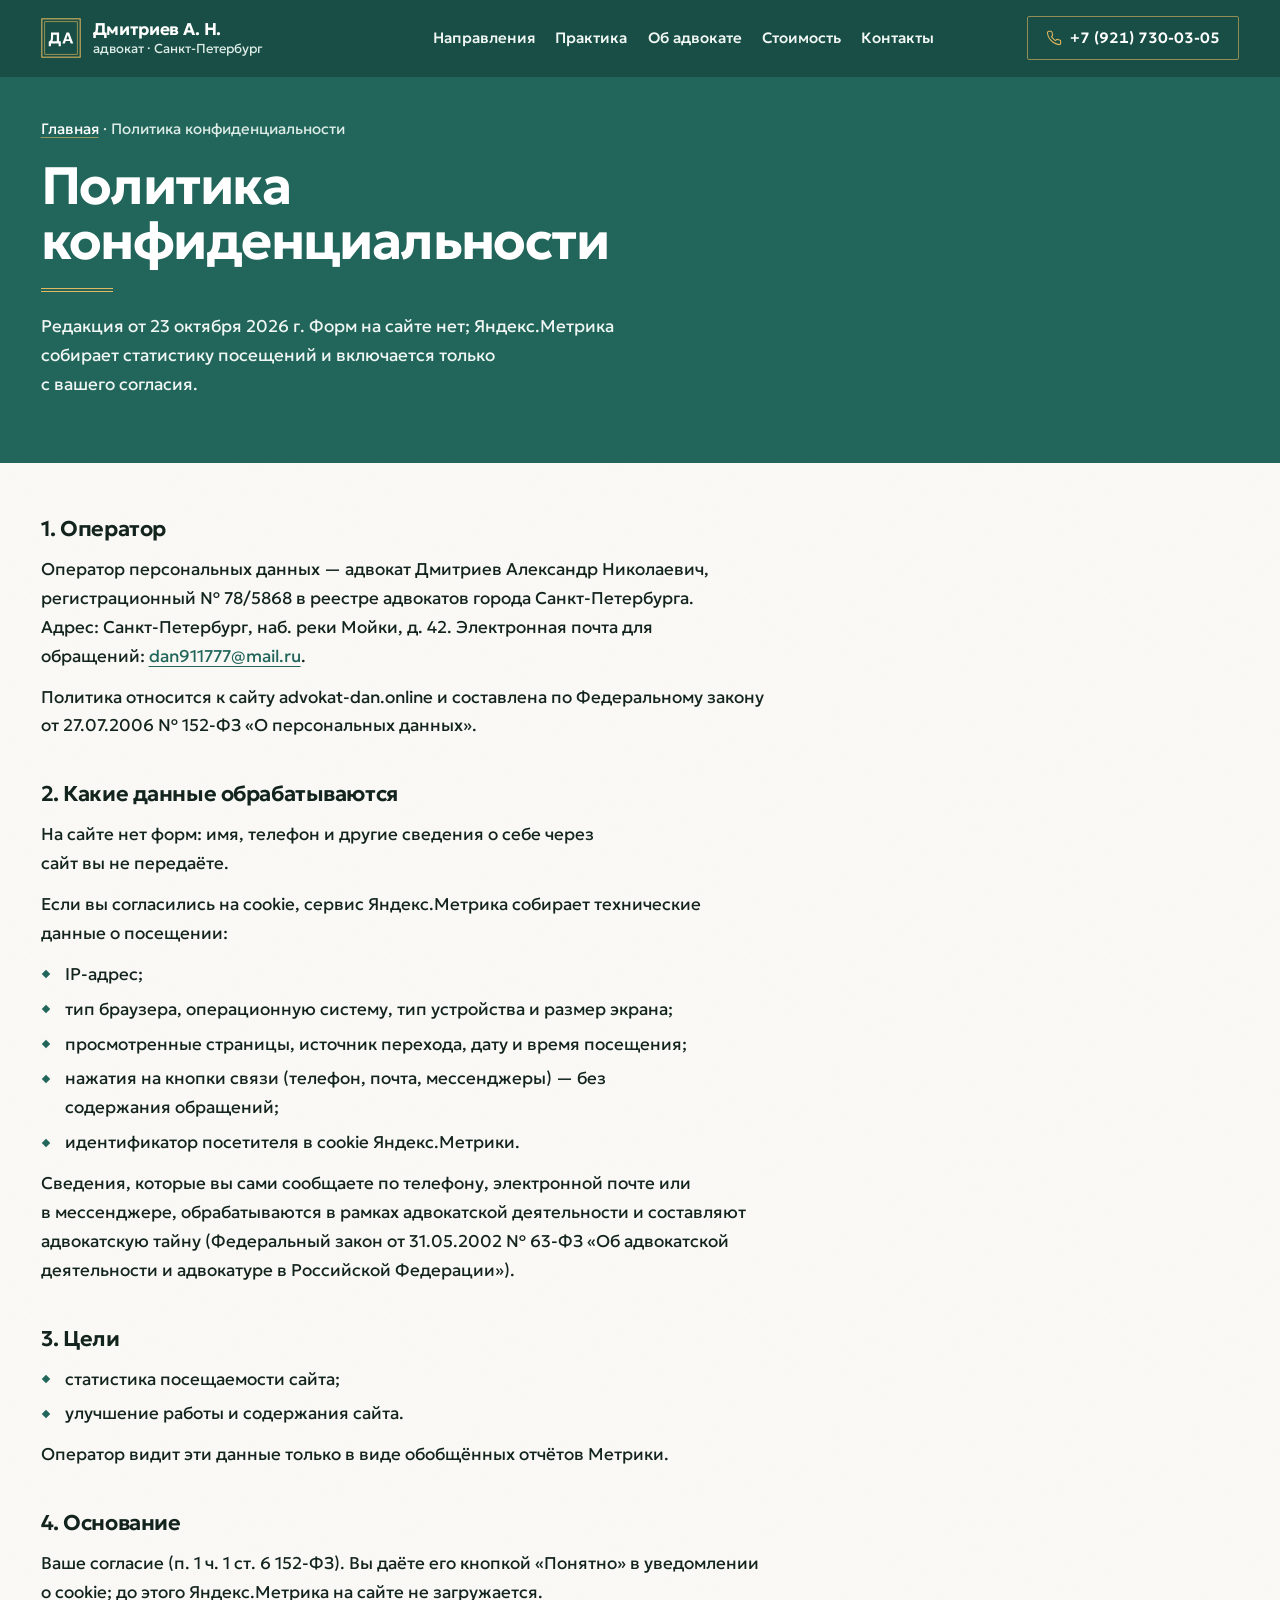
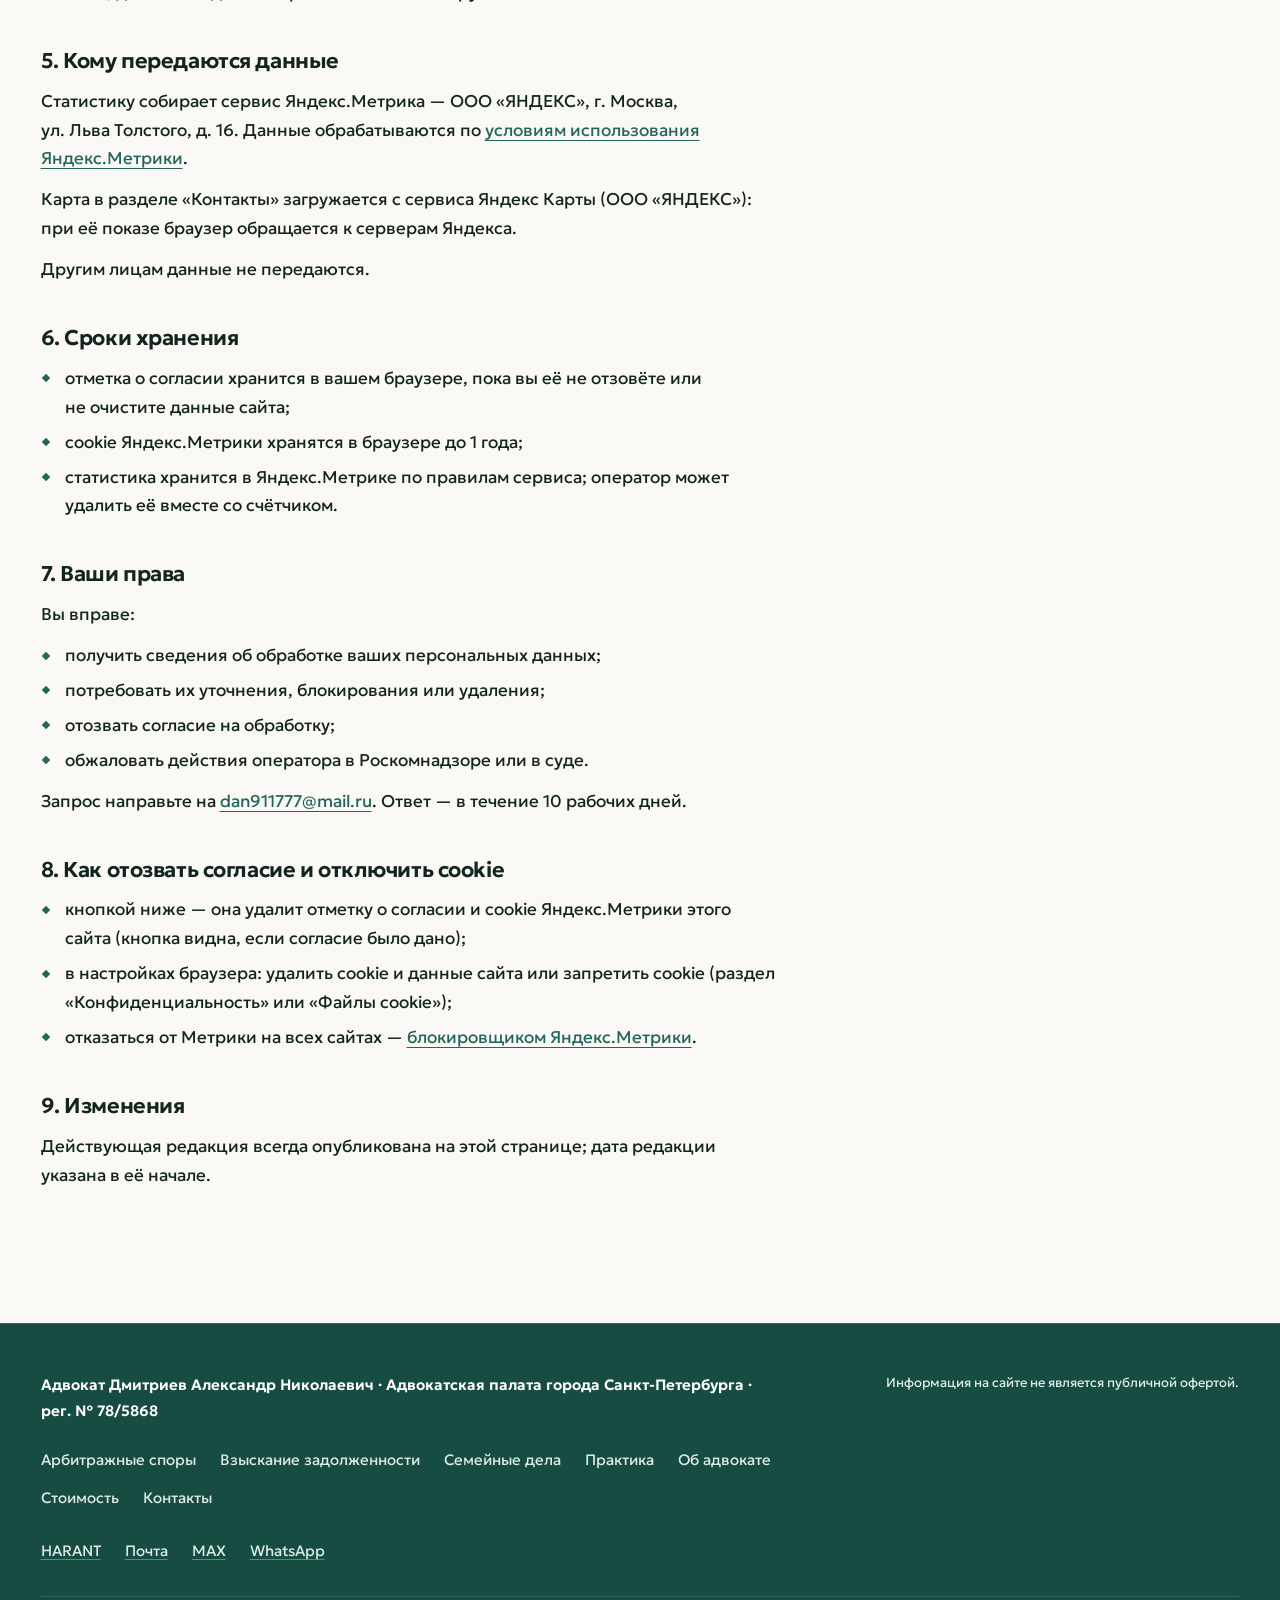
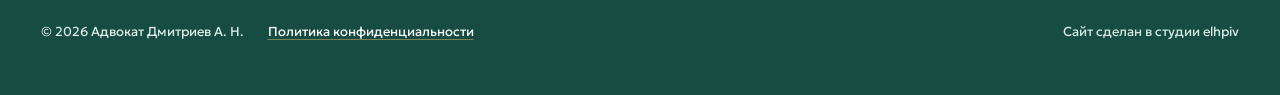
==== commit 8f0e0af4: "Telegram заменён на WhatsApp - WhatsApp +7 (952) 482-55-55 (wa.me/79524825555, номер из профиля HARA" ====
--- a/privacy/index.html
+++ b/privacy/index.html
@@ -31,7 +31,7 @@
   <link rel="icon" href="../assets/img/favicon.svg" type="image/svg+xml">
   <link rel="apple-touch-icon" href="../apple-touch-icon.png">
 
-  <script src="../js/main.min.js?v=6526861fd9" defer></script>
+  <script src="../js/main.min.js?v=a487f1f525" defer></script>
 </head>
 <body>
   <!-- SVG-спрайт иконок: один раз в разметке, дальше <use href="#…">.
@@ -52,9 +52,8 @@
     <symbol id="i-max" viewBox="0 0 24 24" fill="none" stroke="currentColor" stroke-width="1.6" stroke-linecap="round" stroke-linejoin="round">
       <path d="M21 15a2 2 0 0 1-2 2H7l-4 4V5a2 2 0 0 1 2-2h14a2 2 0 0 1 2 2z"/>
     </symbol>
-    <symbol id="i-telegram" viewBox="0 0 24 24" fill="none" stroke="currentColor" stroke-width="1.6" stroke-linecap="round" stroke-linejoin="round">
-      <path d="M22 2 11 13"/>
-      <path d="M22 2 15 22l-4-9-9-4 20-7z"/>
+    <symbol id="i-whatsapp" viewBox="0 0 24 24" fill="none" stroke="currentColor" stroke-width="1.6" stroke-linecap="round" stroke-linejoin="round">
+      <path d="M21 11.5a8.38 8.38 0 0 1-.9 3.8 8.5 8.5 0 0 1-7.6 4.7 8.38 8.38 0 0 1-3.8-.9L3 21l1.9-5.7a8.38 8.38 0 0 1-.9-3.8 8.5 8.5 0 0 1 4.7-7.6 8.38 8.38 0 0 1 3.8-.9h.5a8.48 8.48 0 0 1 8 8v.5z"/>
     </symbol>
     <!-- Монограмма: «Д» и «А» (контуры Geologica 600, без шрифта) в двойной
          рамке акцентного цвета — как гравировка на латунной табличке. Тот же
@@ -133,8 +132,8 @@
             <a class="btn btn--ghost btn--sm" href="https://max.ru/u/f9LHodD0cOLmEhBS0eUJTvw8-H2b3fWjQTTqWOR5R-0BDjd1Yk-TYRBGBNo" target="_blank" rel="noopener" data-site="max-link">
               <svg class="icon" aria-hidden="true"><use href="#i-max"/></svg>MAX
             </a>
-            <a class="btn btn--ghost btn--sm" href="https://t.me/+79217300305" target="_blank" rel="noopener" data-site="telegram-link">
-              <svg class="icon" aria-hidden="true"><use href="#i-telegram"/></svg>Telegram
+            <a class="btn btn--ghost btn--sm" href="https://wa.me/79524825555" target="_blank" rel="noopener" data-site="whatsapp-link">
+              <svg class="icon" aria-hidden="true"><use href="#i-whatsapp"/></svg>WhatsApp
             </a>
           </div>
         </div>
@@ -247,7 +246,7 @@
         <li><a href="https://harant.ru/lawyers/sankt-peterburg/dmitriev-aleksandr-nikolaevich-2/" target="_blank" rel="noopener">HARANT<span class="sr-only"> (откроется в&nbsp;новой вкладке)</span></a></li>
         <li><a href="mailto:dan911777@mail.ru" data-site="email-link">Почта</a></li>
         <li><a href="https://max.ru/u/f9LHodD0cOLmEhBS0eUJTvw8-H2b3fWjQTTqWOR5R-0BDjd1Yk-TYRBGBNo" target="_blank" rel="noopener" data-site="max-link">MAX<span class="sr-only"> (откроется в&nbsp;новой вкладке)</span></a></li>
-        <li><a href="https://t.me/+79217300305" target="_blank" rel="noopener" data-site="telegram-link">Telegram<span class="sr-only"> (откроется в&nbsp;новой вкладке)</span></a></li>
+        <li><a href="https://wa.me/79524825555" target="_blank" rel="noopener" data-site="whatsapp-link">WhatsApp<span class="sr-only"> (откроется в&nbsp;новой вкладке)</span></a></li>
       </ul>
 
       <!-- Нижняя строка: ©, политика и — мелко — студия. Ссылку на студию
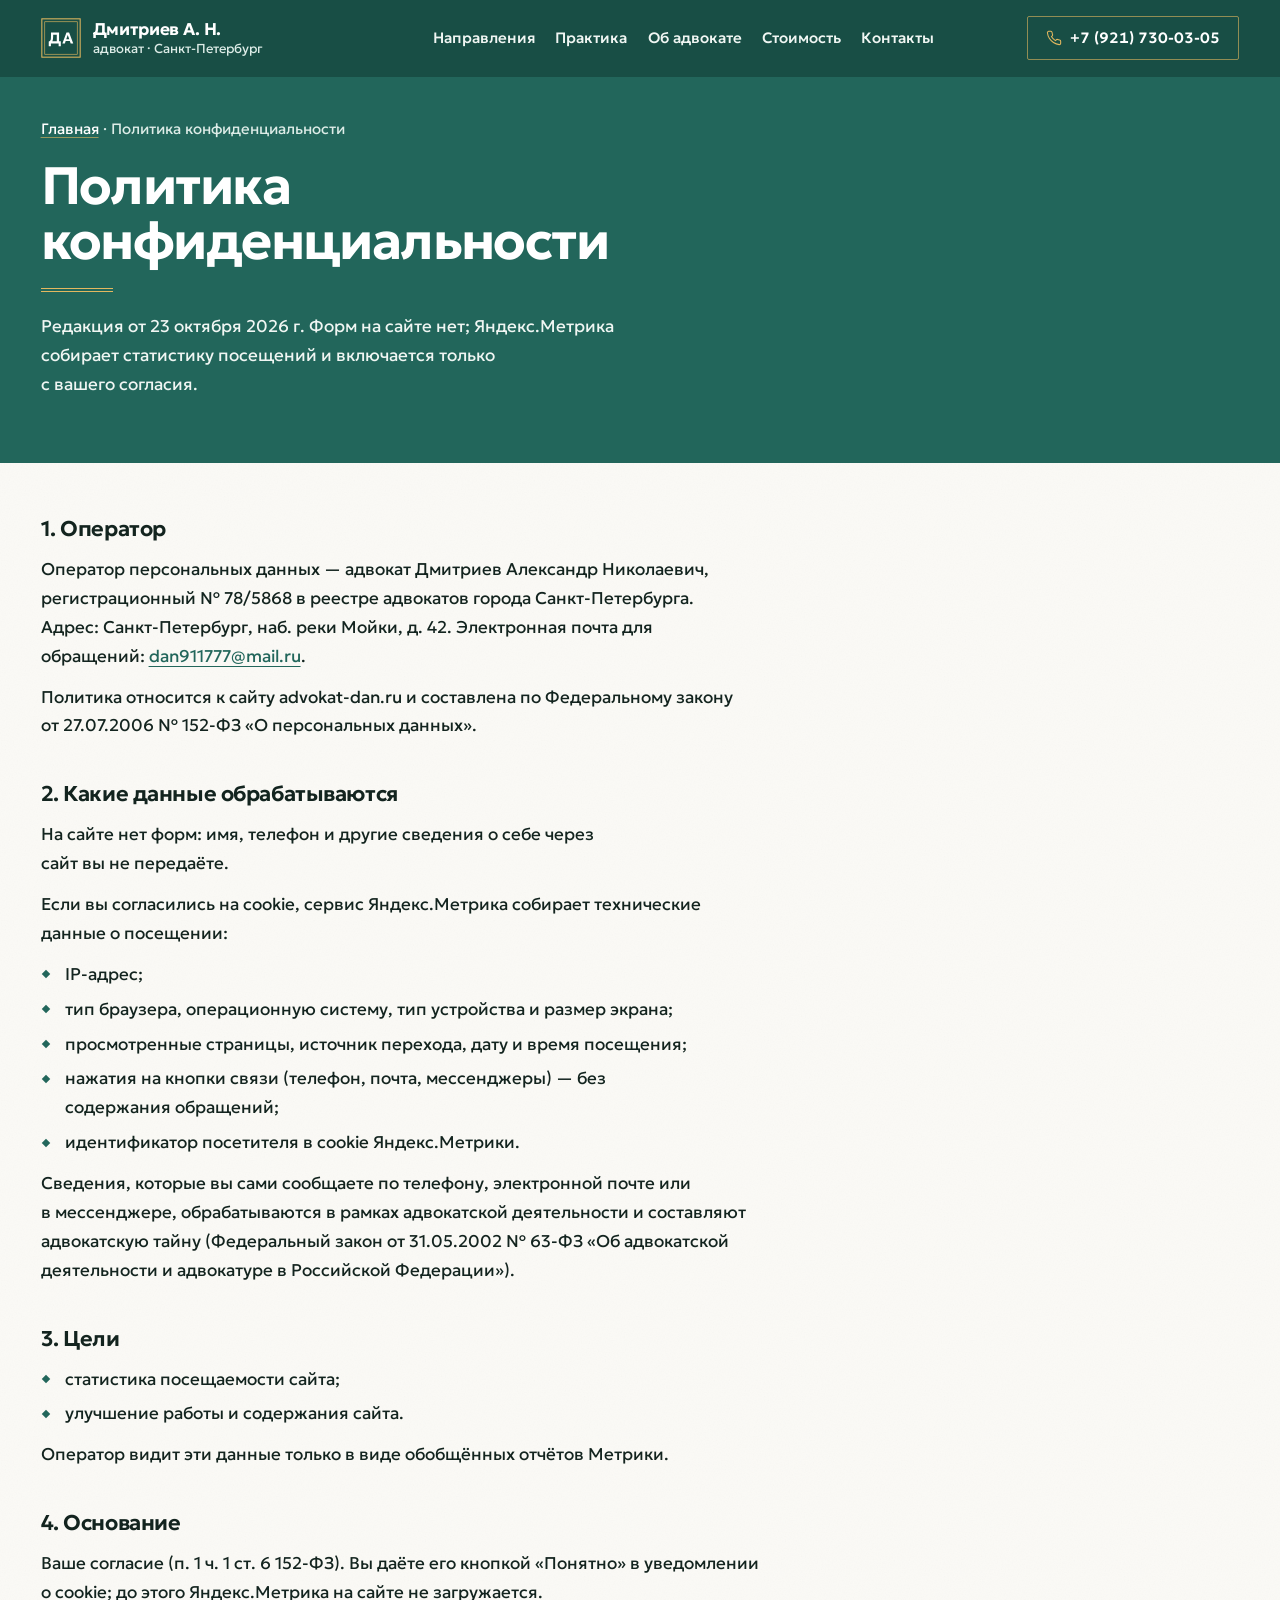
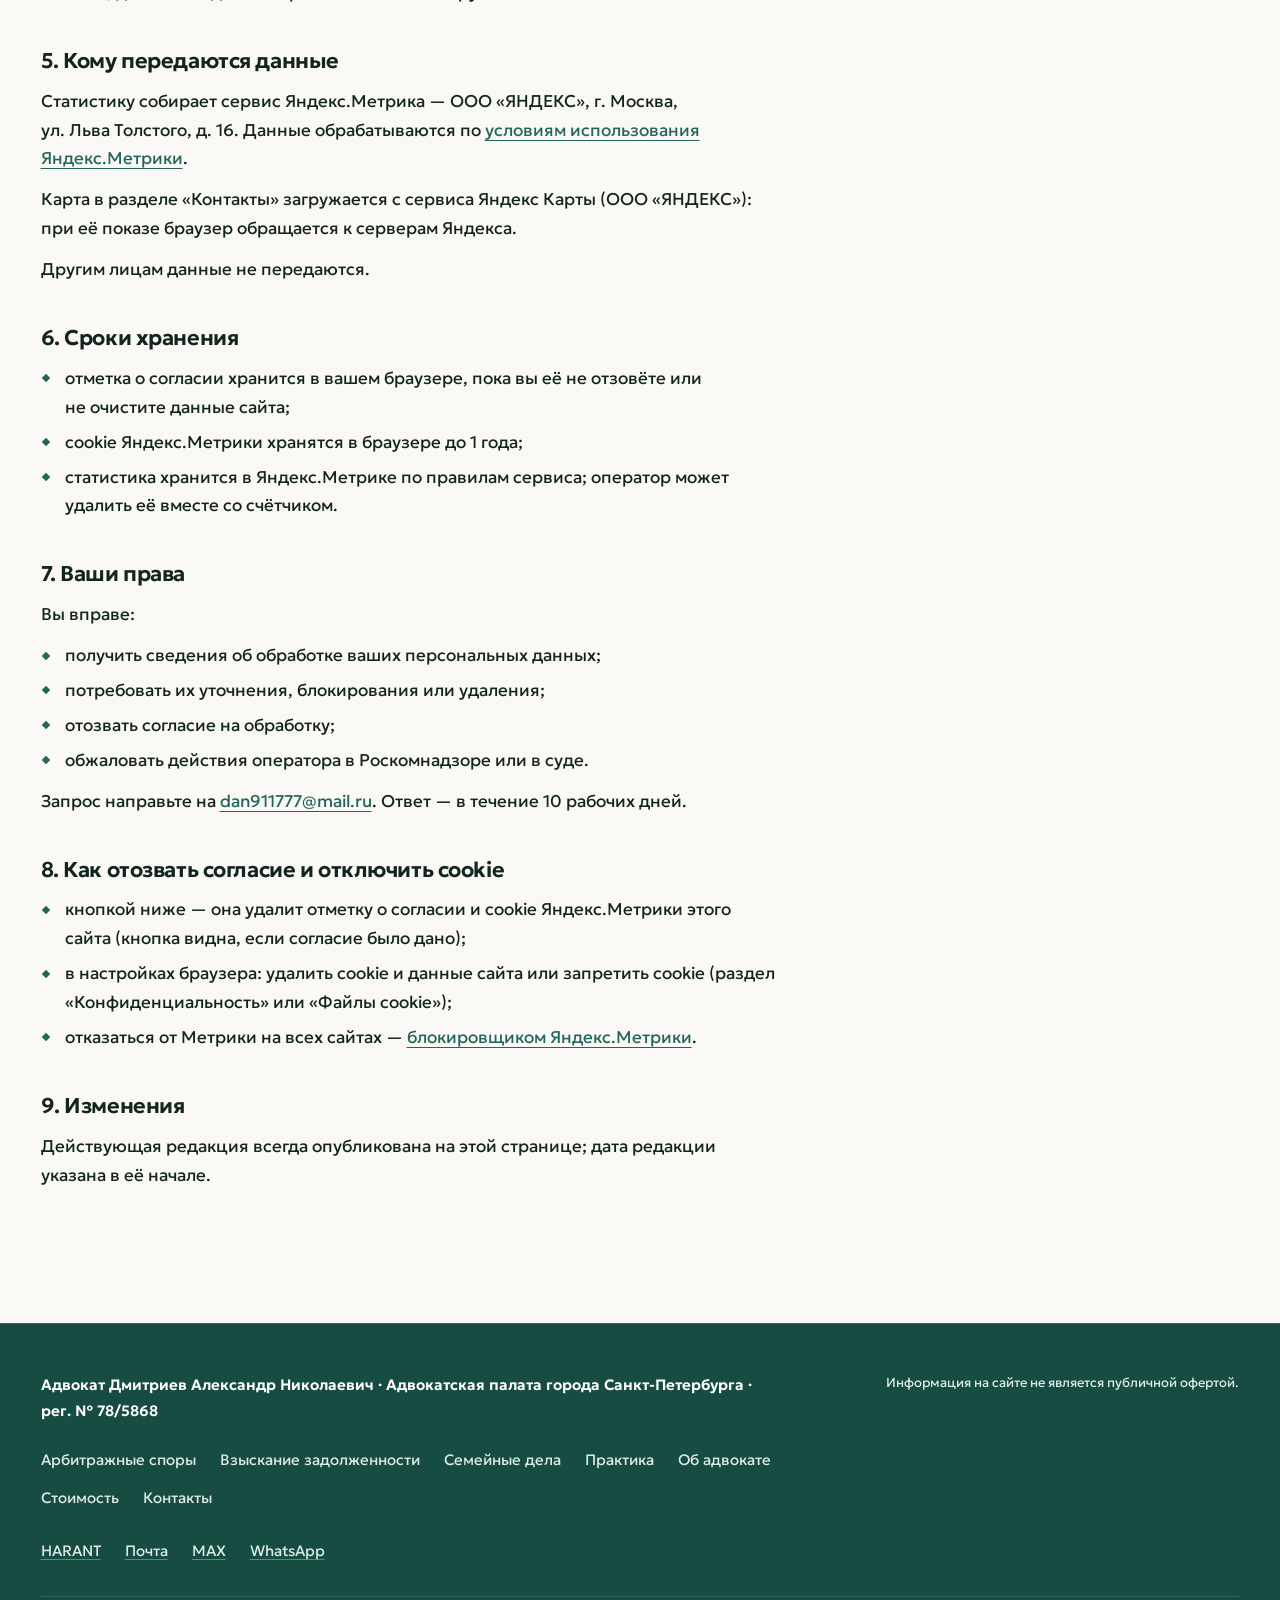
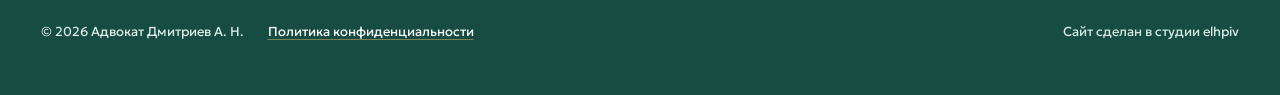
==== commit f222f767: "Домен advokat-dan.ru; новое фото клиента; «Об адвокате» без портрета - SITE_URL = https://advokat-da" ====
--- a/privacy/index.html
+++ b/privacy/index.html
@@ -10,13 +10,13 @@
   <meta name="description" content="Как сайт адвоката Дмитриева А. Н. обрабатывает технические данные и cookie Яндекс.Метрики: цели, сроки хранения, права посетителя.">
 
   <!-- Абсолютные URL подставляет build.sh из SITE_URL (как на главной) -->
-  <link rel="canonical" href="https://advokat-dan.online/privacy/">
+  <link rel="canonical" href="https://advokat-dan.ru/privacy/">
   <meta property="og:type" content="website">
   <meta property="og:locale" content="ru_RU">
   <meta property="og:site_name" content="Адвокат Дмитриев А. Н.">
   <meta property="og:title" content="Политика конфиденциальности — адвокат Дмитриев А. Н.">
-  <meta property="og:url" content="https://advokat-dan.online/privacy/">
-  <meta property="og:image" content="https://advokat-dan.online/assets/img/og-cover.jpg">
+  <meta property="og:url" content="https://advokat-dan.ru/privacy/">
+  <meta property="og:image" content="https://advokat-dan.ru/assets/img/og-cover.jpg">
 
   <meta name="theme-color" content="#174C43">
   <meta name="color-scheme" content="light">
@@ -25,7 +25,7 @@
   <script>document.documentElement.classList.add('js');</script>
 
   <link rel="preload" href="../assets/fonts/geologica-cyrillic.woff2" as="font" type="font/woff2" crossorigin>
-  <link rel="stylesheet" href="../css/style.min.css?v=7753379c09">
+  <link rel="stylesheet" href="../css/style.min.css?v=8698e0eed3">
 
   <link rel="icon" href="../favicon.ico" sizes="32x32">
   <link rel="icon" href="../assets/img/favicon.svg" type="image/svg+xml">
@@ -160,7 +160,7 @@
         <article class="doc">
           <h2>1. Оператор</h2>
           <p>Оператор персональных данных&nbsp;— адвокат Дмитриев Александр Николаевич, регистрационный №&nbsp;78/5868 в&nbsp;реестре адвокатов города <span class="nowrap">Санкт-Петербурга</span>. Адрес: <span class="nowrap">Санкт-Петербург</span>, наб.&nbsp;реки Мойки, д.&nbsp;42. Электронная почта для обращений: <a href="mailto:dan911777@mail.ru" data-site="email-link">dan911777@mail.ru</a>.</p>
-          <p>Политика относится к&nbsp;сайту advokat-dan.online и&nbsp;составлена по&nbsp;Федеральному закону от&nbsp;27.07.2006 №&nbsp;152-ФЗ «О&nbsp;персональных данных».</p>
+          <p>Политика относится к&nbsp;сайту advokat-dan.ru и&nbsp;составлена по&nbsp;Федеральному закону от&nbsp;27.07.2006 №&nbsp;152-ФЗ «О&nbsp;персональных данных».</p>
 
           <h2>2. Какие данные обрабатываются</h2>
           <p>На&nbsp;сайте нет форм: имя, телефон и&nbsp;другие сведения о&nbsp;себе через сайт вы&nbsp;не&nbsp;передаёте.</p>
--- a/css/style.min.css
+++ b/css/style.min.css
@@ -1 +1 @@
-@font-face{font-family:Geologica;font-style:normal;font-weight:100 900;font-display:swap;src:url('../assets/fonts/geologica-cyrillic-ext.woff2') format('woff2');unicode-range:U+0460-052F,U+1C80-1C8A,U+20B4,U+2DE0-2DFF,U+A640-A69F,U+FE2E-FE2F}@font-face{font-family:Geologica;font-style:normal;font-weight:100 900;font-display:swap;src:url('../assets/fonts/geologica-cyrillic.woff2') format('woff2');unicode-range:U+0301,U+0400-045F,U+0490-0491,U+04B0-04B1,U+2116}@font-face{font-family:Geologica;font-style:normal;font-weight:100 900;font-display:swap;src:url('../assets/fonts/geologica-latin-ext.woff2') format('woff2');unicode-range:U+0100-02BA,U+02BD-02C5,U+02C7-02CC,U+02CE-02D7,U+02DD-02FF,U+0304,U+0308,U+0329,U+1D00-1DBF,U+1E00-1E9F,U+1EF2-1EFF,U+2020,U+20A0-20AB,U+20AD-20C0,U+2113,U+2C60-2C7F,U+A720-A7FF}@font-face{font-family:Geologica;font-style:normal;font-weight:100 900;font-display:swap;src:url('../assets/fonts/geologica-latin.woff2') format('woff2');unicode-range:U+0000-00FF,U+0131,U+0152-0153,U+02BB-02BC,U+02C6,U+02DA,U+02DC,U+0304,U+0308,U+0329,U+2000-206F,U+20AC,U+2122,U+2191,U+2193,U+2212,U+2215,U+FEFF,U+FFFD}@font-face{font-family:'Geologica Fallback';src:local('Arial'),local('ArialMT');size-adjust:106.41%;ascent-override:91.63%;descent-override:25.84%;line-gap-override:0%}:root{--p-hero:#22665B;--p-band:#22665B;--p-deep:#174C43;--p-deep-rgb:23 76 67;--p-plate:#22665B;--p-light:#FBFAF6;--p-paper:#ECF3EF;--d-fg:#FFFFFF;--d-fg-rgb:255 255 255;--d-strong:#F0F6F3;--d-muted:#DDECE7;--d-label:#D6E8E2;--d-accent:#E3B85F;--d-accent-rgb:227 184 95;--d-accent-hover:#EDCA80;--d-accent-text:#F8E0A8;--d-cta-fg:#123A33;--l-fg:#13241F;--l-fg-rgb:19 36 31;--l-muted:#4A5A55;--l-card:#FFFFFF;--l-accent:#22665B;--l-accent-rgb:34 102 91;--l-cta-bg:#22665B;--l-cta-fg:#FFFFFF;--l-cta-hover:#1C5249;color-scheme:light}.scheme-dark,.theme-band,.theme-deep,.theme-hero,:root{--fg:var(--d-fg);--strong:var(--d-strong);--muted:var(--d-muted);--label:var(--d-label);--line:rgb(var(--d-fg-rgb) / 0.13);--line-strong:rgb(var(--d-fg-rgb) / 0.26);--card:rgb(255 255 255 / 0.05);--accent:var(--d-accent);--accent-text:var(--d-accent-text);--cta-bg:var(--d-accent);--cta-fg:var(--d-cta-fg);--cta-hover:var(--d-accent-hover);--tint:rgb(var(--d-accent-rgb) / 0.12);--focus:var(--d-fg)}.scheme-light,.theme-light,.theme-paper{--fg:var(--l-fg);--strong:var(--l-fg);--muted:var(--l-muted);--label:var(--l-muted);--line:rgb(var(--l-fg-rgb) / 0.14);--line-strong:rgb(var(--l-fg-rgb) / 0.3);--card:var(--l-card);--accent:var(--l-accent);--accent-text:var(--l-accent);--cta-bg:var(--l-cta-bg);--cta-fg:var(--l-cta-fg);--cta-hover:var(--l-cta-hover);--tint:rgb(var(--l-accent-rgb) / 0.08);--focus:var(--l-cta-bg)}:root{--font:'Geologica','Geologica Fallback',system-ui,-apple-system,'Segoe UI',Roboto,Arial,sans-serif;--fs-h1:clamp(2.75rem, 1.982rem + 3.839vw, 5.375rem);--fs-h2:clamp(1.625rem, 1.304rem + 1.607vw, 2.75rem);--fs-h3:clamp(1.125rem, 1.054rem + 0.357vw, 1.375rem);--fs-lead:clamp(1.0625rem, 0.991rem + 0.357vw, 1.3125rem);--fs-numeral:clamp(2.5rem, 1.929rem + 2.857vw, 4.5rem);--fs-body:1.0625rem;--fs-small:0.9375rem;--fs-micro:0.8125rem;--space-section:clamp(4.5rem, 3.214rem + 6.429vw, 9rem);--space-block:clamp(2rem, 1.571rem + 2.143vw, 3.5rem);--container:75rem;--gutter:clamp(1.25rem, 0.821rem + 2.143vw, 2.75rem);--radius:2px;--rule:4px;--ease-out:cubic-bezier(0.22, 1, 0.36, 1);--t-hover:0.5s;--t-intro:0.9s;--intro-shift:0.75rem;--header-h:4rem;--bar-h:3.5rem}*,::after,::before{box-sizing:border-box}html{-webkit-text-size-adjust:100%;text-size-adjust:100%}blockquote,body,dd,dl,figure,h1,h2,h3,h4,ol,p,ul{margin:0}ol,ul{padding:0;list-style:none}iframe,img,svg{display:block;max-width:100%}button{padding:0;border:0;background:0 0;color:inherit;font:inherit;cursor:pointer}address{font-style:normal}[hidden]{display:none!important}html{scroll-padding-top:var(--header-h)}body{min-height:100vh;background-color:var(--p-deep);color:var(--d-fg);font-family:var(--font);font-size:var(--fs-body);font-weight:400;line-height:1.7;font-kerning:normal;overflow-wrap:break-word;-webkit-font-smoothing:antialiased;-moz-osx-font-smoothing:grayscale}h1,h2,h3,h4{font-weight:600;line-height:1.14;letter-spacing:-.02em;text-wrap:balance}h2{font-size:var(--fs-h2);font-weight:620}h3{font-size:var(--fs-h3);letter-spacing:-.01em}dd,dt,li,p{text-wrap:pretty}a{color:inherit;text-decoration-thickness:1px;text-underline-offset:0.22em}a[href^='tel:']{white-space:nowrap}::selection{background-color:var(--d-accent);color:var(--d-cta-fg)}:focus-visible{outline:2px solid var(--focus);outline-offset:3px;border-radius:var(--radius)}[tabindex='-1']:focus{outline:0}.container{width:100%;max-width:calc(var(--container) + var(--gutter) * 2);margin-inline:auto;padding-inline:max(var(--gutter),env(safe-area-inset-left)) max(var(--gutter),env(safe-area-inset-right))}.section{position:relative;isolation:isolate;padding-block:var(--space-section);content-visibility:auto;contain-intrinsic-size:auto 60rem}.is-fully-rendered .section{content-visibility:visible}.plinth>.container,.section>.container{position:relative;z-index:1}.section__title{max-width:46rem;margin-bottom:var(--space-block)}.section__title::before{content:'';display:block;width:2.5rem;height:var(--rule);margin-bottom:1.25rem;border-block:1px solid var(--accent)}.chapter+.chapter,.section--joined{padding-top:calc(var(--space-section) * .6)}.chapter:has(+ .chapter),.section:has(+ .section--joined){padding-bottom:calc(var(--space-section) * .6)}.chapter+.chapter::before,.section--joined::before{content:'';position:absolute;top:0;right:max(var(--gutter),(100% - var(--container)) / 2);left:max(var(--gutter),(100% - var(--container)) / 2);z-index:1;height:var(--rule);border-block:1px solid var(--line-strong)}.theme-band,.theme-deep,.theme-hero,.theme-light,.theme-paper{background-color:var(--bg);color:var(--fg)}.theme-hero{--bg:var(--p-hero)}.theme-band{--bg:var(--p-band)}.theme-deep{--bg:var(--p-deep)}.theme-light{--bg:var(--p-light)}.theme-paper{--bg:var(--p-paper)}.theme-light::after,.theme-paper::after{content:'';position:absolute;inset:0;z-index:0;background-image:url("data:image/svg+xml,%3Csvg xmlns='http://www.w3.org/2000/svg' width='180' height='180'%3E%3Cfilter id='n'%3E%3CfeTurbulence type='fractalNoise' baseFrequency='0.75' numOctaves='2' stitchTiles='stitch'/%3E%3CfeColorMatrix type='saturate' values='0'/%3E%3C/filter%3E%3Crect width='100%25' height='100%25' filter='url(%23n)'/%3E%3C/svg%3E");background-size:180px;opacity:.05;pointer-events:none}.is-menu-open{overflow:hidden}.sprite{position:absolute;overflow:hidden}.icon{flex:none;width:1.15em;height:1.15em}.skip-link{position:absolute;top:.5rem;left:var(--gutter);z-index:100;padding:.75rem 1.125rem;border-radius:var(--radius);background-color:var(--d-fg);color:var(--p-deep);font-weight:600;text-decoration:none;transform:translateY(-200%);transition:transform .2s var(--ease-out)}.skip-link:focus{transform:none}.btn{display:inline-flex;align-items:center;justify-content:center;gap:.625rem;min-height:3.25rem;padding:.875rem 1.625rem;border:1px solid transparent;border-radius:var(--radius);font-family:var(--font);font-size:.9375rem;font-weight:600;line-height:1.2;text-align:center;text-decoration:none;touch-action:manipulation;-webkit-tap-highlight-color:transparent;transition:background-color var(--t-hover) var(--ease-out),border-color var(--t-hover) var(--ease-out),color var(--t-hover) var(--ease-out)}.btn .icon{width:1.125rem;height:1.125rem}.btn--primary{border-color:var(--cta-bg);background-color:var(--cta-bg);color:var(--cta-fg)}.btn--secondary{border-color:var(--accent);color:var(--fg)}.btn--ghost{border-color:var(--line-strong);color:var(--fg)}.btn--sm{min-height:2.75rem;padding:.5rem 1rem;font-size:.875rem}.btn--sm .icon{width:1rem;height:1rem}.btn:active{transform:translateY(1px)}.link-arrow{display:inline-flex;align-items:center;gap:.375rem;color:var(--fg);font-weight:600;text-decoration:underline;text-decoration-color:var(--accent);text-underline-offset:0.3em}.link-arrow .icon{width:1rem;height:1rem;color:var(--accent);transition:transform var(--t-hover) var(--ease-out)}.numeral{display:inline-block;padding:.16em .04em .16em .09em;border-block:max(1px,0.03em) solid currentColor;line-height:.7;letter-spacing:.05em}.header{position:relative;z-index:50;background-color:var(--p-deep);color:var(--d-fg)}.js .header{position:fixed;top:0;right:0;left:0;background-color:rgb(var(--p-deep-rgb) / .96);border-bottom:1px solid transparent;transition:transform var(--t-hover) var(--ease-out),background-color var(--t-hover) var(--ease-out),border-color var(--t-hover) var(--ease-out)}@supports ((-webkit-backdrop-filter:blur(1px)) or (backdrop-filter:blur(1px))){.js .header{background-color:rgb(var(--p-deep-rgb) / .88);-webkit-backdrop-filter:blur(16px);backdrop-filter:blur(16px)}}.js .header--solid{background-color:rgb(var(--p-deep-rgb) / .97);border-bottom-color:rgb(var(--d-accent-rgb) / .22)}.header--hidden{transform:translateY(-100%)}.header:focus-within{transform:none}.is-menu-open .header{background-color:var(--p-deep)}.header-sentinel{position:absolute;top:0;left:0;width:1px;visibility:hidden;pointer-events:none}.header__inner{display:flex;flex-wrap:wrap;align-items:center;gap:.25rem 1rem;min-height:var(--header-h);padding-block:0.5rem}.js .header__inner{flex-wrap:nowrap;height:var(--header-h);padding-block:0}.header__phone{display:none;align-items:center;gap:.5rem;min-height:2.75rem;padding:.5rem 1.125rem;border:1px solid rgb(var(--d-accent-rgb) / .6);border-radius:var(--radius);color:var(--d-fg);font-size:var(--fs-small);font-weight:600;font-variant-numeric:tabular-nums;text-decoration:none;white-space:nowrap}.header__phone .icon{width:1rem;height:1rem;color:var(--d-accent)}.brand{display:flex;align-items:center;gap:.75rem;min-height:2.75rem;margin-right:auto;color:var(--d-fg);line-height:1.25;text-decoration:none}.brand__mark{flex:none;width:2.5rem;height:2.5rem}.brand__text{display:flex;flex-direction:column}.brand__name{font-size:1.0625rem;font-weight:650;letter-spacing:-.01em}.brand__role{display:none;color:var(--d-muted);font-size:var(--fs-micro);font-weight:400;white-space:nowrap}.burger{display:none}.js .burger{order:1;display:inline-flex;align-items:center;justify-content:center;gap:.75rem;min-width:2.75rem;min-height:2.75rem;margin-right:-.5rem;padding-inline:0.5rem;color:var(--d-fg);font-size:var(--fs-small);font-weight:600}.burger__label{position:absolute;width:1px;height:1px;overflow:hidden;clip-path:inset(50%);white-space:nowrap}.burger__box{position:relative;width:1.375rem;height:.625rem}.burger__line{position:absolute;left:0;width:100%;height:1.5px;background-color:currentColor;transition:top .35s var(--ease-out),transform .35s var(--ease-out)}.burger__line:first-child{top:0}.burger__line:last-child{top:calc(100% - 1.5px)}.burger[aria-expanded=true] .burger__line{top:calc(50% - .75px)}.burger[aria-expanded=true] .burger__line:first-child{transform:rotate(45deg)}.burger[aria-expanded=true] .burger__line:last-child{transform:rotate(-45deg)}.menu{flex-basis:100%}.menu__contacts{display:none}.js .menu{position:absolute;top:100%;left:0;right:0;display:flex;flex-direction:column;gap:2.5rem;height:calc(100vh - var(--header-h));height:calc(100dvh - var(--header-h));padding:.5rem max(var(--gutter),env(safe-area-inset-right)) calc(2rem + env(safe-area-inset-bottom)) max(var(--gutter),env(safe-area-inset-left));overflow-y:auto;overscroll-behavior:contain;background-color:var(--p-deep);opacity:0;visibility:hidden;transform:translateY(-.5rem);transition:opacity .35s var(--ease-out),transform .35s var(--ease-out),visibility 0s linear .35s}.js .menu--open{opacity:1;visibility:visible;transform:none;transition-delay:0s}.js .menu__contacts{display:grid;gap:1rem;margin-top:auto}.menu__phone{color:var(--d-fg);font-size:1.625rem;font-weight:650;font-variant-numeric:tabular-nums;text-decoration:none}.menu__hours{margin-top:-.75rem;color:var(--d-muted);font-size:var(--fs-small)}.menu__actions{display:flex;flex-wrap:wrap;gap:.75rem}.menu__actions .btn{flex:1 1 0}.menu__actions .menu__mail{flex-basis:100%}.nav__list{display:flex;flex-wrap:wrap;gap:0 1.25rem}.nav__link{display:inline-block;padding-block:0.5rem;color:var(--d-fg);font-weight:500;text-decoration:none;white-space:nowrap}.js .nav__list{flex-direction:column}.js .nav__link{display:block;padding-block:1.125rem;border-bottom:1px solid rgb(var(--d-fg-rgb) / .08);font-size:1.75rem;font-weight:600;letter-spacing:-.02em;line-height:1.2}.js .nav__link--active::after{content:'';display:inline-block;width:.4375rem;height:.4375rem;margin-left:.875rem;background-color:var(--d-accent);vertical-align:middle;transform:rotate(45deg)}.hero{position:relative;isolation:isolate;overflow:hidden}.hero__inner{position:relative;z-index:1;padding-block:0 clamp(2.5rem,1.786rem + 3.571vw,4rem)}.js .hero__inner{padding-top:var(--header-h)}.hero__figure{position:relative;height:clamp(13rem,100vh - 31rem,28rem);height:clamp(13rem,100svh - 31rem,28rem);margin:0 calc(-1 * var(--gutter)) 1.25rem}.hero__figure::before{content:'';position:absolute;inset:4% 0 0;z-index:-1;background:radial-gradient(closest-side at 50% 42%,rgb(255 255 255 / .14),rgb(255 255 255 / .05) 62%,transparent);pointer-events:none}.hero__figure picture{display:block;width:min(100%,26rem);height:100%;margin-inline:auto;-webkit-mask-image:linear-gradient(to bottom,#000 70%,transparent 98%);mask-image:linear-gradient(to bottom,#000 70%,transparent 98%)}.hero__photo{width:100%;height:100%;object-fit:cover;object-position:50% 0}.hero__content{container-type:inline-size}.hero__meta{max-width:34rem;margin-bottom:1rem;color:var(--muted);font-size:var(--fs-micro);font-weight:500;line-height:1.55}.hero__title{font-size:var(--fs-h1);font-size:min(var(--fs-h1), 100cqi / 6.2);font-weight:650;line-height:1;letter-spacing:-.03em}.hero__surname{display:block}.hero__given{display:block;margin-top:.3em;color:var(--strong);font-size:.5em;font-weight:300;letter-spacing:-.01em;line-height:1.15}.hero__title::after{content:'';display:block;width:4.5rem;height:var(--rule);margin-top:clamp(1rem,.75rem + 1vw,1.75rem);border-block:1px solid var(--accent)}.hero__lead{max-width:36rem;margin-top:clamp(1rem,.75rem + 1vw,1.75rem);color:var(--strong);font-size:var(--fs-lead);line-height:1.5}.hero__actions{display:grid;gap:.75rem;margin-top:1.5rem}.hero__more{display:flex;flex-wrap:wrap;align-items:center;gap:.75rem 1.25rem;margin-top:.75rem}.contacts__messengers,.hero__messengers{display:flex;gap:.75rem;flex:1 1 100%}.contacts__messengers .btn,.hero__messengers .btn{flex:1 1 0}.hero__note{color:var(--accent-text);font-size:var(--fs-small);font-weight:600}.js [data-intro]{opacity:0;transform:translate3d(0,var(--intro-shift),0);transition:opacity var(--t-intro) var(--ease-out),transform var(--t-intro) var(--ease-out);animation:failsafe-show 0s linear 4s forwards}.is-loaded [data-intro]{opacity:1;transform:none}.is-loaded .hero__lead{transition-delay:0.1s}.is-loaded .hero__actions{transition-delay:0.2s}.is-loaded .hero__more{transition-delay:0.3s}.plinth{position:relative;isolation:isolate;border-top:1px solid rgb(var(--d-accent-rgb) / .28)}.plinth__list{display:grid}.plinth__item{display:grid;gap:.125rem;padding-block:0.75rem;border-bottom:1px solid var(--line)}.plinth__item:last-child{border-bottom:0}.plinth__label{color:var(--label);font-size:var(--fs-micro);font-weight:500}.plinth__value{font-size:var(--fs-small);font-weight:500;line-height:1.5}.directions{position:relative;isolation:isolate;padding-block:clamp(2.25rem,1.75rem + 2.5vw,4rem)}.directions>.container{position:relative;z-index:1}.directions__title{margin-bottom:1.25rem;font-size:var(--fs-h3);font-weight:600}.directions__list{display:grid;gap:.75rem}.direction{position:relative;display:grid;grid-template-columns:minmax(0,1fr) auto;align-content:start;gap:.75rem 1rem;height:100%;padding:1.375rem 1.375rem 1.5rem;overflow:hidden;border:1px solid var(--line);border-radius:var(--radius);background-color:var(--card);color:var(--fg);text-decoration:none;transition:border-color var(--t-hover) var(--ease-out)}.direction::before{content:'';position:absolute;top:0;bottom:0;left:0;width:3px;background-color:var(--accent);transform:scaleY(0);transform-origin:top;transition:transform var(--t-hover) var(--ease-out)}.direction__num{justify-self:start;color:var(--accent);font-size:1.375rem;font-weight:300}.direction__arrow{width:1.125rem;height:1.125rem;color:var(--accent);transition:transform var(--t-hover) var(--ease-out)}.direction__body{grid-column:1/-1;display:grid;gap:.375rem}.direction__name{font-size:1.125rem;font-weight:600;line-height:1.3}.direction__desc{color:var(--muted);font-size:var(--fs-small);line-height:1.5}.chapter__grid{display:grid;grid-template-columns:minmax(0,1fr);align-items:start}.chapter__num{display:flex;margin-bottom:1.25rem;color:var(--accent);font-size:var(--fs-numeral);font-weight:200}.chapter__title{margin-bottom:1rem}.chapter__title::before{display:none}.chapter__lead{max-width:34rem;color:var(--muted);font-size:var(--fs-lead);line-height:1.5}.clauses{margin-top:var(--space-block);border-top:1px solid var(--line-strong)}.clause{position:relative;padding:1.25rem 0 1.25rem 1.625rem;border-bottom:1px solid var(--line)}.clause::before{content:'';position:absolute;top:calc(1.25rem + var(--fs-h3) * .65 - .21875rem);left:.125rem;width:.4375rem;height:.4375rem;background-color:var(--accent);transform:rotate(45deg)}.clause__title{line-height:1.3}.clause__desc{max-width:36rem;margin-top:.375rem;color:var(--muted);font-size:var(--fs-small);line-height:1.6}.chapter__note{margin-top:1.5rem;font-size:var(--fs-small)}.fee{margin-top:var(--space-block);padding:clamp(1.625rem,1.411rem + 1.071vw,2.375rem);border:1px solid var(--line-strong);border-radius:var(--radius);background-color:var(--card);box-shadow:inset 0 0 0 6px var(--card),inset 0 0 0 7px var(--line)}.fee__title{margin-bottom:.5rem;font-size:var(--fs-h3)}.fee__list{margin-bottom:1.5rem}.fee__row{display:grid;align-items:baseline;gap:.125rem 1rem;padding-block:0.875rem;border-bottom:1px solid var(--line);font-size:var(--fs-small)}.fee__row dt{color:var(--muted);line-height:1.45}.fee__row dd{font-weight:650;white-space:nowrap}.fee__row--free dt{color:var(--fg);font-weight:600}.fee__row--free dd{color:var(--accent-text)}.fee__actions{display:grid;gap:.75rem}.practice{display:grid;grid-template-columns:minmax(0,1fr);gap:var(--space-block)}.tenure__value{font-size:clamp(5.5rem, 4rem + 7.5vw, 10.5rem);font-weight:200;line-height:.82;letter-spacing:-.05em;font-variant-numeric:lining-nums}.tenure__plus{color:var(--accent);font-weight:300}.tenure__label{margin-top:1rem;font-size:var(--fs-h3);font-weight:600;line-height:1.3}.tenure__text{max-width:24rem;margin-top:.75rem;color:var(--muted)}.practice__charts{display:grid;gap:var(--space-block)}.chart__title{margin-bottom:1rem;font-size:var(--fs-h3);font-weight:600;letter-spacing:-.01em;line-height:1.25}.chart__note{margin-top:.75rem;color:var(--muted);font-size:var(--fs-micro)}.tally{border-top:1px solid var(--line-strong)}.tally__item{display:grid;grid-template-columns:minmax(0,1fr) 5.25rem 1.25rem;align-items:center;gap:1rem;padding-block:0.6875rem;border-bottom:1px solid var(--line);font-size:var(--fs-small);font-weight:500;line-height:1.4}.tally__units{display:block;width:calc(var(--v) * 1.0625rem - .3125rem);height:.75rem;background:repeating-linear-gradient(90deg,var(--accent) 0 .75rem,transparent .75rem 1.0625rem)}.tally__value{font-weight:650;font-variant-numeric:tabular-nums;text-align:right}.years{--cell:0.875rem;--step:1.1875rem;display:flex;align-items:flex-end;padding-top:.5rem}.years__item{position:relative;display:flex;flex:1 1 0;flex-direction:column;align-items:center}.years__value{order:1;margin-bottom:.5rem;font-weight:650;font-variant-numeric:tabular-nums}.years__units{order:2;display:block;width:2rem;height:calc(var(--v) * var(--step) - (var(--step) - var(--cell)));margin-bottom:.5rem;background:repeating-linear-gradient(0deg,var(--accent) 0 var(--cell),transparent var(--cell) var(--step))}.years__label{position:relative;order:3;align-self:stretch;padding-top:.625rem;border-top:1px solid var(--line-strong);color:var(--muted);font-size:var(--fs-small);text-align:center}.years__item--after-gap{margin-left:1.75rem}.years__item--after-gap .years__label::before{content:'';position:absolute;top:-.5rem;left:-1.25rem;width:.625rem;height:1rem;border-inline:1px solid var(--line-strong);transform:skewX(-24deg)}.years__item--partial .years__units{opacity:.5}.cities{margin-top:var(--space-section);padding-top:var(--space-block);border-top:1px solid var(--line-strong)}.cities__title{font-size:clamp(1.375rem, 1.232rem + .714vw, 1.875rem)}.cities__lead{max-width:38rem;margin-top:.75rem;color:var(--muted)}.cities__grid{display:grid;gap:1.25rem;margin-top:var(--space-block)}.city{padding:1.5rem;border:1px solid var(--line);border-radius:var(--radius);background-color:var(--card)}.city__name{font-size:var(--fs-h3);line-height:1.25}.city__text{margin-top:.5rem;color:var(--muted);font-size:var(--fs-small)}.cases{display:flex;flex-wrap:wrap;gap:.5rem;margin-top:1rem}.cases__item{padding:.25rem .625rem;border:1px solid var(--line-strong);border-radius:var(--radius);font-size:var(--fs-small);font-weight:500;font-variant-numeric:tabular-nums;white-space:nowrap}.practice__source{display:flex;flex-wrap:wrap;align-items:baseline;justify-content:space-between;gap:.75rem 2rem;margin-top:2.5rem;padding-top:1.25rem;border-top:1px solid var(--line);color:var(--muted);font-size:var(--fs-small)}.about{display:grid;grid-template-columns:minmax(0,1fr);gap:var(--space-block)}.about__photo{width:100%;max-width:24rem;margin:0;padding:.375rem;border:1px solid var(--line-strong);border-radius:var(--radius);background-color:var(--card)}.about__photo picture{position:relative;display:block;aspect-ratio:10/13;overflow:hidden;background-color:var(--p-plate)}.about__photo picture::after{content:'';position:absolute;inset:10px;border:1px solid rgb(var(--d-accent-rgb) / .6);pointer-events:none}.about__img{width:100%;height:100%;object-fit:cover}.about__quote{max-width:38rem;font-size:clamp(1.5rem, 1.286rem + 1.071vw, 2.25rem);font-weight:350;line-height:1.3;letter-spacing:-.015em}.about__quote p{text-indent:-.48em}.about__quote p::before{content:'«';color:var(--accent)}.about__quote p::after{content:'»';color:var(--accent)}.about__text{display:grid;gap:1rem;max-width:38rem;margin-top:var(--space-block)}.about__bio{display:flex;flex-wrap:wrap;gap:.25rem 1.5rem;max-width:38rem;margin-top:2rem;padding-top:1rem;border-top:var(--rule) double var(--line-strong);color:var(--muted);font-size:var(--fs-micro);line-height:1.55}.requisites{border-top:1px solid var(--line-strong)}.req{display:grid;gap:.25rem;padding-block:1.125rem;border-bottom:1px solid var(--line)}.req__label{color:var(--muted);font-size:var(--fs-small)}.req__value{font-size:1.125rem;font-weight:600;font-variant-numeric:tabular-nums}.req__action{margin-top:.25rem;font-size:var(--fs-small)}.pricing{display:grid;gap:var(--space-block);align-items:start}.pricing__lead{position:relative;z-index:1;padding:clamp(1.75rem,1.464rem + 1.429vw,2.75rem);border:1px solid var(--p-plate);border-radius:var(--radius);background-color:var(--p-plate);box-shadow:inset 0 0 0 7px var(--p-plate),inset 0 0 0 8px rgb(var(--d-accent-rgb) / .5);color:var(--fg)}.pricing__lead-title{font-size:var(--fs-h3)}.pricing__lead-value{margin-top:.25rem;color:var(--accent-text);font-size:clamp(2.25rem, 1.821rem + 2.143vw, 3.75rem);font-weight:300;line-height:1.05;letter-spacing:-.03em}.pricing__lead-text{margin-top:.75rem;color:var(--muted);font-size:var(--fs-small)}.pricing__lead-actions{display:grid;gap:.75rem;margin-top:1.75rem}.price-list{border-top:1px solid var(--line-strong)}.price-list__row{display:flex;flex-wrap:wrap;justify-content:space-between;align-items:baseline;gap:.25rem 1.5rem;padding-block:1.125rem;border-bottom:1px solid var(--line)}.price-list__row dt{flex:1 1 16rem;font-weight:500;line-height:1.45}.price-list__row dd{color:var(--muted);font-weight:600;white-space:nowrap}.terms{margin-top:2.5rem}.terms__title{margin-bottom:.75rem;font-size:var(--fs-h3)}.terms__list{display:grid;gap:0 2rem;border-top:1px solid var(--line-strong)}.terms__item{position:relative;padding:.875rem 0 .875rem 1.5rem;border-bottom:1px solid var(--line);font-weight:500}.terms__item::before{content:'';position:absolute;top:calc(.875rem + .85em - .1875rem);left:.125rem;width:.375rem;height:.375rem;background-color:var(--accent);transform:rotate(45deg)}.contacts{display:grid;grid-template-columns:minmax(0,1fr);gap:var(--space-block)}.contacts__list{border-top:1px solid var(--line-strong)}.contacts__row{display:grid;gap:.125rem;padding-block:0.875rem;border-bottom:1px solid var(--line)}.contacts__label{color:var(--label);font-size:var(--fs-small);line-height:1.6}.contacts__value{font-weight:500;overflow-wrap:anywhere}.contacts__link{text-decoration-color:rgb(var(--d-accent-rgb) / 0.6)}.contacts__actions{display:grid;gap:.75rem;margin-top:1.75rem}.contacts__caption{margin-top:.875rem;color:var(--muted);font-size:var(--fs-micro)}.offices{display:grid;gap:.75rem;margin-bottom:1rem}.office{display:flex;flex-direction:column;gap:.375rem;padding:1.25rem 1.25rem 1.125rem;border:1px solid var(--line);border-radius:var(--radius);background-color:var(--card)}.office__city{font-size:var(--fs-h3);line-height:1.25}.office__address{color:var(--muted);font-size:var(--fs-small);line-height:1.5}.office__links{display:flex;flex-wrap:wrap;align-items:center;gap:0 1.25rem;margin-top:auto;padding-top:.375rem;font-size:var(--fs-small)}.office__links .link-arrow{min-height:2.75rem}.office__show{position:relative;min-height:2.75rem;padding-inline:0;color:var(--muted);font-size:var(--fs-small);font-weight:600}.office__show[aria-pressed=true]{color:var(--fg)}.office__show[aria-pressed=true]::after{content:'';position:absolute;right:0;bottom:.5rem;left:0;height:var(--rule);border-block:1px solid var(--accent)}.map{position:relative;width:100%;min-height:20rem;aspect-ratio:4/3;overflow:hidden;border:1px solid var(--line);border-radius:var(--radius);background-color:var(--card)}.map__placeholder{position:absolute;inset:0;display:flex;flex-direction:column;align-items:center;justify-content:center;gap:.75rem;padding:1.5rem;background-image:radial-gradient(circle at 50% 45%,var(--tint),transparent 42%),linear-gradient(var(--line) 1px,transparent 1px);background-position:center;background-size:auto,100% 1.5rem;text-align:center}.map__address{font-size:var(--fs-h3);font-weight:600}.map__frame{position:absolute;inset:0;width:100%;height:100%;border:0;opacity:0;transition:opacity .7s var(--ease-out)}.map--loaded .map__frame{opacity:1}.map--loaded .map__placeholder{visibility:hidden;transition:visibility 0s linear .7s}.footer{position:relative;padding-block:3rem calc(3rem + var(--bar-h) + env(safe-area-inset-bottom));border-top:1px solid rgb(var(--d-accent-rgb) / .22);font-size:var(--fs-small)}.footer__inner{position:relative;z-index:1;display:grid;gap:1.25rem}.footer__name{font-weight:600}.footer__links{display:flex;flex-wrap:wrap;gap:.25rem 1.5rem}.footer__links a{display:inline-block;padding-block:0.25rem;color:var(--d-muted);text-decoration:none}.footer__links--ext a{text-decoration:underline;text-decoration-color:rgb(var(--d-accent-rgb) / 0.5)}.footer__note{color:var(--d-muted);font-size:var(--fs-micro)}.footer__legal{display:flex;flex-wrap:wrap;align-items:baseline;gap:.25rem 1.5rem;margin-top:.5rem;padding-top:1.25rem;border-top:1px solid var(--line);color:var(--d-muted);font-size:var(--fs-micro)}.footer__policy,.footer__studio{display:inline-block;padding-block:0.25rem}.footer__policy{color:var(--d-fg);text-decoration-color:rgb(var(--d-accent-rgb) / 0.5)}.footer__studio{margin-left:auto;color:var(--d-label);text-decoration:none}a.footer__studio{text-decoration:underline;text-decoration-color:rgb(var(--d-fg-rgb) / 0.25)}.has-cookie .footer{padding-bottom:calc(3rem + var(--bar-h) + env(safe-area-inset-bottom) + var(--cookie-h,0px))}.cookie{position:fixed;right:0;bottom:0;left:0;z-index:45;padding-block:0.875rem calc(0.875rem + env(safe-area-inset-bottom));border-top:1px solid rgb(var(--d-accent-rgb) / .35);background-color:var(--p-deep);color:var(--fg);box-shadow:0 -16px 32px -24px rgb(0 0 0 / .45);transition:bottom .4s var(--ease-out)}.cookie__inner{display:flex;flex-wrap:wrap;align-items:center;gap:.75rem 1.5rem}.cookie__text{flex:1 1 18rem;font-size:var(--fs-small);line-height:1.5}.cookie__text a{color:var(--accent-text);text-decoration-color:rgb(var(--d-accent-rgb) / 0.6)}.cookie__btn{flex:none;min-width:8rem}.page-head{position:relative;isolation:isolate;padding-block:2.5rem clamp(2.5rem,1.786rem + 3.571vw,4rem)}.js .page-head{padding-top:calc(var(--header-h) + 2.5rem)}.page-head>.container,.page>.container{position:relative;z-index:1}.page-head__crumbs{margin-bottom:1rem;color:var(--muted);font-size:var(--fs-small)}.page-head__crumbs a{color:var(--fg);text-decoration-color:rgb(var(--d-accent-rgb) / 0.6)}.page-head__title{max-width:40rem;font-size:clamp(2rem, 1.571rem + 2.143vw, 3.5rem);font-weight:650;line-height:1.05;letter-spacing:-.03em}.page-head__title::after{content:'';display:block;width:4.5rem;height:var(--rule);margin-top:1.25rem;border-block:1px solid var(--accent)}.page-head__meta{max-width:36rem;margin-top:1.25rem;color:var(--strong)}.page{position:relative;isolation:isolate;padding-block:var(--space-block) var(--space-section)}.doc{max-width:46rem}.doc h2{margin:2.5rem 0 .75rem;font-size:var(--fs-h3);line-height:1.3}.doc h2:first-child{margin-top:0}.doc p+p,.doc p+ul,.doc ul+p{margin-top:.75rem}.doc li{position:relative;margin-top:.375rem;padding-left:1.5rem}.doc li::before{content:'';position:absolute;top:calc(.85em - .1875rem);left:.125rem;width:.375rem;height:.375rem;background-color:var(--accent);transform:rotate(45deg)}.doc a{color:var(--accent-text)}.doc__revoke{margin-top:1rem}.notfound{display:grid;align-content:center;min-height:75vh;min-height:75svh}.notfound__code{color:var(--accent);font-size:clamp(4.5rem, 3.5rem + 5vw, 8rem);font-weight:200;line-height:.85;letter-spacing:-.04em}.notfound .page-head__title{margin-top:1.25rem}.notfound .hero__actions{margin-top:2rem}.mobile-bar{position:fixed;right:0;bottom:0;left:0;z-index:40;display:grid;grid-template-columns:minmax(0,1.5fr) repeat(2,minmax(0,1fr));padding-bottom:env(safe-area-inset-bottom);border-top:1px solid rgb(var(--d-accent-rgb) / .3);background-color:var(--p-deep)}.js .mobile-bar{visibility:hidden;transform:translateY(100%);transition:transform .4s var(--ease-out),visibility 0s linear .4s;animation:failsafe-show 0s linear 4s forwards}.js .mobile-bar--visible{visibility:visible;transform:none;transition-delay:0s}.is-ready .mobile-bar{animation:none}.is-menu-open .mobile-bar{visibility:hidden;transform:translateY(100%)}.mobile-bar__btn{display:flex;align-items:center;justify-content:center;gap:.5rem;min-height:var(--bar-h);padding-inline:0.5rem;border-left:1px solid rgb(var(--d-fg-rgb) / .1);color:var(--d-fg);font-size:var(--fs-small);font-weight:600;text-decoration:none;touch-action:manipulation}.mobile-bar__btn:first-child{border-left:0}.mobile-bar__btn--primary{background-color:var(--d-accent);color:var(--d-cta-fg)}.is-ready [data-intro]{animation:none}@keyframes failsafe-show{to{visibility:visible;opacity:1;transform:none}}.nowrap{white-space:nowrap}.sr-only{position:absolute!important;width:1px;height:1px;margin:-1px;padding:0;overflow:hidden;clip:rect(0 0 0 0);clip-path:inset(50%);white-space:nowrap;border:0}@media (min-width:22.5em){.brand__role{display:block}}@media (min-width:30em){.burger__label{position:static;width:auto;height:auto;overflow:visible;clip-path:none}.hero__messengers{flex:none}.contacts__messengers .btn,.hero__messengers .btn{flex:none}.fee__row{grid-template-columns:minmax(0,1fr) auto}.fee__row dd{text-align:right}.terms__list{grid-template-columns:repeat(2,minmax(0,1fr))}.contacts__row{grid-template-columns:7rem minmax(0,1fr);align-items:baseline;gap:1.25rem}.contacts__messengers{flex-wrap:wrap}}@media (min-width:48em){.header__phone{display:inline-flex}.hero__actions{display:flex;flex-wrap:wrap}.directions__list{grid-template-columns:repeat(3,minmax(0,1fr));gap:1rem}.plinth__list{grid-template-columns:repeat(3,auto);justify-content:space-between}.plinth__item{grid-template-columns:none;align-content:start;gap:.125rem;padding:1.125rem 1.5rem;border-bottom:0;border-left:1px solid var(--line)}.plinth__item:first-child{padding-left:0;border-left:0}.plinth__item:last-child{padding-right:0}.cities__grid{grid-template-columns:repeat(2,minmax(0,1fr))}.req{grid-template-columns:minmax(0,4fr) minmax(0,5fr) minmax(0,3fr);align-items:baseline;gap:1.5rem}.req__action{margin-top:0;text-align:right}.offices{grid-template-columns:repeat(2,minmax(0,1fr))}.pricing{grid-template-columns:minmax(0,5fr) minmax(0,7fr)}.map{aspect-ratio:16/10}.footer{padding-bottom:3rem}.has-cookie .footer{padding-bottom:calc(3rem + var(--cookie-h,0px))}.mobile-bar{display:none}}@media (min-width:64em){:root{--header-h:4.75rem}.section{contain-intrinsic-size:auto 48rem}.js .burger{display:none}.js .menu{position:static;display:block;flex-basis:auto;height:auto;margin-inline:auto;padding:0;overflow:visible;background:0 0;opacity:1;visibility:visible;transform:none;transition:none}.js .menu__contacts{display:none}.js .nav__list{flex-direction:row;gap:clamp(1rem,1.6vw,1.75rem)}.js .nav__link{position:relative;padding-block:0.5rem;border-bottom:0;color:var(--d-strong);font-size:var(--fs-small);font-weight:500;letter-spacing:0;line-height:inherit}.js .nav__link--active{color:var(--d-fg)}.js .nav__link::after{content:'';position:absolute;right:0;bottom:.0625rem;left:0;display:block;width:auto;height:var(--rule);margin:0;border-block:1px solid var(--d-accent);background:0 0;transform:scaleX(0);transform-origin:left;transition:transform var(--t-hover) var(--ease-out)}.js .nav__link--active::after{transform:none}.hero__messengers{flex:none}.plinth__list{min-height:4.75rem;align-items:center}.plinth__item{padding-inline:2rem}.chapter__grid{grid-template-columns:6.5rem minmax(0,7fr) minmax(0,5fr);column-gap:clamp(2rem,4vw,4.5rem)}.chapter__num{grid-column:1;grid-row:1/span 3;margin:0;padding-top:.125rem}.chapter__head,.chapter__note,.clauses{grid-column:2}.chapter__head{grid-row:1}.clauses{grid-row:2}.chapter__note{grid-row:3}.fee{position:sticky;top:calc(var(--header-h) + 1.5rem);grid-column:3;grid-row:1/span 3;margin-top:0}.practice{grid-template-columns:minmax(0,4fr) minmax(0,8fr);gap:clamp(2rem,5vw,5rem);align-items:start}.practice__charts{grid-template-columns:minmax(0,7fr) minmax(0,5fr);gap:clamp(2rem,4vw,4rem)}.about{grid-template-columns:minmax(0,5fr) minmax(0,7fr);gap:clamp(2rem,5vw,5rem);align-items:start}.about__photo,.pricing__lead{position:sticky;top:calc(var(--header-h) + 1.5rem)}.contacts{grid-template-columns:minmax(0,5fr) minmax(0,7fr);gap:clamp(2rem,5vw,5rem);align-items:start}.contacts__actions{max-width:24rem}.map{aspect-ratio:4/3}.footer__inner{grid-template-columns:minmax(0,1fr) auto}.footer__links--ext,.footer__nav{grid-column:1}.footer__note{grid-column:2;grid-row:1;text-align:right}.footer__legal{grid-column:1/-1}}@media (min-width:64em) and (min-aspect-ratio:5/4){.hero__inner{--hero-gap:clamp(2rem, 5vw, 6rem);display:grid;grid-template-columns:minmax(0,6fr) minmax(0,6fr);align-items:center;column-gap:var(--hero-gap);min-height:calc(100vh - 4.75rem);min-height:calc(100svh - 4.75rem);padding-block:3rem}.js .hero__inner{padding-top:calc(var(--header-h) + 3rem)}.hero__content{grid-column:1;grid-row:1}.hero__figure{position:relative;grid-column:2;grid-row:1;align-self:stretch;height:auto;margin:0}.hero__figure::before{content:none}.hero__figure picture::before{content:'';position:absolute;inset:0 -22% 22%;z-index:-1;background:radial-gradient(closest-side at 50% 34%,rgb(255 255 255 / .13),rgb(255 255 255 / .04) 64%,transparent);pointer-events:none}.hero__figure picture{position:absolute;top:-3rem;left:max((min(100%,33rem) - var(--hero-gap)) / 2,min(100%,33rem) - 100% - var(--hero-gap) + 3rem + (100vh - 9.5rem) * .3375);left:max((min(100%,33rem) - var(--hero-gap)) / 2,min(100%,33rem) - 100% - var(--hero-gap) + 3rem + (100svh - 9.5rem) * .3375);width:auto;max-width:calc(100% + var(--hero-gap) * 2);height:calc((100% + 6rem) * 1.25);aspect-ratio:2/3;margin:0;transform:translateX(-50%);-webkit-mask-image:none;mask-image:none}.hero__photo{object-fit:contain;object-position:50% 0}}@media (max-width:47.99em){.has-mobile-bar .cookie{bottom:calc(var(--bar-h) + env(safe-area-inset-bottom));padding-bottom:.875rem}}@media (hover:hover){.btn--primary:hover{border-color:var(--cta-hover);background-color:var(--cta-hover)}.btn--secondary:hover{background-color:var(--tint)}.btn--ghost:hover{border-color:var(--fg)}.js .nav__link:hover,.nav__link:hover{color:#fff}.js .nav__link:hover::after{transform:none}.header__phone:hover{border-color:var(--d-accent-hover)}.link-arrow:hover .icon{transform:translateX(3px)}.link-arrow[target='_blank']:hover .icon{transform:translate(2px,-2px)}.direction:hover{border-color:var(--line-strong)}.direction:hover::before{transform:none}.direction:hover .direction__arrow{transform:translateX(4px)}.footer__links a:hover{color:var(--d-fg)}.mobile-bar__btn--primary:hover{background-color:var(--d-accent-hover)}}@media (prefers-reduced-motion:no-preference){html{scroll-behavior:smooth}}@media (prefers-reduced-motion:reduce){*,::after,::before{animation-duration:0s!important;animation-iteration-count:1!important;transition-duration:0s!important;transition-delay:0s!important}.js [data-intro]{opacity:1;transform:none}}@media (forced-colors:active){.clause::before,.tally__units,.terms__item::before,.years__units{forced-color-adjust:none;background:CanvasText}.tally__units{background:repeating-linear-gradient(90deg,CanvasText 0 .75rem,transparent .75rem 1.0625rem)}.years__units{background:repeating-linear-gradient(0deg,CanvasText 0 var(--cell),transparent var(--cell) var(--step))}}@media print{.contacts__actions,.cookie,.fee__actions,.header,.hero__actions,.hero__more,.map,.mobile-bar,.pricing__lead-actions,.skip-link{display:none!important}html{color-scheme:light}.city,.fee,.footer,.hero,.plinth,.pricing__lead,.section,body{--fg:#000000;--muted:#333333;--label:#333333;--line:#BBBBBB;--line-strong:#888888;--card:#FFFFFF;--accent:#000000;--accent-text:#000000;background:#fff!important;box-shadow:none!important;color:#000;content-visibility:visible}.theme-light::after,.theme-paper::after{display:none}.hero__given,.hero__lead{color:#000}.js [data-intro]{opacity:1!important;transform:none!important}}+@font-face{font-family:Geologica;font-style:normal;font-weight:100 900;font-display:swap;src:url('../assets/fonts/geologica-cyrillic-ext.woff2') format('woff2');unicode-range:U+0460-052F,U+1C80-1C8A,U+20B4,U+2DE0-2DFF,U+A640-A69F,U+FE2E-FE2F}@font-face{font-family:Geologica;font-style:normal;font-weight:100 900;font-display:swap;src:url('../assets/fonts/geologica-cyrillic.woff2') format('woff2');unicode-range:U+0301,U+0400-045F,U+0490-0491,U+04B0-04B1,U+2116}@font-face{font-family:Geologica;font-style:normal;font-weight:100 900;font-display:swap;src:url('../assets/fonts/geologica-latin-ext.woff2') format('woff2');unicode-range:U+0100-02BA,U+02BD-02C5,U+02C7-02CC,U+02CE-02D7,U+02DD-02FF,U+0304,U+0308,U+0329,U+1D00-1DBF,U+1E00-1E9F,U+1EF2-1EFF,U+2020,U+20A0-20AB,U+20AD-20C0,U+2113,U+2C60-2C7F,U+A720-A7FF}@font-face{font-family:Geologica;font-style:normal;font-weight:100 900;font-display:swap;src:url('../assets/fonts/geologica-latin.woff2') format('woff2');unicode-range:U+0000-00FF,U+0131,U+0152-0153,U+02BB-02BC,U+02C6,U+02DA,U+02DC,U+0304,U+0308,U+0329,U+2000-206F,U+20AC,U+2122,U+2191,U+2193,U+2212,U+2215,U+FEFF,U+FFFD}@font-face{font-family:'Geologica Fallback';src:local('Arial'),local('ArialMT');size-adjust:106.41%;ascent-override:91.63%;descent-override:25.84%;line-gap-override:0%}:root{--p-hero:#22665B;--p-band:#22665B;--p-deep:#174C43;--p-deep-rgb:23 76 67;--p-plate:#22665B;--p-light:#FBFAF6;--p-paper:#ECF3EF;--d-fg:#FFFFFF;--d-fg-rgb:255 255 255;--d-strong:#F0F6F3;--d-muted:#DDECE7;--d-label:#D6E8E2;--d-accent:#E3B85F;--d-accent-rgb:227 184 95;--d-accent-hover:#EDCA80;--d-accent-text:#F8E0A8;--d-cta-fg:#123A33;--l-fg:#13241F;--l-fg-rgb:19 36 31;--l-muted:#4A5A55;--l-card:#FFFFFF;--l-accent:#22665B;--l-accent-rgb:34 102 91;--l-cta-bg:#22665B;--l-cta-fg:#FFFFFF;--l-cta-hover:#1C5249;color-scheme:light}.scheme-dark,.theme-band,.theme-deep,.theme-hero,:root{--fg:var(--d-fg);--strong:var(--d-strong);--muted:var(--d-muted);--label:var(--d-label);--line:rgb(var(--d-fg-rgb) / 0.13);--line-strong:rgb(var(--d-fg-rgb) / 0.26);--card:rgb(255 255 255 / 0.05);--accent:var(--d-accent);--accent-text:var(--d-accent-text);--cta-bg:var(--d-accent);--cta-fg:var(--d-cta-fg);--cta-hover:var(--d-accent-hover);--tint:rgb(var(--d-accent-rgb) / 0.12);--focus:var(--d-fg)}.scheme-light,.theme-light,.theme-paper{--fg:var(--l-fg);--strong:var(--l-fg);--muted:var(--l-muted);--label:var(--l-muted);--line:rgb(var(--l-fg-rgb) / 0.14);--line-strong:rgb(var(--l-fg-rgb) / 0.3);--card:var(--l-card);--accent:var(--l-accent);--accent-text:var(--l-accent);--cta-bg:var(--l-cta-bg);--cta-fg:var(--l-cta-fg);--cta-hover:var(--l-cta-hover);--tint:rgb(var(--l-accent-rgb) / 0.08);--focus:var(--l-cta-bg)}:root{--font:'Geologica','Geologica Fallback',system-ui,-apple-system,'Segoe UI',Roboto,Arial,sans-serif;--fs-h1:clamp(2.75rem, 1.982rem + 3.839vw, 5.375rem);--fs-h2:clamp(1.625rem, 1.304rem + 1.607vw, 2.75rem);--fs-h3:clamp(1.125rem, 1.054rem + 0.357vw, 1.375rem);--fs-lead:clamp(1.0625rem, 0.991rem + 0.357vw, 1.3125rem);--fs-numeral:clamp(2.5rem, 1.929rem + 2.857vw, 4.5rem);--fs-body:1.0625rem;--fs-small:0.9375rem;--fs-micro:0.8125rem;--space-section:clamp(4.5rem, 3.214rem + 6.429vw, 9rem);--space-block:clamp(2rem, 1.571rem + 2.143vw, 3.5rem);--container:75rem;--gutter:clamp(1.25rem, 0.821rem + 2.143vw, 2.75rem);--radius:2px;--rule:4px;--ease-out:cubic-bezier(0.22, 1, 0.36, 1);--t-hover:0.5s;--t-intro:0.9s;--intro-shift:0.75rem;--header-h:4rem;--bar-h:3.5rem}*,::after,::before{box-sizing:border-box}html{-webkit-text-size-adjust:100%;text-size-adjust:100%}blockquote,body,dd,dl,figure,h1,h2,h3,h4,ol,p,ul{margin:0}ol,ul{padding:0;list-style:none}iframe,img,svg{display:block;max-width:100%}button{padding:0;border:0;background:0 0;color:inherit;font:inherit;cursor:pointer}address{font-style:normal}[hidden]{display:none!important}html{scroll-padding-top:var(--header-h)}body{min-height:100vh;background-color:var(--p-deep);color:var(--d-fg);font-family:var(--font);font-size:var(--fs-body);font-weight:400;line-height:1.7;font-kerning:normal;overflow-wrap:break-word;-webkit-font-smoothing:antialiased;-moz-osx-font-smoothing:grayscale}h1,h2,h3,h4{font-weight:600;line-height:1.14;letter-spacing:-.02em;text-wrap:balance}h2{font-size:var(--fs-h2);font-weight:620}h3{font-size:var(--fs-h3);letter-spacing:-.01em}dd,dt,li,p{text-wrap:pretty}a{color:inherit;text-decoration-thickness:1px;text-underline-offset:0.22em}a[href^='tel:']{white-space:nowrap}::selection{background-color:var(--d-accent);color:var(--d-cta-fg)}:focus-visible{outline:2px solid var(--focus);outline-offset:3px;border-radius:var(--radius)}[tabindex='-1']:focus{outline:0}.container{width:100%;max-width:calc(var(--container) + var(--gutter) * 2);margin-inline:auto;padding-inline:max(var(--gutter),env(safe-area-inset-left)) max(var(--gutter),env(safe-area-inset-right))}.section{position:relative;isolation:isolate;padding-block:var(--space-section);content-visibility:auto;contain-intrinsic-size:auto 60rem}.is-fully-rendered .section{content-visibility:visible}.plinth>.container,.section>.container{position:relative;z-index:1}.section__title{max-width:46rem;margin-bottom:var(--space-block)}.section__title::before{content:'';display:block;width:2.5rem;height:var(--rule);margin-bottom:1.25rem;border-block:1px solid var(--accent)}.chapter+.chapter,.section--joined{padding-top:calc(var(--space-section) * .6)}.chapter:has(+ .chapter),.section:has(+ .section--joined){padding-bottom:calc(var(--space-section) * .6)}.chapter+.chapter::before,.section--joined::before{content:'';position:absolute;top:0;right:max(var(--gutter),(100% - var(--container)) / 2);left:max(var(--gutter),(100% - var(--container)) / 2);z-index:1;height:var(--rule);border-block:1px solid var(--line-strong)}.theme-band,.theme-deep,.theme-hero,.theme-light,.theme-paper{background-color:var(--bg);color:var(--fg)}.theme-hero{--bg:var(--p-hero)}.theme-band{--bg:var(--p-band)}.theme-deep{--bg:var(--p-deep)}.theme-light{--bg:var(--p-light)}.theme-paper{--bg:var(--p-paper)}.theme-light::after,.theme-paper::after{content:'';position:absolute;inset:0;z-index:0;background-image:url("data:image/svg+xml,%3Csvg xmlns='http://www.w3.org/2000/svg' width='180' height='180'%3E%3Cfilter id='n'%3E%3CfeTurbulence type='fractalNoise' baseFrequency='0.75' numOctaves='2' stitchTiles='stitch'/%3E%3CfeColorMatrix type='saturate' values='0'/%3E%3C/filter%3E%3Crect width='100%25' height='100%25' filter='url(%23n)'/%3E%3C/svg%3E");background-size:180px;opacity:.05;pointer-events:none}.is-menu-open{overflow:hidden}.sprite{position:absolute;overflow:hidden}.icon{flex:none;width:1.15em;height:1.15em}.skip-link{position:absolute;top:.5rem;left:var(--gutter);z-index:100;padding:.75rem 1.125rem;border-radius:var(--radius);background-color:var(--d-fg);color:var(--p-deep);font-weight:600;text-decoration:none;transform:translateY(-200%);transition:transform .2s var(--ease-out)}.skip-link:focus{transform:none}.btn{display:inline-flex;align-items:center;justify-content:center;gap:.625rem;min-height:3.25rem;padding:.875rem 1.625rem;border:1px solid transparent;border-radius:var(--radius);font-family:var(--font);font-size:.9375rem;font-weight:600;line-height:1.2;text-align:center;text-decoration:none;touch-action:manipulation;-webkit-tap-highlight-color:transparent;transition:background-color var(--t-hover) var(--ease-out),border-color var(--t-hover) var(--ease-out),color var(--t-hover) var(--ease-out)}.btn .icon{width:1.125rem;height:1.125rem}.btn--primary{border-color:var(--cta-bg);background-color:var(--cta-bg);color:var(--cta-fg)}.btn--secondary{border-color:var(--accent);color:var(--fg)}.btn--ghost{border-color:var(--line-strong);color:var(--fg)}.btn--sm{min-height:2.75rem;padding:.5rem 1rem;font-size:.875rem}.btn--sm .icon{width:1rem;height:1rem}.btn:active{transform:translateY(1px)}.link-arrow{display:inline-flex;align-items:center;gap:.375rem;color:var(--fg);font-weight:600;text-decoration:underline;text-decoration-color:var(--accent);text-underline-offset:0.3em}.link-arrow .icon{width:1rem;height:1rem;color:var(--accent);transition:transform var(--t-hover) var(--ease-out)}.numeral{display:inline-block;padding:.16em .04em .16em .09em;border-block:max(1px,0.03em) solid currentColor;line-height:.7;letter-spacing:.05em}.header{position:relative;z-index:50;background-color:var(--p-deep);color:var(--d-fg)}.js .header{position:fixed;top:0;right:0;left:0;background-color:rgb(var(--p-deep-rgb) / .96);border-bottom:1px solid transparent;transition:transform var(--t-hover) var(--ease-out),background-color var(--t-hover) var(--ease-out),border-color var(--t-hover) var(--ease-out)}@supports ((-webkit-backdrop-filter:blur(1px)) or (backdrop-filter:blur(1px))){.js .header{background-color:rgb(var(--p-deep-rgb) / .88);-webkit-backdrop-filter:blur(16px);backdrop-filter:blur(16px)}}.js .header--solid{background-color:rgb(var(--p-deep-rgb) / .97);border-bottom-color:rgb(var(--d-accent-rgb) / .22)}.header--hidden{transform:translateY(-100%)}.header:focus-within{transform:none}.is-menu-open .header{background-color:var(--p-deep)}.header-sentinel{position:absolute;top:0;left:0;width:1px;visibility:hidden;pointer-events:none}.header__inner{display:flex;flex-wrap:wrap;align-items:center;gap:.25rem 1rem;min-height:var(--header-h);padding-block:0.5rem}.js .header__inner{flex-wrap:nowrap;height:var(--header-h);padding-block:0}.header__phone{display:none;align-items:center;gap:.5rem;min-height:2.75rem;padding:.5rem 1.125rem;border:1px solid rgb(var(--d-accent-rgb) / .6);border-radius:var(--radius);color:var(--d-fg);font-size:var(--fs-small);font-weight:600;font-variant-numeric:tabular-nums;text-decoration:none;white-space:nowrap}.header__phone .icon{width:1rem;height:1rem;color:var(--d-accent)}.brand{display:flex;align-items:center;gap:.75rem;min-height:2.75rem;margin-right:auto;color:var(--d-fg);line-height:1.25;text-decoration:none}.brand__mark{flex:none;width:2.5rem;height:2.5rem}.brand__text{display:flex;flex-direction:column}.brand__name{font-size:1.0625rem;font-weight:650;letter-spacing:-.01em}.brand__role{display:none;color:var(--d-muted);font-size:var(--fs-micro);font-weight:400;white-space:nowrap}.burger{display:none}.js .burger{order:1;display:inline-flex;align-items:center;justify-content:center;gap:.75rem;min-width:2.75rem;min-height:2.75rem;margin-right:-.5rem;padding-inline:0.5rem;color:var(--d-fg);font-size:var(--fs-small);font-weight:600}.burger__label{position:absolute;width:1px;height:1px;overflow:hidden;clip-path:inset(50%);white-space:nowrap}.burger__box{position:relative;width:1.375rem;height:.625rem}.burger__line{position:absolute;left:0;width:100%;height:1.5px;background-color:currentColor;transition:top .35s var(--ease-out),transform .35s var(--ease-out)}.burger__line:first-child{top:0}.burger__line:last-child{top:calc(100% - 1.5px)}.burger[aria-expanded=true] .burger__line{top:calc(50% - .75px)}.burger[aria-expanded=true] .burger__line:first-child{transform:rotate(45deg)}.burger[aria-expanded=true] .burger__line:last-child{transform:rotate(-45deg)}.menu{flex-basis:100%}.menu__contacts{display:none}.js .menu{position:absolute;top:100%;left:0;right:0;display:flex;flex-direction:column;gap:2.5rem;height:calc(100vh - var(--header-h));height:calc(100dvh - var(--header-h));padding:.5rem max(var(--gutter),env(safe-area-inset-right)) calc(2rem + env(safe-area-inset-bottom)) max(var(--gutter),env(safe-area-inset-left));overflow-y:auto;overscroll-behavior:contain;background-color:var(--p-deep);opacity:0;visibility:hidden;transform:translateY(-.5rem);transition:opacity .35s var(--ease-out),transform .35s var(--ease-out),visibility 0s linear .35s}.js .menu--open{opacity:1;visibility:visible;transform:none;transition-delay:0s}.js .menu__contacts{display:grid;gap:1rem;margin-top:auto}.menu__phone{color:var(--d-fg);font-size:1.625rem;font-weight:650;font-variant-numeric:tabular-nums;text-decoration:none}.menu__hours{margin-top:-.75rem;color:var(--d-muted);font-size:var(--fs-small)}.menu__actions{display:flex;flex-wrap:wrap;gap:.75rem}.menu__actions .btn{flex:1 1 0}.menu__actions .menu__mail{flex-basis:100%}.nav__list{display:flex;flex-wrap:wrap;gap:0 1.25rem}.nav__link{display:inline-block;padding-block:0.5rem;color:var(--d-fg);font-weight:500;text-decoration:none;white-space:nowrap}.js .nav__list{flex-direction:column}.js .nav__link{display:block;padding-block:1.125rem;border-bottom:1px solid rgb(var(--d-fg-rgb) / .08);font-size:1.75rem;font-weight:600;letter-spacing:-.02em;line-height:1.2}.js .nav__link--active::after{content:'';display:inline-block;width:.4375rem;height:.4375rem;margin-left:.875rem;background-color:var(--d-accent);vertical-align:middle;transform:rotate(45deg)}.hero{position:relative;isolation:isolate;overflow:hidden}.hero__inner{position:relative;z-index:1;padding-block:0 clamp(2.5rem,1.786rem + 3.571vw,4rem)}.js .hero__inner{padding-top:var(--header-h)}.hero__figure{--strip:clamp(13rem, 100vh - 31rem, 28rem);position:relative;height:var(--strip);margin:0 calc(-1 * var(--gutter)) 1.25rem}@supports (height:100svh){.hero__figure{--strip:clamp(13rem, 100svh - 31rem, 28rem)}}.hero__figure::before{content:'';position:absolute;inset:4% 0 0;z-index:-1;background:radial-gradient(closest-side at 50% 42%,rgb(255 255 255 / .14),rgb(255 255 255 / .05) 62%,transparent);pointer-events:none}.hero__figure picture{display:block;width:min(100%,26rem,var(--strip) * 1.35);height:100%;margin-inline:auto;-webkit-mask-image:linear-gradient(to bottom,#000 70%,transparent 98%);mask-image:linear-gradient(to bottom,#000 70%,transparent 98%)}.hero__photo{width:100%;height:100%;object-fit:cover;object-position:50% 0}.hero__content{container-type:inline-size}.hero__meta{max-width:34rem;margin-bottom:1rem;color:var(--muted);font-size:var(--fs-micro);font-weight:500;line-height:1.55}.hero__title{font-size:var(--fs-h1);font-size:min(var(--fs-h1), 100cqi / 6.2);font-weight:650;line-height:1;letter-spacing:-.03em}.hero__surname{display:block}.hero__given{display:block;margin-top:.3em;color:var(--strong);font-size:.5em;font-weight:300;letter-spacing:-.01em;line-height:1.15}.hero__title::after{content:'';display:block;width:4.5rem;height:var(--rule);margin-top:clamp(1rem,.75rem + 1vw,1.75rem);border-block:1px solid var(--accent)}.hero__lead{max-width:36rem;margin-top:clamp(1rem,.75rem + 1vw,1.75rem);color:var(--strong);font-size:var(--fs-lead);line-height:1.5}.hero__actions{display:grid;gap:.75rem;margin-top:1.5rem}.hero__more{display:flex;flex-wrap:wrap;align-items:center;gap:.75rem 1.25rem;margin-top:.75rem}.contacts__messengers,.hero__messengers{display:flex;gap:.75rem;flex:1 1 100%}.contacts__messengers .btn,.hero__messengers .btn{flex:1 1 0}.hero__note{color:var(--accent-text);font-size:var(--fs-small);font-weight:600}.js [data-intro]{opacity:0;transform:translate3d(0,var(--intro-shift),0);transition:opacity var(--t-intro) var(--ease-out),transform var(--t-intro) var(--ease-out);animation:failsafe-show 0s linear 4s forwards}.is-loaded [data-intro]{opacity:1;transform:none}.is-loaded .hero__lead{transition-delay:0.1s}.is-loaded .hero__actions{transition-delay:0.2s}.is-loaded .hero__more{transition-delay:0.3s}.plinth{position:relative;isolation:isolate;border-top:1px solid rgb(var(--d-accent-rgb) / .28)}.plinth__list{display:grid}.plinth__item{display:grid;gap:.125rem;padding-block:0.75rem;border-bottom:1px solid var(--line)}.plinth__item:last-child{border-bottom:0}.plinth__label{color:var(--label);font-size:var(--fs-micro);font-weight:500}.plinth__value{font-size:var(--fs-small);font-weight:500;line-height:1.5}.directions{position:relative;isolation:isolate;padding-block:clamp(2.25rem,1.75rem + 2.5vw,4rem)}.directions>.container{position:relative;z-index:1}.directions__title{margin-bottom:1.25rem;font-size:var(--fs-h3);font-weight:600}.directions__list{display:grid;gap:.75rem}.direction{position:relative;display:grid;grid-template-columns:minmax(0,1fr) auto;align-content:start;gap:.75rem 1rem;height:100%;padding:1.375rem 1.375rem 1.5rem;overflow:hidden;border:1px solid var(--line);border-radius:var(--radius);background-color:var(--card);color:var(--fg);text-decoration:none;transition:border-color var(--t-hover) var(--ease-out)}.direction::before{content:'';position:absolute;top:0;bottom:0;left:0;width:3px;background-color:var(--accent);transform:scaleY(0);transform-origin:top;transition:transform var(--t-hover) var(--ease-out)}.direction__num{justify-self:start;color:var(--accent);font-size:1.375rem;font-weight:300}.direction__arrow{width:1.125rem;height:1.125rem;color:var(--accent);transition:transform var(--t-hover) var(--ease-out)}.direction__body{grid-column:1/-1;display:grid;gap:.375rem}.direction__name{font-size:1.125rem;font-weight:600;line-height:1.3}.direction__desc{color:var(--muted);font-size:var(--fs-small);line-height:1.5}.chapter__grid{display:grid;grid-template-columns:minmax(0,1fr);align-items:start}.chapter__num{display:flex;margin-bottom:1.25rem;color:var(--accent);font-size:var(--fs-numeral);font-weight:200}.chapter__title{margin-bottom:1rem}.chapter__title::before{display:none}.chapter__lead{max-width:34rem;color:var(--muted);font-size:var(--fs-lead);line-height:1.5}.clauses{margin-top:var(--space-block);border-top:1px solid var(--line-strong)}.clause{position:relative;padding:1.25rem 0 1.25rem 1.625rem;border-bottom:1px solid var(--line)}.clause::before{content:'';position:absolute;top:calc(1.25rem + var(--fs-h3) * .65 - .21875rem);left:.125rem;width:.4375rem;height:.4375rem;background-color:var(--accent);transform:rotate(45deg)}.clause__title{line-height:1.3}.clause__desc{max-width:36rem;margin-top:.375rem;color:var(--muted);font-size:var(--fs-small);line-height:1.6}.chapter__note{margin-top:1.5rem;font-size:var(--fs-small)}.fee{margin-top:var(--space-block);padding:clamp(1.625rem,1.411rem + 1.071vw,2.375rem);border:1px solid var(--line-strong);border-radius:var(--radius);background-color:var(--card);box-shadow:inset 0 0 0 6px var(--card),inset 0 0 0 7px var(--line)}.fee__title{margin-bottom:.5rem;font-size:var(--fs-h3)}.fee__list{margin-bottom:1.5rem}.fee__row{display:grid;align-items:baseline;gap:.125rem 1rem;padding-block:0.875rem;border-bottom:1px solid var(--line);font-size:var(--fs-small)}.fee__row dt{color:var(--muted);line-height:1.45}.fee__row dd{font-weight:650;white-space:nowrap}.fee__row--free dt{color:var(--fg);font-weight:600}.fee__row--free dd{color:var(--accent-text)}.fee__actions{display:grid;gap:.75rem}.practice{display:grid;grid-template-columns:minmax(0,1fr);gap:var(--space-block)}.tenure__value{font-size:clamp(5.5rem, 4rem + 7.5vw, 10.5rem);font-weight:200;line-height:.82;letter-spacing:-.05em;font-variant-numeric:lining-nums}.tenure__plus{color:var(--accent);font-weight:300}.tenure__label{margin-top:1rem;font-size:var(--fs-h3);font-weight:600;line-height:1.3}.tenure__text{max-width:24rem;margin-top:.75rem;color:var(--muted)}.practice__charts{display:grid;gap:var(--space-block)}.chart__title{margin-bottom:1rem;font-size:var(--fs-h3);font-weight:600;letter-spacing:-.01em;line-height:1.25}.chart__note{margin-top:.75rem;color:var(--muted);font-size:var(--fs-micro)}.tally{border-top:1px solid var(--line-strong)}.tally__item{display:grid;grid-template-columns:minmax(0,1fr) 5.25rem 1.25rem;align-items:center;gap:1rem;padding-block:0.6875rem;border-bottom:1px solid var(--line);font-size:var(--fs-small);font-weight:500;line-height:1.4}.tally__units{display:block;width:calc(var(--v) * 1.0625rem - .3125rem);height:.75rem;background:repeating-linear-gradient(90deg,var(--accent) 0 .75rem,transparent .75rem 1.0625rem)}.tally__value{font-weight:650;font-variant-numeric:tabular-nums;text-align:right}.years{--cell:0.875rem;--step:1.1875rem;display:flex;align-items:flex-end;padding-top:.5rem}.years__item{position:relative;display:flex;flex:1 1 0;flex-direction:column;align-items:center}.years__value{order:1;margin-bottom:.5rem;font-weight:650;font-variant-numeric:tabular-nums}.years__units{order:2;display:block;width:2rem;height:calc(var(--v) * var(--step) - (var(--step) - var(--cell)));margin-bottom:.5rem;background:repeating-linear-gradient(0deg,var(--accent) 0 var(--cell),transparent var(--cell) var(--step))}.years__label{position:relative;order:3;align-self:stretch;padding-top:.625rem;border-top:1px solid var(--line-strong);color:var(--muted);font-size:var(--fs-small);text-align:center}.years__item--after-gap{margin-left:1.75rem}.years__item--after-gap .years__label::before{content:'';position:absolute;top:-.5rem;left:-1.25rem;width:.625rem;height:1rem;border-inline:1px solid var(--line-strong);transform:skewX(-24deg)}.years__item--partial .years__units{opacity:.5}.cities{margin-top:var(--space-section);padding-top:var(--space-block);border-top:1px solid var(--line-strong)}.cities__title{font-size:clamp(1.375rem, 1.232rem + .714vw, 1.875rem)}.cities__lead{max-width:38rem;margin-top:.75rem;color:var(--muted)}.cities__grid{display:grid;gap:1.25rem;margin-top:var(--space-block)}.city{padding:1.5rem;border:1px solid var(--line);border-radius:var(--radius);background-color:var(--card)}.city__name{font-size:var(--fs-h3);line-height:1.25}.city__text{margin-top:.5rem;color:var(--muted);font-size:var(--fs-small)}.cases{display:flex;flex-wrap:wrap;gap:.5rem;margin-top:1rem}.cases__item{padding:.25rem .625rem;border:1px solid var(--line-strong);border-radius:var(--radius);font-size:var(--fs-small);font-weight:500;font-variant-numeric:tabular-nums;white-space:nowrap}.practice__source{display:flex;flex-wrap:wrap;align-items:baseline;justify-content:space-between;gap:.75rem 2rem;margin-top:2.5rem;padding-top:1.25rem;border-top:1px solid var(--line);color:var(--muted);font-size:var(--fs-small)}.about{display:grid;grid-template-columns:minmax(0,1fr)}.about__quote{max-width:34rem;font-size:clamp(1.75rem, 1.25rem + 2.5vw, 3.25rem);font-weight:350;line-height:1.2;letter-spacing:-.02em}.about__quote p{text-indent:-.48em}.about__quote p::before{content:'«';color:var(--accent)}.about__quote p::after{content:'»';color:var(--accent)}.about__body{margin-top:var(--space-block)}.about__text{display:grid;gap:1rem;max-width:38rem}.about__bio{display:flex;flex-wrap:wrap;gap:.25rem 1.5rem;max-width:38rem;margin-top:2rem;padding-top:1rem;border-top:var(--rule) double var(--line-strong);color:var(--muted);font-size:var(--fs-micro);line-height:1.55}.requisites{border-top:1px solid var(--line-strong)}.req{display:grid;gap:.25rem;padding-block:1.125rem;border-bottom:1px solid var(--line)}.req__label{color:var(--muted);font-size:var(--fs-small)}.req__value{font-size:1.125rem;font-weight:600;font-variant-numeric:tabular-nums}.req__action{margin-top:.25rem;font-size:var(--fs-small)}.pricing{display:grid;gap:var(--space-block);align-items:start}.pricing__lead{position:relative;z-index:1;padding:clamp(1.75rem,1.464rem + 1.429vw,2.75rem);border:1px solid var(--p-plate);border-radius:var(--radius);background-color:var(--p-plate);box-shadow:inset 0 0 0 7px var(--p-plate),inset 0 0 0 8px rgb(var(--d-accent-rgb) / .5);color:var(--fg)}.pricing__lead-title{font-size:var(--fs-h3)}.pricing__lead-value{margin-top:.25rem;color:var(--accent-text);font-size:clamp(2.25rem, 1.821rem + 2.143vw, 3.75rem);font-weight:300;line-height:1.05;letter-spacing:-.03em}.pricing__lead-text{margin-top:.75rem;color:var(--muted);font-size:var(--fs-small)}.pricing__lead-actions{display:grid;gap:.75rem;margin-top:1.75rem}.price-list{border-top:1px solid var(--line-strong)}.price-list__row{display:flex;flex-wrap:wrap;justify-content:space-between;align-items:baseline;gap:.25rem 1.5rem;padding-block:1.125rem;border-bottom:1px solid var(--line)}.price-list__row dt{flex:1 1 16rem;font-weight:500;line-height:1.45}.price-list__row dd{color:var(--muted);font-weight:600;white-space:nowrap}.terms{margin-top:2.5rem}.terms__title{margin-bottom:.75rem;font-size:var(--fs-h3)}.terms__list{display:grid;gap:0 2rem;border-top:1px solid var(--line-strong)}.terms__item{position:relative;padding:.875rem 0 .875rem 1.5rem;border-bottom:1px solid var(--line);font-weight:500}.terms__item::before{content:'';position:absolute;top:calc(.875rem + .85em - .1875rem);left:.125rem;width:.375rem;height:.375rem;background-color:var(--accent);transform:rotate(45deg)}.contacts{display:grid;grid-template-columns:minmax(0,1fr);gap:var(--space-block)}.contacts__list{border-top:1px solid var(--line-strong)}.contacts__row{display:grid;gap:.125rem;padding-block:0.875rem;border-bottom:1px solid var(--line)}.contacts__label{color:var(--label);font-size:var(--fs-small);line-height:1.6}.contacts__value{font-weight:500;overflow-wrap:anywhere}.contacts__link{text-decoration-color:rgb(var(--d-accent-rgb) / 0.6)}.contacts__actions{display:grid;gap:.75rem;margin-top:1.75rem}.contacts__caption{margin-top:.875rem;color:var(--muted);font-size:var(--fs-micro)}.offices{display:grid;gap:.75rem;margin-bottom:1rem}.office{display:flex;flex-direction:column;gap:.375rem;padding:1.25rem 1.25rem 1.125rem;border:1px solid var(--line);border-radius:var(--radius);background-color:var(--card)}.office__city{font-size:var(--fs-h3);line-height:1.25}.office__address{color:var(--muted);font-size:var(--fs-small);line-height:1.5}.office__links{display:flex;flex-wrap:wrap;align-items:center;gap:0 1.25rem;margin-top:auto;padding-top:.375rem;font-size:var(--fs-small)}.office__links .link-arrow{min-height:2.75rem}.office__show{position:relative;min-height:2.75rem;padding-inline:0;color:var(--muted);font-size:var(--fs-small);font-weight:600}.office__show[aria-pressed=true]{color:var(--fg)}.office__show[aria-pressed=true]::after{content:'';position:absolute;right:0;bottom:.5rem;left:0;height:var(--rule);border-block:1px solid var(--accent)}.map{position:relative;width:100%;min-height:20rem;aspect-ratio:4/3;overflow:hidden;border:1px solid var(--line);border-radius:var(--radius);background-color:var(--card)}.map__placeholder{position:absolute;inset:0;display:flex;flex-direction:column;align-items:center;justify-content:center;gap:.75rem;padding:1.5rem;background-image:radial-gradient(circle at 50% 45%,var(--tint),transparent 42%),linear-gradient(var(--line) 1px,transparent 1px);background-position:center;background-size:auto,100% 1.5rem;text-align:center}.map__address{font-size:var(--fs-h3);font-weight:600}.map__frame{position:absolute;inset:0;width:100%;height:100%;border:0;opacity:0;transition:opacity .7s var(--ease-out)}.map--loaded .map__frame{opacity:1}.map--loaded .map__placeholder{visibility:hidden;transition:visibility 0s linear .7s}.footer{position:relative;padding-block:3rem calc(3rem + var(--bar-h) + env(safe-area-inset-bottom));border-top:1px solid rgb(var(--d-accent-rgb) / .22);font-size:var(--fs-small)}.footer__inner{position:relative;z-index:1;display:grid;gap:1.25rem}.footer__name{font-weight:600}.footer__links{display:flex;flex-wrap:wrap;gap:.25rem 1.5rem}.footer__links a{display:inline-block;padding-block:0.25rem;color:var(--d-muted);text-decoration:none}.footer__links--ext a{text-decoration:underline;text-decoration-color:rgb(var(--d-accent-rgb) / 0.5)}.footer__note{color:var(--d-muted);font-size:var(--fs-micro)}.footer__legal{display:flex;flex-wrap:wrap;align-items:baseline;gap:.25rem 1.5rem;margin-top:.5rem;padding-top:1.25rem;border-top:1px solid var(--line);color:var(--d-muted);font-size:var(--fs-micro)}.footer__policy,.footer__studio{display:inline-block;padding-block:0.25rem}.footer__policy{color:var(--d-fg);text-decoration-color:rgb(var(--d-accent-rgb) / 0.5)}.footer__studio{margin-left:auto;color:var(--d-label);text-decoration:none}a.footer__studio{text-decoration:underline;text-decoration-color:rgb(var(--d-fg-rgb) / 0.25)}.has-cookie .footer{padding-bottom:calc(3rem + var(--bar-h) + env(safe-area-inset-bottom) + var(--cookie-h,0px))}.cookie{position:fixed;right:0;bottom:0;left:0;z-index:45;padding-block:0.875rem calc(0.875rem + env(safe-area-inset-bottom));border-top:1px solid rgb(var(--d-accent-rgb) / .35);background-color:var(--p-deep);color:var(--fg);box-shadow:0 -16px 32px -24px rgb(0 0 0 / .45);transition:bottom .4s var(--ease-out)}.cookie__inner{display:flex;flex-wrap:wrap;align-items:center;gap:.75rem 1.5rem}.cookie__text{flex:1 1 18rem;font-size:var(--fs-small);line-height:1.5}.cookie__text a{color:var(--accent-text);text-decoration-color:rgb(var(--d-accent-rgb) / 0.6)}.cookie__btn{flex:none;min-width:8rem}.page-head{position:relative;isolation:isolate;padding-block:2.5rem clamp(2.5rem,1.786rem + 3.571vw,4rem)}.js .page-head{padding-top:calc(var(--header-h) + 2.5rem)}.page-head>.container,.page>.container{position:relative;z-index:1}.page-head__crumbs{margin-bottom:1rem;color:var(--muted);font-size:var(--fs-small)}.page-head__crumbs a{color:var(--fg);text-decoration-color:rgb(var(--d-accent-rgb) / 0.6)}.page-head__title{max-width:40rem;font-size:clamp(2rem, 1.571rem + 2.143vw, 3.5rem);font-weight:650;line-height:1.05;letter-spacing:-.03em}.page-head__title::after{content:'';display:block;width:4.5rem;height:var(--rule);margin-top:1.25rem;border-block:1px solid var(--accent)}.page-head__meta{max-width:36rem;margin-top:1.25rem;color:var(--strong)}.page{position:relative;isolation:isolate;padding-block:var(--space-block) var(--space-section)}.doc{max-width:46rem}.doc h2{margin:2.5rem 0 .75rem;font-size:var(--fs-h3);line-height:1.3}.doc h2:first-child{margin-top:0}.doc p+p,.doc p+ul,.doc ul+p{margin-top:.75rem}.doc li{position:relative;margin-top:.375rem;padding-left:1.5rem}.doc li::before{content:'';position:absolute;top:calc(.85em - .1875rem);left:.125rem;width:.375rem;height:.375rem;background-color:var(--accent);transform:rotate(45deg)}.doc a{color:var(--accent-text)}.doc__revoke{margin-top:1rem}.notfound{display:grid;align-content:center;min-height:75vh;min-height:75svh}.notfound__code{color:var(--accent);font-size:clamp(4.5rem, 3.5rem + 5vw, 8rem);font-weight:200;line-height:.85;letter-spacing:-.04em}.notfound .page-head__title{margin-top:1.25rem}.notfound .hero__actions{margin-top:2rem}.mobile-bar{position:fixed;right:0;bottom:0;left:0;z-index:40;display:grid;grid-template-columns:minmax(0,1.5fr) repeat(2,minmax(0,1fr));padding-bottom:env(safe-area-inset-bottom);border-top:1px solid rgb(var(--d-accent-rgb) / .3);background-color:var(--p-deep)}.js .mobile-bar{visibility:hidden;transform:translateY(100%);transition:transform .4s var(--ease-out),visibility 0s linear .4s;animation:failsafe-show 0s linear 4s forwards}.js .mobile-bar--visible{visibility:visible;transform:none;transition-delay:0s}.is-ready .mobile-bar{animation:none}.is-menu-open .mobile-bar{visibility:hidden;transform:translateY(100%)}.mobile-bar__btn{display:flex;align-items:center;justify-content:center;gap:.5rem;min-height:var(--bar-h);padding-inline:0.5rem;border-left:1px solid rgb(var(--d-fg-rgb) / .1);color:var(--d-fg);font-size:var(--fs-small);font-weight:600;text-decoration:none;touch-action:manipulation}.mobile-bar__btn:first-child{border-left:0}.mobile-bar__btn--primary{background-color:var(--d-accent);color:var(--d-cta-fg)}.is-ready [data-intro]{animation:none}@keyframes failsafe-show{to{visibility:visible;opacity:1;transform:none}}.nowrap{white-space:nowrap}.sr-only{position:absolute!important;width:1px;height:1px;margin:-1px;padding:0;overflow:hidden;clip:rect(0 0 0 0);clip-path:inset(50%);white-space:nowrap;border:0}@media (min-width:22.5em){.brand__role{display:block}}@media (min-width:30em){.burger__label{position:static;width:auto;height:auto;overflow:visible;clip-path:none}.hero__messengers{flex:none}.contacts__messengers .btn,.hero__messengers .btn{flex:none}.fee__row{grid-template-columns:minmax(0,1fr) auto}.fee__row dd{text-align:right}.terms__list{grid-template-columns:repeat(2,minmax(0,1fr))}.contacts__row{grid-template-columns:7rem minmax(0,1fr);align-items:baseline;gap:1.25rem}.contacts__messengers{flex-wrap:wrap}}@media (min-width:48em){.header__phone{display:inline-flex}.hero__actions{display:flex;flex-wrap:wrap}.directions__list{grid-template-columns:repeat(3,minmax(0,1fr));gap:1rem}.plinth__list{grid-template-columns:repeat(3,auto);justify-content:space-between}.plinth__item{grid-template-columns:none;align-content:start;gap:.125rem;padding:1.125rem 1.5rem;border-bottom:0;border-left:1px solid var(--line)}.plinth__item:first-child{padding-left:0;border-left:0}.plinth__item:last-child{padding-right:0}.cities__grid{grid-template-columns:repeat(2,minmax(0,1fr))}.req{grid-template-columns:minmax(0,4fr) minmax(0,5fr) minmax(0,3fr);align-items:baseline;gap:1.5rem}.req__action{margin-top:0;text-align:right}.offices{grid-template-columns:repeat(2,minmax(0,1fr))}.pricing{grid-template-columns:minmax(0,5fr) minmax(0,7fr)}.map{aspect-ratio:16/10}.footer{padding-bottom:3rem}.has-cookie .footer{padding-bottom:calc(3rem + var(--cookie-h,0px))}.mobile-bar{display:none}}@media (min-width:64em){:root{--header-h:4.75rem}.section{contain-intrinsic-size:auto 48rem}.js .burger{display:none}.js .menu{position:static;display:block;flex-basis:auto;height:auto;margin-inline:auto;padding:0;overflow:visible;background:0 0;opacity:1;visibility:visible;transform:none;transition:none}.js .menu__contacts{display:none}.js .nav__list{flex-direction:row;gap:clamp(1rem,1.6vw,1.75rem)}.js .nav__link{position:relative;padding-block:0.5rem;border-bottom:0;color:var(--d-strong);font-size:var(--fs-small);font-weight:500;letter-spacing:0;line-height:inherit}.js .nav__link--active{color:var(--d-fg)}.js .nav__link::after{content:'';position:absolute;right:0;bottom:.0625rem;left:0;display:block;width:auto;height:var(--rule);margin:0;border-block:1px solid var(--d-accent);background:0 0;transform:scaleX(0);transform-origin:left;transition:transform var(--t-hover) var(--ease-out)}.js .nav__link--active::after{transform:none}.hero__messengers{flex:none}.plinth__list{min-height:4.75rem;align-items:center}.plinth__item{padding-inline:2rem}.chapter__grid{grid-template-columns:6.5rem minmax(0,7fr) minmax(0,5fr);column-gap:clamp(2rem,4vw,4.5rem)}.chapter__num{grid-column:1;grid-row:1/span 3;margin:0;padding-top:.125rem}.chapter__head,.chapter__note,.clauses{grid-column:2}.chapter__head{grid-row:1}.clauses{grid-row:2}.chapter__note{grid-row:3}.fee{position:sticky;top:calc(var(--header-h) + 1.5rem);grid-column:3;grid-row:1/span 3;margin-top:0}.practice{grid-template-columns:minmax(0,4fr) minmax(0,8fr);gap:clamp(2rem,5vw,5rem);align-items:start}.practice__charts{grid-template-columns:minmax(0,7fr) minmax(0,5fr);gap:clamp(2rem,4vw,4rem)}.about{grid-template-columns:minmax(0,6fr) minmax(0,6fr);column-gap:clamp(2rem,5vw,6rem);align-items:start}.about__title{grid-column:1/-1}.about__body{margin-top:0}.pricing__lead{position:sticky;top:calc(var(--header-h) + 1.5rem)}.contacts{grid-template-columns:minmax(0,5fr) minmax(0,7fr);gap:clamp(2rem,5vw,5rem);align-items:start}.contacts__actions{max-width:24rem}.map{aspect-ratio:4/3}.footer__inner{grid-template-columns:minmax(0,1fr) auto}.footer__links--ext,.footer__nav{grid-column:1}.footer__note{grid-column:2;grid-row:1;text-align:right}.footer__legal{grid-column:1/-1}}@media (min-width:64em) and (min-aspect-ratio:5/4){.hero__inner{--hero-gap:clamp(2rem, 5vw, 6rem);display:grid;grid-template-columns:minmax(0,6fr) minmax(0,6fr);align-items:center;column-gap:var(--hero-gap);min-height:calc(100vh - 4.75rem);min-height:calc(100svh - 4.75rem);padding-block:3rem}.js .hero__inner{padding-top:calc(var(--header-h) + 3rem)}.hero__content{grid-column:1;grid-row:1}.hero__figure{position:relative;grid-column:2;grid-row:1;align-self:stretch;height:auto;margin:0}.hero__figure::before{content:none}.hero__figure picture::before{content:'';position:absolute;inset:-6% -14% 30%;z-index:-1;background:radial-gradient(closest-side at 50% 42%,rgb(255 255 255 / .13),rgb(255 255 255 / .04) 64%,transparent);pointer-events:none}.hero__figure picture{position:absolute;bottom:-3rem;left:max((min(100%,33rem) - var(--hero-gap)) / 2,min(100%,33rem) - 100% - var(--hero-gap) + 2rem + (100vh - 9.5rem) * .4);left:max((min(100%,33rem) - var(--hero-gap)) / 2,min(100%,33rem) - 100% - var(--hero-gap) + 2rem + (100svh - 9.5rem) * .4);width:auto;max-width:none;height:calc((100% + 6rem) * .94);aspect-ratio:960/943;margin:0;transform:translateX(-50%);-webkit-mask-image:none;mask-image:none}.hero__photo{object-fit:contain;object-position:50% 100%}}@media (max-width:47.99em){.has-mobile-bar .cookie{bottom:calc(var(--bar-h) + env(safe-area-inset-bottom));padding-bottom:.875rem}}@media (hover:hover){.btn--primary:hover{border-color:var(--cta-hover);background-color:var(--cta-hover)}.btn--secondary:hover{background-color:var(--tint)}.btn--ghost:hover{border-color:var(--fg)}.js .nav__link:hover,.nav__link:hover{color:#fff}.js .nav__link:hover::after{transform:none}.header__phone:hover{border-color:var(--d-accent-hover)}.link-arrow:hover .icon{transform:translateX(3px)}.link-arrow[target='_blank']:hover .icon{transform:translate(2px,-2px)}.direction:hover{border-color:var(--line-strong)}.direction:hover::before{transform:none}.direction:hover .direction__arrow{transform:translateX(4px)}.footer__links a:hover{color:var(--d-fg)}.mobile-bar__btn--primary:hover{background-color:var(--d-accent-hover)}}@media (prefers-reduced-motion:no-preference){html{scroll-behavior:smooth}}@media (prefers-reduced-motion:reduce){*,::after,::before{animation-duration:0s!important;animation-iteration-count:1!important;transition-duration:0s!important;transition-delay:0s!important}.js [data-intro]{opacity:1;transform:none}}@media (forced-colors:active){.clause::before,.tally__units,.terms__item::before,.years__units{forced-color-adjust:none;background:CanvasText}.tally__units{background:repeating-linear-gradient(90deg,CanvasText 0 .75rem,transparent .75rem 1.0625rem)}.years__units{background:repeating-linear-gradient(0deg,CanvasText 0 var(--cell),transparent var(--cell) var(--step))}}@media print{.contacts__actions,.cookie,.fee__actions,.header,.hero__actions,.hero__more,.map,.mobile-bar,.pricing__lead-actions,.skip-link{display:none!important}html{color-scheme:light}.city,.fee,.footer,.hero,.plinth,.pricing__lead,.section,body{--fg:#000000;--muted:#333333;--label:#333333;--line:#BBBBBB;--line-strong:#888888;--card:#FFFFFF;--accent:#000000;--accent-text:#000000;background:#fff!important;box-shadow:none!important;color:#000;content-visibility:visible}.theme-light::after,.theme-paper::after{display:none}.hero__given,.hero__lead{color:#000}.js [data-intro]{opacity:1!important;transform:none!important}}
